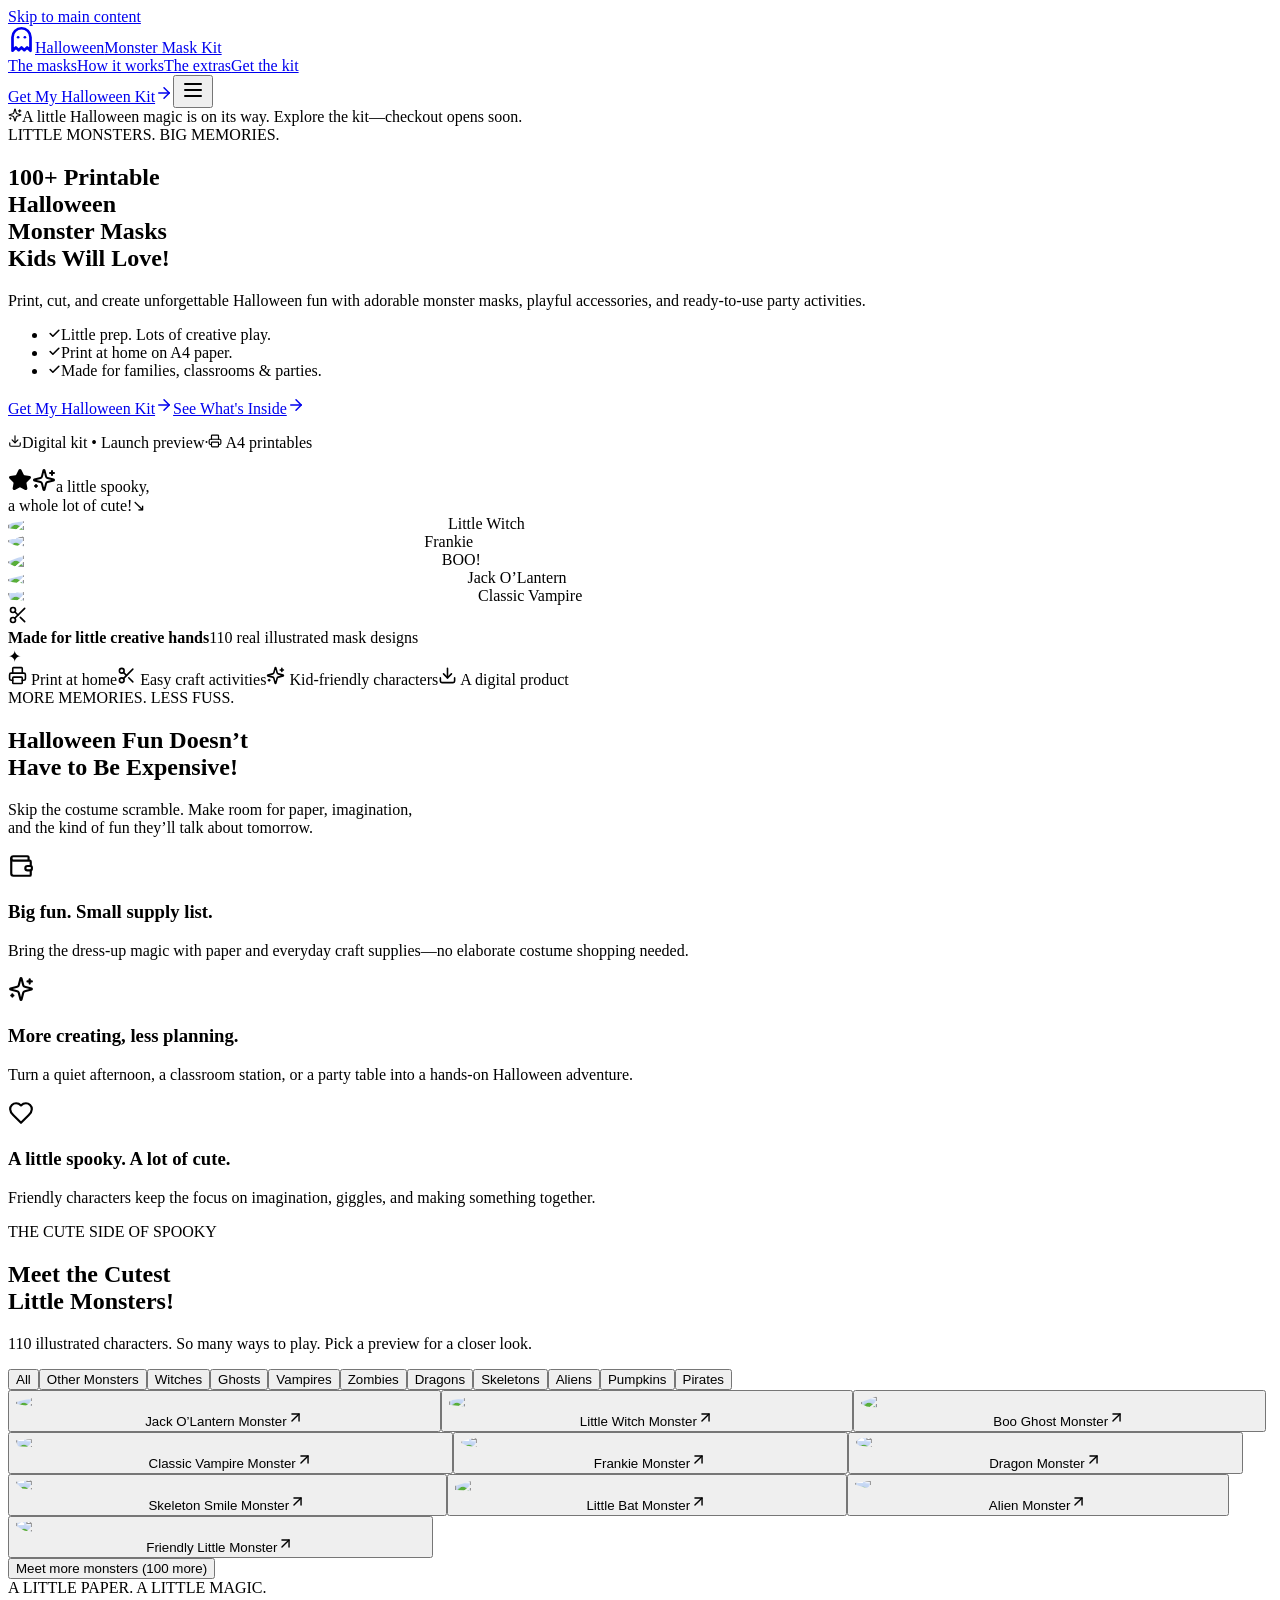
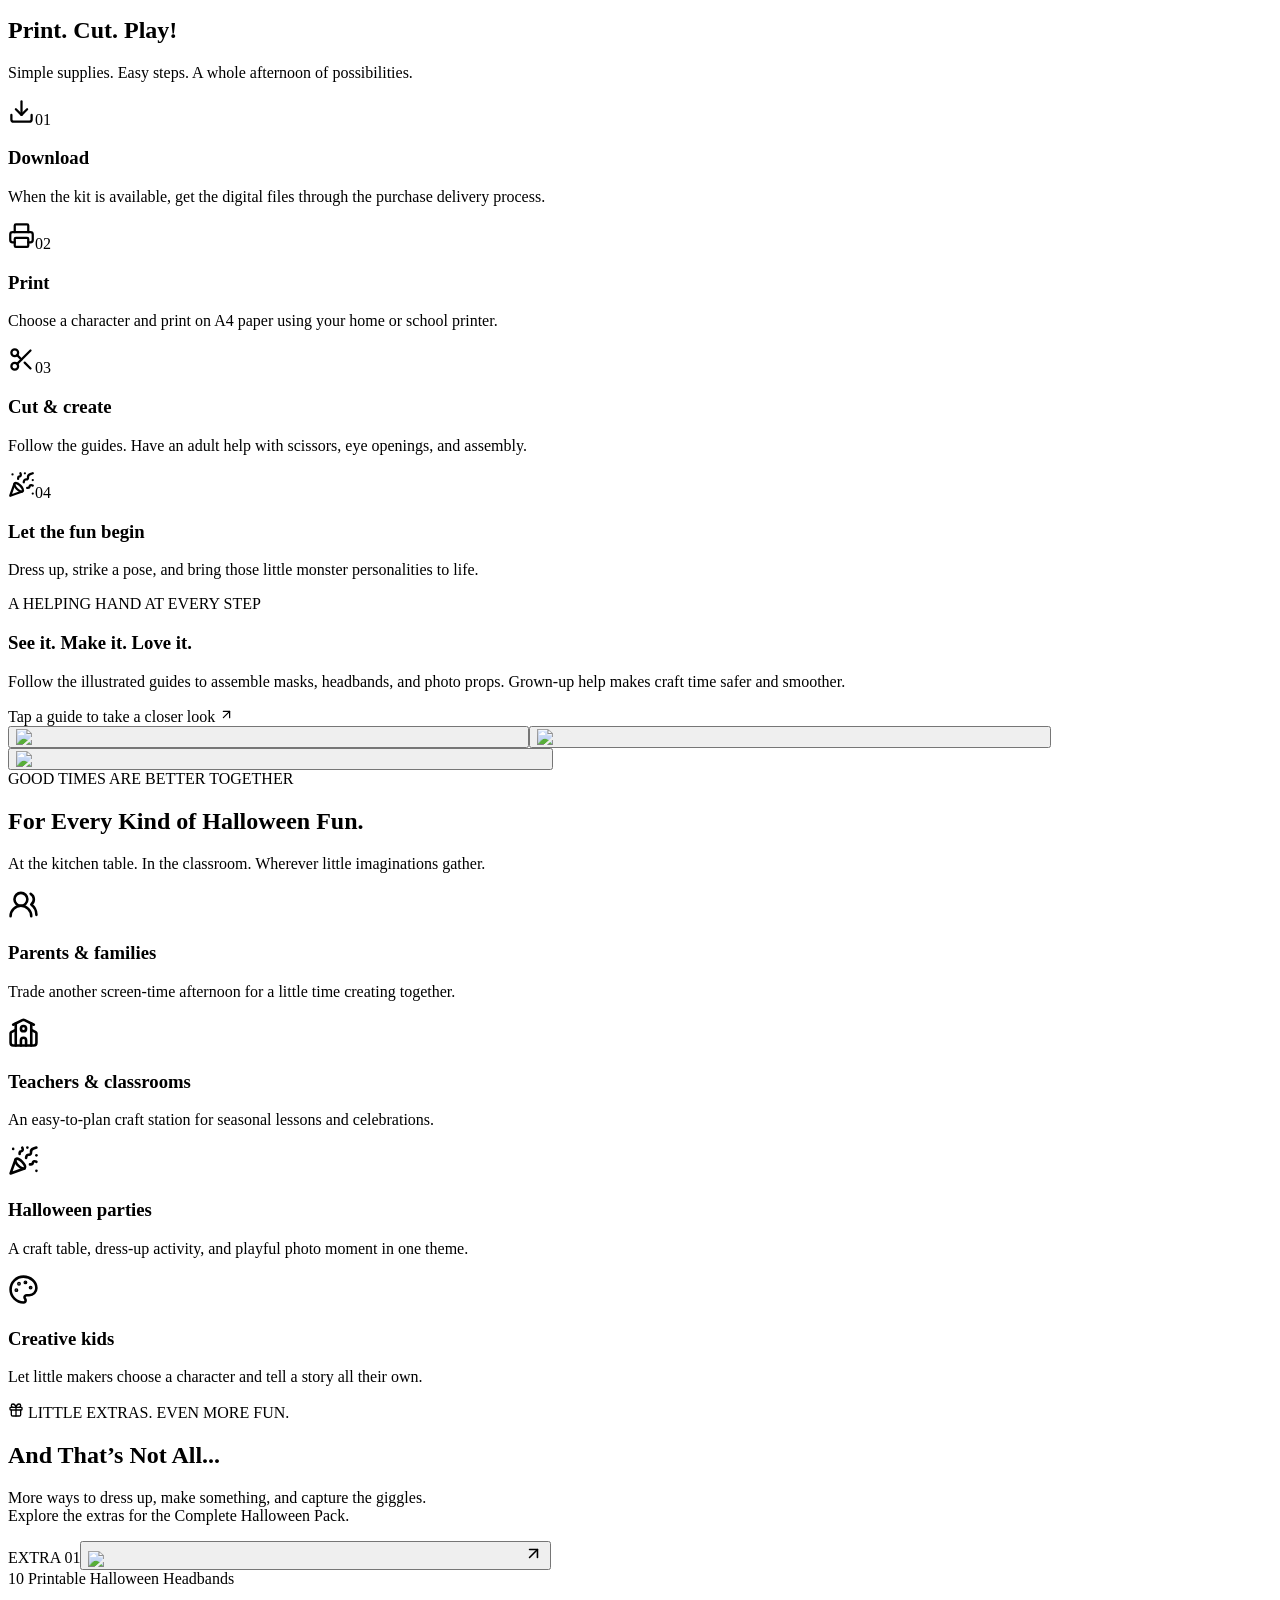
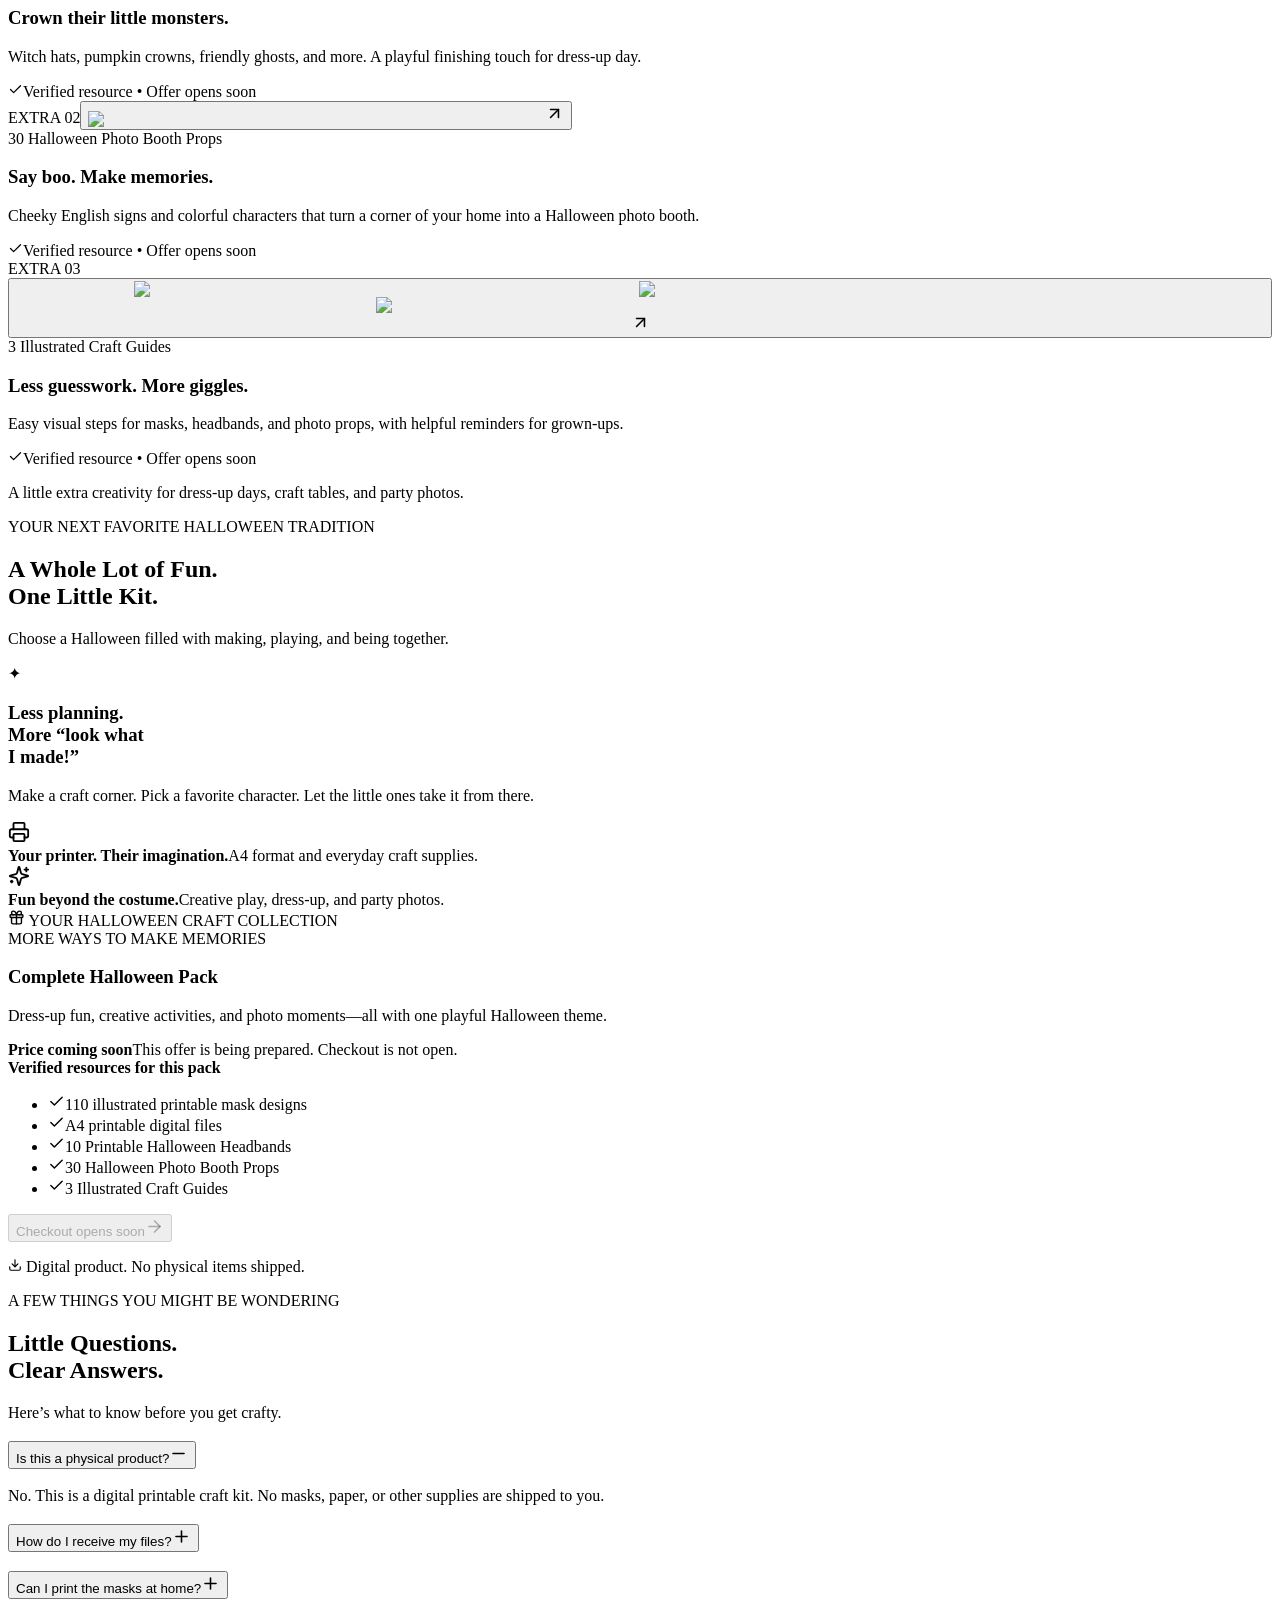
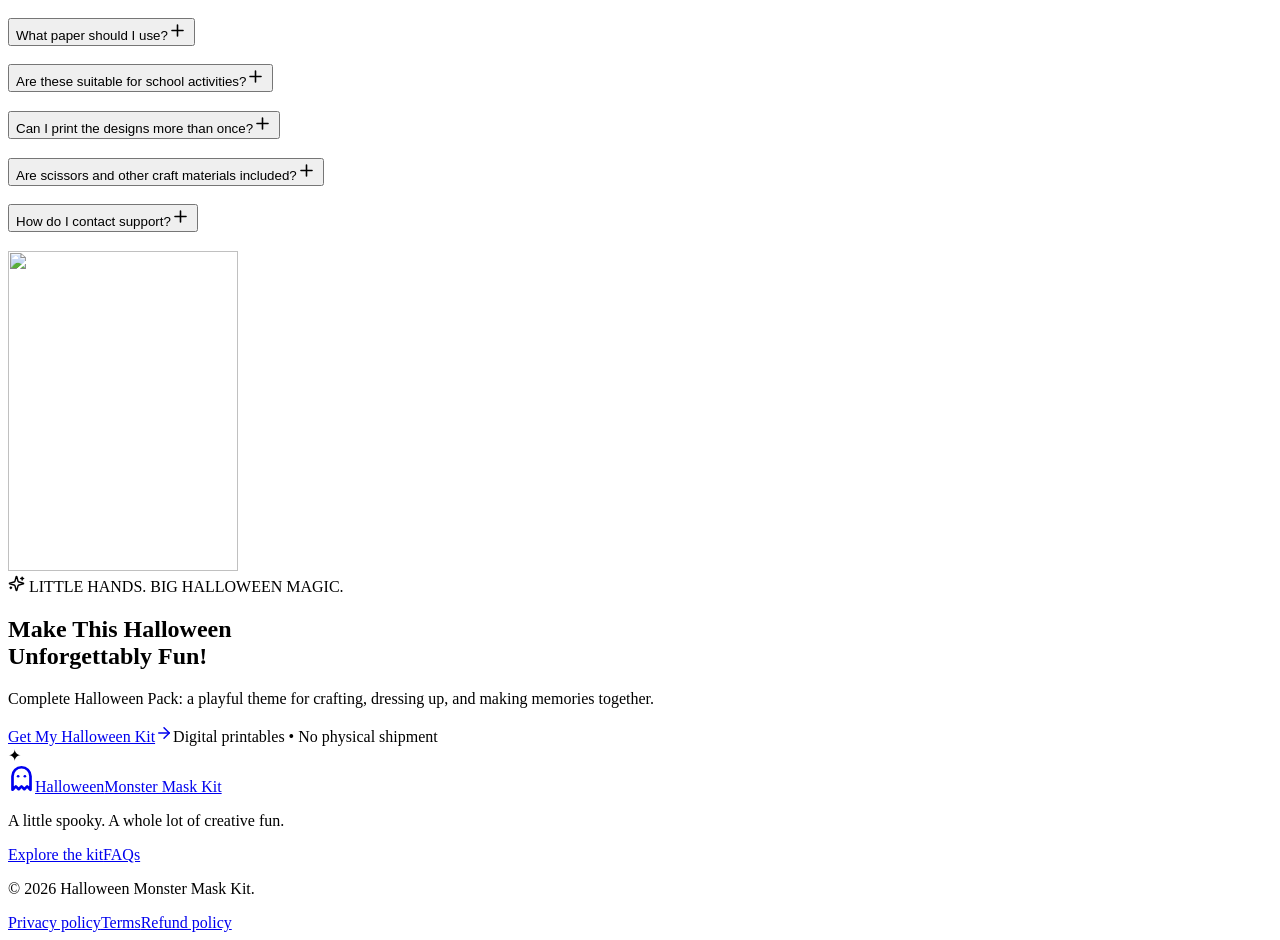
==== index.html @ 23552fee "Add files via upload" ====
<!doctype html>
<html lang="en">
  <head>
    <meta charset="utf-8" />
    <meta name="viewport" content="width=device-width, initial-scale=1" />
    <meta name="theme-color" content="#FFF9F1" />
    <title>Halloween Monster Mask Kit | Printable Halloween Fun</title>
    <meta
      name="description"
      content="Print, cut, and create unforgettable Halloween fun with adorable monster masks, playful accessories, and ready-to-use party activities."
    />
    <meta name="robots" content="noindex, nofollow">
    <meta property="og:title" content="Halloween Monster Mask Kit" />
    <meta
      property="og:description"
      content="Print, cut, and create unforgettable Halloween fun with adorable monster masks, playful accessories, and ready-to-use party activities."
    />
    <meta property="og:locale" content="en_US" />
    <meta property="og:image" content="./og-image.png" />
    <meta property="og:image:width" content="1200" />
    <meta property="og:image:height" content="630" />
    <meta
      property="og:image:alt"
      content="Halloween Monster Mask Kit with real printable pumpkin and ghost masks"
    />
    <meta property="og:type" content="website" />
    <meta name="twitter:card" content="summary_large_image" />
    <meta name="twitter:title" content="Halloween Monster Mask Kit" />
    <meta
      name="twitter:description"
      content="Print, cut, and create unforgettable Halloween fun with adorable monster masks, playful accessories, and ready-to-use party activities."
    />
    <meta name="twitter:image" content="./og-image.png" />
    <link rel="icon" href="./icon.svg" />
    <link rel="stylesheet" href="./assets/styles.css" />
    <link rel="stylesheet" href="./assets/motion.css" />
    <link
      rel="preload"
      as="image"
      href="./assets/halloween/masks/mask-014.webp"
    />
    <link
      rel="preload"
      as="image"
      href="./assets/halloween/masks/mask-041.webp"
    />
    <link
      rel="preload"
      as="image"
      href="./assets/halloween/masks/mask-017.webp"
    />
    <script src="./config.js" defer=""></script>
    <script src="./assets/manifest.js" defer=""></script>
    <script src="./assets/offers.js" defer=""></script>
    <script src="./assets/site.js" defer=""></script>
    <script src="./assets/motion.js" defer=""></script>
  </head>
  <body data-page="home">
    <a class="skip-link" href="#main">Skip to main content</a>
    <header class="navbar">
      <div class="container nav-inner">
        <a
          class="brand"
          aria-label="Halloween Monster Mask Kit home"
          href="./index.html"
          ><span class="brand-icon"
            ><svg
              xmlns="http://www.w3.org/2000/svg"
              width="27"
              height="27"
              viewBox="0 0 24 24"
              fill="none"
              stroke="currentColor"
              stroke-width="2.4"
              stroke-linecap="round"
              stroke-linejoin="round"
              class="lucide lucide-ghost"
            >
              <path d="M9 10h.01"></path>
              <path d="M15 10h.01"></path>
              <path
                d="M12 2a8 8 0 0 0-8 8v12l3-3 2.5 2.5L12 19l2.5 2.5L17 19l3 3V10a8 8 0 0 0-8-8z"
              ></path></svg></span
          ><span
            >Halloween<span class="brand-sub">Monster Mask Kit</span></span
          ></a
        >
        <nav class="desktop-nav" aria-label="Main navigation">
          <a href="./index.html#masks">The masks</a
          ><a href="./index.html#how-it-works">How it works</a
          ><a href="./index.html#bonuses">The extras</a
          ><a href="./index.html#pricing">Get the kit</a>
        </nav>
        <a
          class="button button-primary nav-cta"
          href="./index.html#pricing"
          data-cta="navbar"
          >Get My Halloween Kit<svg
            xmlns="http://www.w3.org/2000/svg"
            width="18"
            height="18"
            viewBox="0 0 24 24"
            fill="none"
            stroke="currentColor"
            stroke-width="2"
            stroke-linecap="round"
            stroke-linejoin="round"
            class="lucide lucide-arrow-right"
            aria-hidden="true"
          >
            <path d="M5 12h14"></path>
            <path d="m12 5 7 7-7 7"></path></svg></a
        ><button
          class="menu-toggle"
          aria-label="Open navigation"
          aria-expanded="false"
          aria-controls="mobile-nav"
        >
          <svg
            xmlns="http://www.w3.org/2000/svg"
            width="24"
            height="24"
            viewBox="0 0 24 24"
            fill="none"
            stroke="currentColor"
            stroke-width="2"
            stroke-linecap="round"
            stroke-linejoin="round"
            class="lucide lucide-menu"
          >
            <line x1="4" x2="20" y1="12" y2="12"></line>
            <line x1="4" x2="20" y1="6" y2="6"></line>
            <line x1="4" x2="20" y1="18" y2="18"></line>
          </svg>
        </button>
      </div>
    </header>
    <main id="main">
      <div class="preview-strip">
        <svg
          xmlns="http://www.w3.org/2000/svg"
          width="14"
          height="14"
          viewBox="0 0 24 24"
          fill="none"
          stroke="currentColor"
          stroke-width="2"
          stroke-linecap="round"
          stroke-linejoin="round"
          class="lucide lucide-sparkles"
          aria-hidden="true"
        >
          <path
            d="M9.937 15.5A2 2 0 0 0 8.5 14.063l-6.135-1.582a.5.5 0 0 1 0-.962L8.5 9.936A2 2 0 0 0 9.937 8.5l1.582-6.135a.5.5 0 0 1 .963 0L14.063 8.5A2 2 0 0 0 15.5 9.937l6.135 1.581a.5.5 0 0 1 0 .964L15.5 14.063a2 2 0 0 0-1.437 1.437l-1.582 6.135a.5.5 0 0 1-.963 0z"
          ></path>
          <path d="M20 3v4"></path>
          <path d="M22 5h-4"></path>
          <path d="M4 17v2"></path>
          <path d="M5 18H3"></path></svg
        ><span
          >A little Halloween magic is on its way. Explore the kit—checkout
          opens soon.</span
        >
      </div>
      <section class="hero" id="hero" aria-labelledby="hero-title">
        <div class="container hero-grid">
          <div class="hero-copy">
            <span class="eyebrow pill"
              ><span class="dot"></span> LITTLE MONSTERS. BIG MEMORIES.</span
            >
            <h1 id="hero-title">
              <span>100+ Printable</span><br /><span>Halloween</span><br /><span
                class="orange-text"
                >Monster Masks</span
              ><br /><span>Kids Will Love!</span>
            </h1>
            <p class="hero-description">
              Print, cut, and create unforgettable Halloween fun with adorable
              monster masks, playful accessories, and ready-to-use party
              activities.
            </p>
            <ul class="hero-benefits">
              <li>
                <span class="check-circle"
                  ><svg
                    xmlns="http://www.w3.org/2000/svg"
                    width="13"
                    height="13"
                    viewBox="0 0 24 24"
                    fill="none"
                    stroke="currentColor"
                    stroke-width="3"
                    stroke-linecap="round"
                    stroke-linejoin="round"
                    class="lucide lucide-check"
                  >
                    <path d="M20 6 9 17l-5-5"></path></svg></span
                >Little prep. Lots of creative play.
              </li>
              <li>
                <span class="check-circle"
                  ><svg
                    xmlns="http://www.w3.org/2000/svg"
                    width="13"
                    height="13"
                    viewBox="0 0 24 24"
                    fill="none"
                    stroke="currentColor"
                    stroke-width="3"
                    stroke-linecap="round"
                    stroke-linejoin="round"
                    class="lucide lucide-check"
                  >
                    <path d="M20 6 9 17l-5-5"></path></svg></span
                >Print at home on A4 paper.
              </li>
              <li>
                <span class="check-circle"
                  ><svg
                    xmlns="http://www.w3.org/2000/svg"
                    width="13"
                    height="13"
                    viewBox="0 0 24 24"
                    fill="none"
                    stroke="currentColor"
                    stroke-width="3"
                    stroke-linecap="round"
                    stroke-linejoin="round"
                    class="lucide lucide-check"
                  >
                    <path d="M20 6 9 17l-5-5"></path></svg></span
                >Made for families, classrooms &amp; parties.
              </li>
            </ul>
            <div class="hero-actions">
              <a
                class="button button-primary"
                href="./index.html#pricing"
                data-cta="hero"
                >Get My Halloween Kit<svg
                  xmlns="http://www.w3.org/2000/svg"
                  width="18"
                  height="18"
                  viewBox="0 0 24 24"
                  fill="none"
                  stroke="currentColor"
                  stroke-width="2"
                  stroke-linecap="round"
                  stroke-linejoin="round"
                  class="lucide lucide-arrow-right"
                  aria-hidden="true"
                >
                  <path d="M5 12h14"></path>
                  <path d="m12 5 7 7-7 7"></path></svg></a
              ><a class="button button-secondary" href="#masks" data-cta="hero"
                >See What's Inside<svg
                  xmlns="http://www.w3.org/2000/svg"
                  width="18"
                  height="18"
                  viewBox="0 0 24 24"
                  fill="none"
                  stroke="currentColor"
                  stroke-width="2"
                  stroke-linecap="round"
                  stroke-linejoin="round"
                  class="lucide lucide-arrow-right"
                  aria-hidden="true"
                >
                  <path d="M5 12h14"></path>
                  <path d="m12 5 7 7-7 7"></path></svg
              ></a>
            </div>
            <p class="hero-micro">
              <svg
                xmlns="http://www.w3.org/2000/svg"
                width="14"
                height="14"
                viewBox="0 0 24 24"
                fill="none"
                stroke="currentColor"
                stroke-width="2"
                stroke-linecap="round"
                stroke-linejoin="round"
                class="lucide lucide-download"
                aria-hidden="true"
              >
                <path d="M21 15v4a2 2 0 0 1-2 2H5a2 2 0 0 1-2-2v-4"></path>
                <polyline points="7 10 12 15 17 10"></polyline>
                <line x1="12" x2="12" y1="15" y2="3"></line></svg
              >Digital kit • Launch preview<span aria-hidden="true">·</span
              ><svg
                xmlns="http://www.w3.org/2000/svg"
                width="14"
                height="14"
                viewBox="0 0 24 24"
                fill="none"
                stroke="currentColor"
                stroke-width="2"
                stroke-linecap="round"
                stroke-linejoin="round"
                class="lucide lucide-printer"
                aria-hidden="true"
              >
                <path
                  d="M6 18H4a2 2 0 0 1-2-2v-5a2 2 0 0 1 2-2h16a2 2 0 0 1 2 2v5a2 2 0 0 1-2 2h-2"
                ></path>
                <path d="M6 9V3a1 1 0 0 1 1-1h10a1 1 0 0 1 1 1v6"></path>
                <rect x="6" y="14" width="12" height="8" rx="1"></rect>
              </svg>
              A4 printables
            </p>
          </div>
          <div class="hero-art mask-hero">
            <div class="art-disc"></div>
            <svg
              xmlns="http://www.w3.org/2000/svg"
              width="24"
              height="24"
              viewBox="0 0 24 24"
              fill="currentColor"
              stroke="currentColor"
              stroke-width="2"
              stroke-linecap="round"
              stroke-linejoin="round"
              class="lucide lucide-star art-star star-one"
              aria-hidden="true"
            >
              <path
                d="M11.525 2.295a.53.53 0 0 1 .95 0l2.31 4.679a2.123 2.123 0 0 0 1.595 1.16l5.166.756a.53.53 0 0 1 .294.904l-3.736 3.638a2.123 2.123 0 0 0-.611 1.878l.882 5.14a.53.53 0 0 1-.771.56l-4.618-2.428a2.122 2.122 0 0 0-1.973 0L6.396 21.01a.53.53 0 0 1-.77-.56l.881-5.139a2.122 2.122 0 0 0-.611-1.879L2.16 9.795a.53.53 0 0 1 .294-.906l5.165-.755a2.122 2.122 0 0 0 1.597-1.16z"
              ></path></svg
            ><svg
              xmlns="http://www.w3.org/2000/svg"
              width="24"
              height="24"
              viewBox="0 0 24 24"
              fill="none"
              stroke="currentColor"
              stroke-width="2"
              stroke-linecap="round"
              stroke-linejoin="round"
              class="lucide lucide-sparkles art-star star-two"
              aria-hidden="true"
            >
              <path
                d="M9.937 15.5A2 2 0 0 0 8.5 14.063l-6.135-1.582a.5.5 0 0 1 0-.962L8.5 9.936A2 2 0 0 0 9.937 8.5l1.582-6.135a.5.5 0 0 1 .963 0L14.063 8.5A2 2 0 0 0 15.5 9.937l6.135 1.581a.5.5 0 0 1 0 .964L15.5 14.063a2 2 0 0 0-1.437 1.437l-1.582 6.135a.5.5 0 0 1-.963 0z"
              ></path>
              <path d="M20 3v4"></path>
              <path d="M22 5h-4"></path>
              <path d="M4 17v2"></path>
              <path d="M5 18H3"></path></svg
            ><span class="hand-note"
              >a little spooky,<br />a whole lot of cute!<span
                aria-hidden="true"
                >↘</span
              ></span
            >
            <div class="prop-collage">
              <div class="prop-paper prop-paper-0">
                <img
                  alt="Actual printable little witch monster mask with eye-cutting guides"
                  width="250"
                  height="350"
                  decoding="async"
                  style="
                    color: transparent;
                    clip-path: polygon(
                      0% 56.38%,
                      1% 46.04%,
                      7.5% 19.93%,
                      8% 18.45%,
                      8.5% 17.47%,
                      9.5% 16.48%,
                      22.5% 4.17%,
                      24% 3.19%,
                      28% 1.22%,
                      29.5% 0.72%,
                      32% 0.23%,
                      43% 0.23%,
                      45.5% 0.72%,
                      47.5% 1.22%,
                      50.5% 2.2%,
                      56.5% 5.16%,
                      59.5% 7.13%,
                      81.5% 21.9%,
                      98% 40.62%,
                      99% 42.59%,
                      99.5% 55.39%,
                      99.5% 74.6%,
                      99% 76.08%,
                      95.5% 85.93%,
                      95% 86.92%,
                      93.5% 88.39%,
                      87% 93.81%,
                      85% 94.8%,
                      75% 99.23%,
                      24.5% 99.23%,
                      23% 98.74%,
                      14.5% 94.8%,
                      12.5% 93.81%,
                      5% 87.9%,
                      3.5% 84.95%,
                      0.5% 76.57%,
                      0% 75.1%,
                      0% 61.3%
                    );
                  "
                  src="./assets/halloween/masks/mask-014.webp"
                /><span>Little Witch</span>
              </div>
              <div class="prop-paper prop-paper-1">
                <img
                  alt="Actual printable frankie monster mask with eye-cutting guides"
                  width="250"
                  height="350"
                  decoding="async"
                  style="
                    color: transparent;
                    clip-path: polygon(
                      0% 41.45%,
                      1.5% 31.02%,
                      3.5% 21.06%,
                      4% 20.12%,
                      5% 18.69%,
                      7.5% 16.32%,
                      18.5% 7.32%,
                      34% 1.15%,
                      35.5% 0.68%,
                      38% 0.21%,
                      47.5% 0.21%,
                      65% 2.58%,
                      75% 5.42%,
                      89.5% 13.01%,
                      92.5% 15.85%,
                      93% 16.8%,
                      96% 24.38%,
                      97% 27.23%,
                      99.5% 40.97%,
                      99.5% 50.46%,
                      98% 66.57%,
                      97.5% 68.47%,
                      96.5% 71.31%,
                      95.5% 73.21%,
                      94.5% 74.63%,
                      84% 85.06%,
                      80% 88.86%,
                      78.5% 89.8%,
                      67.5% 95.49%,
                      62.5% 97.86%,
                      61% 98.34%,
                      59% 98.81%,
                      56.5% 99.28%,
                      42% 99.28%,
                      38% 98.34%,
                      36.5% 97.86%,
                      32.5% 95.97%,
                      20.5% 89.8%,
                      18.5% 88.38%,
                      15.5% 85.54%,
                      4% 74.16%,
                      2.5% 71.31%,
                      2% 69.89%,
                      1.5% 68%,
                      0% 50.93%
                    );
                  "
                  src="./assets/halloween/masks/mask-041.webp"
                /><span>Frankie</span>
              </div>
              <div class="prop-paper prop-paper-2">
                <img
                  alt="Actual printable boo ghost monster mask with eye-cutting guides"
                  width="250"
                  height="350"
                  decoding="async"
                  style="
                    color: transparent;
                    clip-path: polygon(
                      0% 59.18%,
                      4% 23.52%,
                      4.5% 22.04%,
                      5.5% 20.55%,
                      6% 20.05%,
                      7.5% 19.06%,
                      29.5% 6.68%,
                      32.5% 5.19%,
                      41.5% 1.73%,
                      44.5% 0.74%,
                      46.5% 0.24%,
                      56.5% 0.24%,
                      76% 3.21%,
                      78% 3.71%,
                      79.5% 4.2%,
                      81% 5.19%,
                      84.5% 8.66%,
                      85.5% 10.64%,
                      91.5% 23.52%,
                      92.5% 26.49%,
                      99.5% 59.18%,
                      99.5% 68.59%,
                      98% 86.92%,
                      97.5% 88.41%,
                      96.5% 89.89%,
                      95.5% 90.88%,
                      94.5% 91.38%,
                      62% 99.3%,
                      51.5% 99.3%,
                      26% 96.83%,
                      24% 96.33%,
                      5% 91.38%,
                      2.5% 88.9%,
                      2% 87.91%,
                      1.5% 85.93%,
                      0% 68.1%
                    );
                  "
                  src="./assets/halloween/masks/mask-017.webp"
                /><span>BOO!</span>
              </div>
              <div class="prop-paper prop-paper-3">
                <img
                  alt="Actual printable jack o’lantern monster mask with eye-cutting guides"
                  loading="lazy"
                  width="250"
                  height="350"
                  decoding="async"
                  style="
                    color: transparent;
                    clip-path: polygon(
                      0% 58.22%,
                      0.5% 54.22%,
                      4.5% 29.22%,
                      5% 27.22%,
                      6.5% 24.22%,
                      13.5% 12.22%,
                      14% 11.72%,
                      15.5% 11.22%,
                      50.5% 0.72%,
                      52.5% 0.22%,
                      59.5% 0.22%,
                      61.5% 0.72%,
                      65.5% 2.72%,
                      91.5% 18.72%,
                      93.5% 20.72%,
                      96% 28.22%,
                      99.5% 58.22%,
                      99.5% 68.22%,
                      99% 72.22%,
                      98% 76.22%,
                      97.5% 77.72%,
                      95.5% 81.72%,
                      94.5% 83.22%,
                      91% 86.72%,
                      86% 90.72%,
                      84% 92.22%,
                      79% 94.72%,
                      77.5% 95.22%,
                      55% 99.22%,
                      44% 99.22%,
                      24.5% 95.72%,
                      22% 95.22%,
                      20.5% 94.72%,
                      15.5% 92.22%,
                      13.5% 90.72%,
                      8.5% 86.72%,
                      4.5% 82.72%,
                      2% 77.72%,
                      1.5% 76.22%,
                      0.5% 72.22%,
                      0% 68.22%
                    );
                  "
                  src="./assets/halloween/masks/mask-020.webp"
                /><span>Jack O’Lantern</span>
              </div>
              <div class="prop-paper prop-paper-4">
                <img
                  alt="Actual printable classic vampire monster mask with eye-cutting guides"
                  loading="lazy"
                  width="250"
                  height="350"
                  decoding="async"
                  style="
                    color: transparent;
                    clip-path: polygon(
                      0% 33.75%,
                      14% 11.58%,
                      16% 9.52%,
                      26% 3.84%,
                      45.5% 0.23%,
                      57.5% 0.23%,
                      59.5% 0.75%,
                      79% 6.42%,
                      79.5% 6.94%,
                      89.5% 19.31%,
                      99.5% 33.75%,
                      99.5% 41.49%,
                      99% 72.42%,
                      84% 93.05%,
                      83.5% 93.57%,
                      53.5% 99.24%,
                      46% 99.24%,
                      16% 93.57%,
                      15% 92.53%,
                      0.5% 72.42%,
                      0% 41.49%
                    );
                  "
                  src="./assets/halloween/masks/mask-011.webp"
                /><span>Classic Vampire</span>
              </div>
            </div>
            <div class="art-label">
              <svg
                xmlns="http://www.w3.org/2000/svg"
                width="20"
                height="20"
                viewBox="0 0 24 24"
                fill="none"
                stroke="currentColor"
                stroke-width="2"
                stroke-linecap="round"
                stroke-linejoin="round"
                class="lucide lucide-scissors"
              >
                <circle cx="6" cy="6" r="3"></circle>
                <path d="M8.12 8.12 12 12"></path>
                <path d="M20 4 8.12 15.88"></path>
                <circle cx="6" cy="18" r="3"></circle>
                <path d="M14.8 14.8 20 20"></path>
              </svg>
              <div>
                <strong>Made for little creative hands</strong
                ><span>110 real illustrated mask designs</span>
              </div>
            </div>
            <span class="art-scribble" aria-hidden="true">✦</span>
          </div>
        </div>
      </section>
      <div class="feature-ribbon">
        <div class="container">
          <span
            ><svg
              xmlns="http://www.w3.org/2000/svg"
              width="19"
              height="19"
              viewBox="0 0 24 24"
              fill="none"
              stroke="currentColor"
              stroke-width="2"
              stroke-linecap="round"
              stroke-linejoin="round"
              class="lucide lucide-printer"
            >
              <path
                d="M6 18H4a2 2 0 0 1-2-2v-5a2 2 0 0 1 2-2h16a2 2 0 0 1 2 2v5a2 2 0 0 1-2 2h-2"
              ></path>
              <path d="M6 9V3a1 1 0 0 1 1-1h10a1 1 0 0 1 1 1v6"></path>
              <rect x="6" y="14" width="12" height="8" rx="1"></rect>
            </svg>
            Print at home</span
          ><span
            ><svg
              xmlns="http://www.w3.org/2000/svg"
              width="19"
              height="19"
              viewBox="0 0 24 24"
              fill="none"
              stroke="currentColor"
              stroke-width="2"
              stroke-linecap="round"
              stroke-linejoin="round"
              class="lucide lucide-scissors"
            >
              <circle cx="6" cy="6" r="3"></circle>
              <path d="M8.12 8.12 12 12"></path>
              <path d="M20 4 8.12 15.88"></path>
              <circle cx="6" cy="18" r="3"></circle>
              <path d="M14.8 14.8 20 20"></path>
            </svg>
            Easy craft activities</span
          ><span
            ><svg
              xmlns="http://www.w3.org/2000/svg"
              width="19"
              height="19"
              viewBox="0 0 24 24"
              fill="none"
              stroke="currentColor"
              stroke-width="2"
              stroke-linecap="round"
              stroke-linejoin="round"
              class="lucide lucide-sparkles"
            >
              <path
                d="M9.937 15.5A2 2 0 0 0 8.5 14.063l-6.135-1.582a.5.5 0 0 1 0-.962L8.5 9.936A2 2 0 0 0 9.937 8.5l1.582-6.135a.5.5 0 0 1 .963 0L14.063 8.5A2 2 0 0 0 15.5 9.937l6.135 1.581a.5.5 0 0 1 0 .964L15.5 14.063a2 2 0 0 0-1.437 1.437l-1.582 6.135a.5.5 0 0 1-.963 0z"
              ></path>
              <path d="M20 3v4"></path>
              <path d="M22 5h-4"></path>
              <path d="M4 17v2"></path>
              <path d="M5 18H3"></path>
            </svg>
            Kid-friendly characters</span
          ><span
            ><svg
              xmlns="http://www.w3.org/2000/svg"
              width="19"
              height="19"
              viewBox="0 0 24 24"
              fill="none"
              stroke="currentColor"
              stroke-width="2"
              stroke-linecap="round"
              stroke-linejoin="round"
              class="lucide lucide-download"
            >
              <path d="M21 15v4a2 2 0 0 1-2 2H5a2 2 0 0 1-2-2v-4"></path>
              <polyline points="7 10 12 15 17 10"></polyline>
              <line x1="12" x2="12" y1="15" y2="3"></line>
            </svg>
            A digital product</span
          >
        </div>
      </div>
      <section class="section" aria-labelledby="benefit-title">
        <div class="container">
          <div class="section-heading">
            <span class="eyebrow">MORE MEMORIES. LESS FUSS.</span>
            <h2 id="benefit-title">
              Halloween Fun Doesn’t<br class="desktop-break" />
              Have to Be Expensive!
            </h2>
            <p>
              Skip the costume scramble. Make room for paper, imagination,<br
                class="desktop-break"
              />
              and the kind of fun they’ll talk about tomorrow.
            </p>
          </div>
          <div class="benefit-grid">
            <article class="benefit-card tone-0">
              <span class="icon-tile"
                ><svg
                  xmlns="http://www.w3.org/2000/svg"
                  width="26"
                  height="26"
                  viewBox="0 0 24 24"
                  fill="none"
                  stroke="currentColor"
                  stroke-width="2"
                  stroke-linecap="round"
                  stroke-linejoin="round"
                  class="lucide lucide-wallet"
                >
                  <path
                    d="M19 7V4a1 1 0 0 0-1-1H5a2 2 0 0 0 0 4h15a1 1 0 0 1 1 1v4h-3a2 2 0 0 0 0 4h3a1 1 0 0 0 1-1v-2a1 1 0 0 0-1-1"
                  ></path>
                  <path
                    d="M3 5v14a2 2 0 0 0 2 2h15a1 1 0 0 0 1-1v-4"
                  ></path></svg
              ></span>
              <h3>Big fun. Small supply list.</h3>
              <p>
                Bring the dress-up magic with paper and everyday craft
                supplies—no elaborate costume shopping needed.
              </p>
            </article>
            <article class="benefit-card tone-1">
              <span class="icon-tile"
                ><svg
                  xmlns="http://www.w3.org/2000/svg"
                  width="26"
                  height="26"
                  viewBox="0 0 24 24"
                  fill="none"
                  stroke="currentColor"
                  stroke-width="2"
                  stroke-linecap="round"
                  stroke-linejoin="round"
                  class="lucide lucide-sparkles"
                >
                  <path
                    d="M9.937 15.5A2 2 0 0 0 8.5 14.063l-6.135-1.582a.5.5 0 0 1 0-.962L8.5 9.936A2 2 0 0 0 9.937 8.5l1.582-6.135a.5.5 0 0 1 .963 0L14.063 8.5A2 2 0 0 0 15.5 9.937l6.135 1.581a.5.5 0 0 1 0 .964L15.5 14.063a2 2 0 0 0-1.437 1.437l-1.582 6.135a.5.5 0 0 1-.963 0z"
                  ></path>
                  <path d="M20 3v4"></path>
                  <path d="M22 5h-4"></path>
                  <path d="M4 17v2"></path>
                  <path d="M5 18H3"></path></svg
              ></span>
              <h3>More creating, less planning.</h3>
              <p>
                Turn a quiet afternoon, a classroom station, or a party table
                into a hands-on Halloween adventure.
              </p>
            </article>
            <article class="benefit-card tone-2">
              <span class="icon-tile"
                ><svg
                  xmlns="http://www.w3.org/2000/svg"
                  width="26"
                  height="26"
                  viewBox="0 0 24 24"
                  fill="none"
                  stroke="currentColor"
                  stroke-width="2"
                  stroke-linecap="round"
                  stroke-linejoin="round"
                  class="lucide lucide-heart"
                >
                  <path
                    d="M19 14c1.49-1.46 3-3.21 3-5.5A5.5 5.5 0 0 0 16.5 3c-1.76 0-3 .5-4.5 2-1.5-1.5-2.74-2-4.5-2A5.5 5.5 0 0 0 2 8.5c0 2.3 1.5 4.05 3 5.5l7 7Z"
                  ></path></svg
              ></span>
              <h3>A little spooky. A lot of cute.</h3>
              <p>
                Friendly characters keep the focus on imagination, giggles, and
                making something together.
              </p>
            </article>
          </div>
        </div>
      </section>
      <section
        class="section gallery-section"
        id="masks"
        aria-labelledby="gallery-title"
      >
        <div class="container">
          <div class="gallery-heading">
            <div>
              <span class="eyebrow">THE CUTE SIDE OF SPOOKY</span>
              <h2 id="gallery-title">
                Meet the Cutest<br />
                Little Monsters!
              </h2>
            </div>
            <p>
              110 illustrated characters. So many ways to play. Pick a preview
              for a closer look.
            </p>
          </div>
          <div class="filters" aria-label="Filter masks">
            <button aria-pressed="true">All</button
            ><button aria-pressed="false">Other Monsters</button
            ><button aria-pressed="false">Witches</button
            ><button aria-pressed="false">Ghosts</button
            ><button aria-pressed="false">Vampires</button
            ><button aria-pressed="false">Zombies</button
            ><button aria-pressed="false">Dragons</button
            ><button aria-pressed="false">Skeletons</button
            ><button aria-pressed="false">Aliens</button
            ><button aria-pressed="false">Pumpkins</button
            ><button aria-pressed="false">Pirates</button>
          </div>
          <div class="gallery-grid">
            <button
              class="gallery-card gallery-tone-0"
              aria-label="Enlarge Jack O’Lantern Monster"
            >
              <div class="gallery-image">
                <img
                  alt="Actual printable jack o’lantern monster mask with eye-cutting guides"
                  loading="lazy"
                  width="320"
                  height="440"
                  decoding="async"
                  style="
                    color: transparent;
                    clip-path: polygon(
                      0% 58.22%,
                      0.5% 54.22%,
                      4.5% 29.22%,
                      5% 27.22%,
                      6.5% 24.22%,
                      13.5% 12.22%,
                      14% 11.72%,
                      15.5% 11.22%,
                      50.5% 0.72%,
                      52.5% 0.22%,
                      59.5% 0.22%,
                      61.5% 0.72%,
                      65.5% 2.72%,
                      91.5% 18.72%,
                      93.5% 20.72%,
                      96% 28.22%,
                      99.5% 58.22%,
                      99.5% 68.22%,
                      99% 72.22%,
                      98% 76.22%,
                      97.5% 77.72%,
                      95.5% 81.72%,
                      94.5% 83.22%,
                      91% 86.72%,
                      86% 90.72%,
                      84% 92.22%,
                      79% 94.72%,
                      77.5% 95.22%,
                      55% 99.22%,
                      44% 99.22%,
                      24.5% 95.72%,
                      22% 95.22%,
                      20.5% 94.72%,
                      15.5% 92.22%,
                      13.5% 90.72%,
                      8.5% 86.72%,
                      4.5% 82.72%,
                      2% 77.72%,
                      1.5% 76.22%,
                      0.5% 72.22%,
                      0% 68.22%
                    );
                  "
                  src="./assets/halloween/masks/mask-020.webp"
                />
              </div>
              <span class="gallery-card-label"
                >Jack O’Lantern Monster<svg
                  xmlns="http://www.w3.org/2000/svg"
                  width="17"
                  height="17"
                  viewBox="0 0 24 24"
                  fill="none"
                  stroke="currentColor"
                  stroke-width="2"
                  stroke-linecap="round"
                  stroke-linejoin="round"
                  class="lucide lucide-arrow-up-right"
                >
                  <path d="M7 7h10v10"></path>
                  <path d="M7 17 17 7"></path></svg
              ></span></button
            ><button
              class="gallery-card gallery-tone-1"
              aria-label="Enlarge Little Witch Monster"
            >
              <div class="gallery-image">
                <img
                  alt="Actual printable little witch monster mask with eye-cutting guides"
                  loading="lazy"
                  width="320"
                  height="440"
                  decoding="async"
                  style="
                    color: transparent;
                    clip-path: polygon(
                      0% 56.38%,
                      1% 46.04%,
                      7.5% 19.93%,
                      8% 18.45%,
                      8.5% 17.47%,
                      9.5% 16.48%,
                      22.5% 4.17%,
                      24% 3.19%,
                      28% 1.22%,
                      29.5% 0.72%,
                      32% 0.23%,
                      43% 0.23%,
                      45.5% 0.72%,
                      47.5% 1.22%,
                      50.5% 2.2%,
                      56.5% 5.16%,
                      59.5% 7.13%,
                      81.5% 21.9%,
                      98% 40.62%,
                      99% 42.59%,
                      99.5% 55.39%,
                      99.5% 74.6%,
                      99% 76.08%,
                      95.5% 85.93%,
                      95% 86.92%,
                      93.5% 88.39%,
                      87% 93.81%,
                      85% 94.8%,
                      75% 99.23%,
                      24.5% 99.23%,
                      23% 98.74%,
                      14.5% 94.8%,
                      12.5% 93.81%,
                      5% 87.9%,
                      3.5% 84.95%,
                      0.5% 76.57%,
                      0% 75.1%,
                      0% 61.3%
                    );
                  "
                  src="./assets/halloween/masks/mask-014.webp"
                />
              </div>
              <span class="gallery-card-label"
                >Little Witch Monster<svg
                  xmlns="http://www.w3.org/2000/svg"
                  width="17"
                  height="17"
                  viewBox="0 0 24 24"
                  fill="none"
                  stroke="currentColor"
                  stroke-width="2"
                  stroke-linecap="round"
                  stroke-linejoin="round"
                  class="lucide lucide-arrow-up-right"
                >
                  <path d="M7 7h10v10"></path>
                  <path d="M7 17 17 7"></path></svg
              ></span></button
            ><button
              class="gallery-card gallery-tone-2"
              aria-label="Enlarge Boo Ghost Monster"
            >
              <div class="gallery-image">
                <img
                  alt="Actual printable boo ghost monster mask with eye-cutting guides"
                  loading="lazy"
                  width="320"
                  height="440"
                  decoding="async"
                  style="
                    color: transparent;
                    clip-path: polygon(
                      0% 59.18%,
                      4% 23.52%,
                      4.5% 22.04%,
                      5.5% 20.55%,
                      6% 20.05%,
                      7.5% 19.06%,
                      29.5% 6.68%,
                      32.5% 5.19%,
                      41.5% 1.73%,
                      44.5% 0.74%,
                      46.5% 0.24%,
                      56.5% 0.24%,
                      76% 3.21%,
                      78% 3.71%,
                      79.5% 4.2%,
                      81% 5.19%,
                      84.5% 8.66%,
                      85.5% 10.64%,
                      91.5% 23.52%,
                      92.5% 26.49%,
                      99.5% 59.18%,
                      99.5% 68.59%,
                      98% 86.92%,
                      97.5% 88.41%,
                      96.5% 89.89%,
                      95.5% 90.88%,
                      94.5% 91.38%,
                      62% 99.3%,
                      51.5% 99.3%,
                      26% 96.83%,
                      24% 96.33%,
                      5% 91.38%,
                      2.5% 88.9%,
                      2% 87.91%,
                      1.5% 85.93%,
                      0% 68.1%
                    );
                  "
                  src="./assets/halloween/masks/mask-017.webp"
                />
              </div>
              <span class="gallery-card-label"
                >Boo Ghost Monster<svg
                  xmlns="http://www.w3.org/2000/svg"
                  width="17"
                  height="17"
                  viewBox="0 0 24 24"
                  fill="none"
                  stroke="currentColor"
                  stroke-width="2"
                  stroke-linecap="round"
                  stroke-linejoin="round"
                  class="lucide lucide-arrow-up-right"
                >
                  <path d="M7 7h10v10"></path>
                  <path d="M7 17 17 7"></path></svg
              ></span></button
            ><button
              class="gallery-card gallery-tone-3"
              aria-label="Enlarge Classic Vampire Monster"
            >
              <div class="gallery-image">
                <img
                  alt="Actual printable classic vampire monster mask with eye-cutting guides"
                  loading="lazy"
                  width="320"
                  height="440"
                  decoding="async"
                  style="
                    color: transparent;
                    clip-path: polygon(
                      0% 33.75%,
                      14% 11.58%,
                      16% 9.52%,
                      26% 3.84%,
                      45.5% 0.23%,
                      57.5% 0.23%,
                      59.5% 0.75%,
                      79% 6.42%,
                      79.5% 6.94%,
                      89.5% 19.31%,
                      99.5% 33.75%,
                      99.5% 41.49%,
                      99% 72.42%,
                      84% 93.05%,
                      83.5% 93.57%,
                      53.5% 99.24%,
                      46% 99.24%,
                      16% 93.57%,
                      15% 92.53%,
                      0.5% 72.42%,
                      0% 41.49%
                    );
                  "
                  src="./assets/halloween/masks/mask-011.webp"
                />
              </div>
              <span class="gallery-card-label"
                >Classic Vampire Monster<svg
                  xmlns="http://www.w3.org/2000/svg"
                  width="17"
                  height="17"
                  viewBox="0 0 24 24"
                  fill="none"
                  stroke="currentColor"
                  stroke-width="2"
                  stroke-linecap="round"
                  stroke-linejoin="round"
                  class="lucide lucide-arrow-up-right"
                >
                  <path d="M7 7h10v10"></path>
                  <path d="M7 17 17 7"></path></svg
              ></span></button
            ><button
              class="gallery-card gallery-tone-4"
              aria-label="Enlarge Frankie Monster"
            >
              <div class="gallery-image">
                <img
                  alt="Actual printable frankie monster mask with eye-cutting guides"
                  loading="lazy"
                  width="320"
                  height="440"
                  decoding="async"
                  style="
                    color: transparent;
                    clip-path: polygon(
                      0% 41.45%,
                      1.5% 31.02%,
                      3.5% 21.06%,
                      4% 20.12%,
                      5% 18.69%,
                      7.5% 16.32%,
                      18.5% 7.32%,
                      34% 1.15%,
                      35.5% 0.68%,
                      38% 0.21%,
                      47.5% 0.21%,
                      65% 2.58%,
                      75% 5.42%,
                      89.5% 13.01%,
                      92.5% 15.85%,
                      93% 16.8%,
                      96% 24.38%,
                      97% 27.23%,
                      99.5% 40.97%,
                      99.5% 50.46%,
                      98% 66.57%,
                      97.5% 68.47%,
                      96.5% 71.31%,
                      95.5% 73.21%,
                      94.5% 74.63%,
                      84% 85.06%,
                      80% 88.86%,
                      78.5% 89.8%,
                      67.5% 95.49%,
                      62.5% 97.86%,
                      61% 98.34%,
                      59% 98.81%,
                      56.5% 99.28%,
                      42% 99.28%,
                      38% 98.34%,
                      36.5% 97.86%,
                      32.5% 95.97%,
                      20.5% 89.8%,
                      18.5% 88.38%,
                      15.5% 85.54%,
                      4% 74.16%,
                      2.5% 71.31%,
                      2% 69.89%,
                      1.5% 68%,
                      0% 50.93%
                    );
                  "
                  src="./assets/halloween/masks/mask-041.webp"
                />
              </div>
              <span class="gallery-card-label"
                >Frankie Monster<svg
                  xmlns="http://www.w3.org/2000/svg"
                  width="17"
                  height="17"
                  viewBox="0 0 24 24"
                  fill="none"
                  stroke="currentColor"
                  stroke-width="2"
                  stroke-linecap="round"
                  stroke-linejoin="round"
                  class="lucide lucide-arrow-up-right"
                >
                  <path d="M7 7h10v10"></path>
                  <path d="M7 17 17 7"></path></svg
              ></span></button
            ><button
              class="gallery-card gallery-tone-0"
              aria-label="Enlarge Dragon Monster"
            >
              <div class="gallery-image">
                <img
                  alt="Actual printable dragon monster mask with eye-cutting guides"
                  loading="lazy"
                  width="320"
                  height="440"
                  decoding="async"
                  style="
                    color: transparent;
                    clip-path: polygon(
                      0% 43.46%,
                      1% 22.86%,
                      19% 4.78%,
                      21% 3.27%,
                      22.5% 2.27%,
                      25.5% 0.76%,
                      27.5% 0.26%,
                      72% 0.26%,
                      74% 0.76%,
                      77% 2.27%,
                      78.5% 3.27%,
                      80.5% 4.78%,
                      83.5% 7.29%,
                      84% 7.79%,
                      98.5% 22.86%,
                      100% 43.46%,
                      100% 50.49%,
                      98.5% 68.58%,
                      92.5% 79.63%,
                      91.5% 80.64%,
                      82% 88.67%,
                      80.5% 89.68%,
                      76.5% 91.69%,
                      63% 97.21%,
                      60% 98.22%,
                      58% 98.72%,
                      55% 99.22%,
                      44.5% 99.22%,
                      41.5% 98.72%,
                      39.5% 98.22%,
                      38% 97.72%,
                      23% 91.69%,
                      19% 89.68%,
                      17.5% 88.67%,
                      8% 80.64%,
                      7% 79.63%,
                      1% 68.58%,
                      0% 49.99%
                    );
                  "
                  src="./assets/halloween/masks/mask-050.webp"
                />
              </div>
              <span class="gallery-card-label"
                >Dragon Monster<svg
                  xmlns="http://www.w3.org/2000/svg"
                  width="17"
                  height="17"
                  viewBox="0 0 24 24"
                  fill="none"
                  stroke="currentColor"
                  stroke-width="2"
                  stroke-linecap="round"
                  stroke-linejoin="round"
                  class="lucide lucide-arrow-up-right"
                >
                  <path d="M7 7h10v10"></path>
                  <path d="M7 17 17 7"></path></svg
              ></span></button
            ><button
              class="gallery-card gallery-tone-1"
              aria-label="Enlarge Skeleton Smile Monster"
            >
              <div class="gallery-image">
                <img
                  alt="Actual printable skeleton smile monster mask with eye-cutting guides"
                  loading="lazy"
                  width="320"
                  height="440"
                  decoding="async"
                  style="
                    color: transparent;
                    clip-path: polygon(
                      0% 30.56%,
                      4% 21.47%,
                      11% 14.39%,
                      28% 3.78%,
                      30% 2.77%,
                      46% 0.25%,
                      56.5% 0.25%,
                      76.5% 9.34%,
                      77.5% 9.85%,
                      94% 19.95%,
                      95.5% 21.47%,
                      99.5% 29.55%,
                      100% 31.07%,
                      100% 39.15%,
                      98% 73.01%,
                      97.5% 74.52%,
                      95% 80.58%,
                      93.5% 82.1%,
                      82.5% 89.68%,
                      79.5% 91.19%,
                      65% 96.25%,
                      63.5% 96.75%,
                      54.5% 99.28%,
                      45% 99.28%,
                      36.5% 96.75%,
                      33.5% 95.74%,
                      19% 90.69%,
                      17% 89.68%,
                      6.5% 82.61%,
                      4.5% 80.58%,
                      4% 79.57%,
                      1.5% 73.51%,
                      0% 39.66%
                    );
                  "
                  src="./assets/halloween/masks/mask-018.webp"
                />
              </div>
              <span class="gallery-card-label"
                >Skeleton Smile Monster<svg
                  xmlns="http://www.w3.org/2000/svg"
                  width="17"
                  height="17"
                  viewBox="0 0 24 24"
                  fill="none"
                  stroke="currentColor"
                  stroke-width="2"
                  stroke-linecap="round"
                  stroke-linejoin="round"
                  class="lucide lucide-arrow-up-right"
                >
                  <path d="M7 7h10v10"></path>
                  <path d="M7 17 17 7"></path></svg
              ></span></button
            ><button
              class="gallery-card gallery-tone-2"
              aria-label="Enlarge Little Bat Monster"
            >
              <div class="gallery-image">
                <img
                  alt="Actual printable little bat monster mask with eye-cutting guides"
                  loading="lazy"
                  width="320"
                  height="440"
                  decoding="async"
                  style="
                    color: transparent;
                    clip-path: polygon(
                      0% 58.08%,
                      6% 16.39%,
                      6.5% 13.79%,
                      8% 7.53%,
                      9% 4.41%,
                      9.5% 3.36%,
                      10.5% 1.8%,
                      11% 1.28%,
                      13% 0.24%,
                      21% 0.24%,
                      89% 0.76%,
                      90.5% 1.8%,
                      91.5% 3.36%,
                      92% 4.93%,
                      92.5% 7.01%,
                      93% 9.62%,
                      100% 57.04%,
                      100% 63.82%,
                      99% 83.1%,
                      87.5% 92.48%,
                      62% 99.25%,
                      37.5% 99.25%,
                      12% 92.48%,
                      0.5% 83.1%,
                      0% 82.58%,
                      0% 63.29%
                    );
                  "
                  src="./assets/halloween/masks/mask-035.webp"
                />
              </div>
              <span class="gallery-card-label"
                >Little Bat Monster<svg
                  xmlns="http://www.w3.org/2000/svg"
                  width="17"
                  height="17"
                  viewBox="0 0 24 24"
                  fill="none"
                  stroke="currentColor"
                  stroke-width="2"
                  stroke-linecap="round"
                  stroke-linejoin="round"
                  class="lucide lucide-arrow-up-right"
                >
                  <path d="M7 7h10v10"></path>
                  <path d="M7 17 17 7"></path></svg
              ></span></button
            ><button
              class="gallery-card gallery-tone-3"
              aria-label="Enlarge Alien Monster"
            >
              <div class="gallery-image">
                <img
                  alt="Actual printable alien monster mask with eye-cutting guides"
                  loading="lazy"
                  width="320"
                  height="440"
                  decoding="async"
                  style="
                    color: transparent;
                    clip-path: polygon(
                      0% 39%,
                      11% 7.09%,
                      12% 5%,
                      14.5% 2.38%,
                      16% 1.33%,
                      19% 0.29%,
                      28% 0.29%,
                      81% 1.33%,
                      82.5% 1.86%,
                      83.5% 2.38%,
                      85% 3.43%,
                      87% 5.52%,
                      88% 7.61%,
                      99.5% 39.53%,
                      99.5% 48.42%,
                      97% 65.16%,
                      96.5% 67.26%,
                      96% 68.83%,
                      95% 70.92%,
                      94% 72.49%,
                      85.5% 85.04%,
                      81.5% 89.23%,
                      80% 90.28%,
                      77.5% 91.85%,
                      74% 93.42%,
                      72.5% 93.94%,
                      55% 99.17%,
                      45% 99.17%,
                      43% 98.65%,
                      26% 93.42%,
                      23.5% 92.37%,
                      19.5% 90.28%,
                      18% 89.23%,
                      13.5% 84.52%,
                      5.5% 72.49%,
                      4.5% 70.92%,
                      3.5% 68.83%,
                      2.5% 65.69%,
                      0% 47.9%
                    );
                  "
                  src="./assets/halloween/masks/mask-026.webp"
                />
              </div>
              <span class="gallery-card-label"
                >Alien Monster<svg
                  xmlns="http://www.w3.org/2000/svg"
                  width="17"
                  height="17"
                  viewBox="0 0 24 24"
                  fill="none"
                  stroke="currentColor"
                  stroke-width="2"
                  stroke-linecap="round"
                  stroke-linejoin="round"
                  class="lucide lucide-arrow-up-right"
                >
                  <path d="M7 7h10v10"></path>
                  <path d="M7 17 17 7"></path></svg
              ></span></button
            ><button
              class="gallery-card gallery-tone-4"
              aria-label="Enlarge Friendly Little Monster"
            >
              <div class="gallery-image">
                <img
                  alt="Actual printable friendly little monster mask with eye-cutting guides"
                  loading="lazy"
                  width="320"
                  height="440"
                  decoding="async"
                  style="
                    color: transparent;
                    clip-path: polygon(
                      0% 37.71%,
                      0% 25.95%,
                      1% 22.75%,
                      2% 21.14%,
                      2.5% 20.61%,
                      18.5% 5.11%,
                      20.5% 3.51%,
                      22% 2.44%,
                      24% 1.37%,
                      50% 0.3%,
                      58% 0.3%,
                      75.5% 1.37%,
                      77% 1.9%,
                      80% 4.04%,
                      83.5% 7.78%,
                      99% 25.42%,
                      100% 39.85%,
                      100% 47.33%,
                      97.5% 74.05%,
                      97% 77.26%,
                      96.5% 78.86%,
                      91.5% 86.34%,
                      90.5% 87.41%,
                      84% 92.76%,
                      82.5% 93.83%,
                      80.5% 94.9%,
                      79% 95.43%,
                      54% 99.17%,
                      48.5% 99.17%,
                      43.5% 98.64%,
                      20.5% 95.43%,
                      16.5% 93.29%,
                      15% 92.22%,
                      9.5% 87.95%,
                      7.5% 85.81%,
                      3% 78.86%,
                      2.5% 77.26%,
                      2% 73.52%,
                      0% 44.12%
                    );
                  "
                  src="./assets/halloween/masks/mask-001.webp"
                />
              </div>
              <span class="gallery-card-label"
                >Friendly Little Monster<svg
                  xmlns="http://www.w3.org/2000/svg"
                  width="17"
                  height="17"
                  viewBox="0 0 24 24"
                  fill="none"
                  stroke="currentColor"
                  stroke-width="2"
                  stroke-linecap="round"
                  stroke-linejoin="round"
                  class="lucide lucide-arrow-up-right"
                >
                  <path d="M7 7h10v10"></path>
                  <path d="M7 17 17 7"></path></svg
              ></span>
            </button>
          </div>
          <div class="gallery-more">
            <button class="button button-secondary">
              Meet more monsters (100 more)
            </button>
          </div>
        </div>
      </section>
      <section class="section" id="how-it-works" aria-labelledby="how-title">
        <div class="container">
          <div class="section-heading">
            <span class="eyebrow">A LITTLE PAPER. A LITTLE MAGIC.</span>
            <h2 id="how-title">
              Print. Cut. <span class="orange-text">Play!</span>
            </h2>
            <p>
              Simple supplies. Easy steps. A whole afternoon of possibilities.
            </p>
          </div>
          <div class="steps-grid">
            <article class="step">
              <div class="step-icon">
                <svg
                  xmlns="http://www.w3.org/2000/svg"
                  width="27"
                  height="27"
                  viewBox="0 0 24 24"
                  fill="none"
                  stroke="currentColor"
                  stroke-width="2"
                  stroke-linecap="round"
                  stroke-linejoin="round"
                  class="lucide lucide-download"
                >
                  <path d="M21 15v4a2 2 0 0 1-2 2H5a2 2 0 0 1-2-2v-4"></path>
                  <polyline points="7 10 12 15 17 10"></polyline>
                  <line x1="12" x2="12" y1="15" y2="3"></line></svg
                ><span>01</span>
              </div>
              <h3>Download</h3>
              <p>
                When the kit is available, get the digital files through the
                purchase delivery process.
              </p>
            </article>
            <article class="step">
              <div class="step-icon">
                <svg
                  xmlns="http://www.w3.org/2000/svg"
                  width="27"
                  height="27"
                  viewBox="0 0 24 24"
                  fill="none"
                  stroke="currentColor"
                  stroke-width="2"
                  stroke-linecap="round"
                  stroke-linejoin="round"
                  class="lucide lucide-printer"
                >
                  <path
                    d="M6 18H4a2 2 0 0 1-2-2v-5a2 2 0 0 1 2-2h16a2 2 0 0 1 2 2v5a2 2 0 0 1-2 2h-2"
                  ></path>
                  <path d="M6 9V3a1 1 0 0 1 1-1h10a1 1 0 0 1 1 1v6"></path>
                  <rect x="6" y="14" width="12" height="8" rx="1"></rect></svg
                ><span>02</span>
              </div>
              <h3>Print</h3>
              <p>
                Choose a character and print on A4 paper using your home or
                school printer.
              </p>
            </article>
            <article class="step">
              <div class="step-icon">
                <svg
                  xmlns="http://www.w3.org/2000/svg"
                  width="27"
                  height="27"
                  viewBox="0 0 24 24"
                  fill="none"
                  stroke="currentColor"
                  stroke-width="2"
                  stroke-linecap="round"
                  stroke-linejoin="round"
                  class="lucide lucide-scissors"
                >
                  <circle cx="6" cy="6" r="3"></circle>
                  <path d="M8.12 8.12 12 12"></path>
                  <path d="M20 4 8.12 15.88"></path>
                  <circle cx="6" cy="18" r="3"></circle>
                  <path d="M14.8 14.8 20 20"></path></svg
                ><span>03</span>
              </div>
              <h3>Cut &amp; create</h3>
              <p>
                Follow the guides. Have an adult help with scissors, eye
                openings, and assembly.
              </p>
            </article>
            <article class="step">
              <div class="step-icon">
                <svg
                  xmlns="http://www.w3.org/2000/svg"
                  width="27"
                  height="27"
                  viewBox="0 0 24 24"
                  fill="none"
                  stroke="currentColor"
                  stroke-width="2"
                  stroke-linecap="round"
                  stroke-linejoin="round"
                  class="lucide lucide-party-popper"
                >
                  <path d="M5.8 11.3 2 22l10.7-3.79"></path>
                  <path d="M4 3h.01"></path>
                  <path d="M22 8h.01"></path>
                  <path d="M15 2h.01"></path>
                  <path d="M22 20h.01"></path>
                  <path
                    d="m22 2-2.24.75a2.9 2.9 0 0 0-1.96 3.12c.1.86-.57 1.63-1.45 1.63h-.38c-.86 0-1.6.6-1.76 1.44L14 10"
                  ></path>
                  <path
                    d="m22 13-.82-.33c-.86-.34-1.82.2-1.98 1.11c-.11.7-.72 1.22-1.43 1.22H17"
                  ></path>
                  <path
                    d="m11 2 .33.82c.34.86-.2 1.82-1.11 1.98C9.52 4.9 9 5.52 9 6.23V7"
                  ></path>
                  <path
                    d="M11 13c1.93 1.93 2.83 4.17 2 5-.83.83-3.07-.07-5-2-1.93-1.93-2.83-4.17-2-5 .83-.83 3.07.07 5 2Z"
                  ></path></svg
                ><span>04</span>
              </div>
              <h3>Let the fun begin</h3>
              <p>
                Dress up, strike a pose, and bring those little monster
                personalities to life.
              </p>
            </article>
          </div>
          <div class="guide-banner">
            <div>
              <span class="eyebrow">A HELPING HAND AT EVERY STEP</span>
              <h3>See it. Make it. Love it.</h3>
              <p>
                Follow the illustrated guides to assemble masks, headbands, and
                photo props. Grown-up help makes craft time safer and smoother.
              </p>
              <span class="small-note"
                >Tap a guide to take a closer look
                <svg
                  xmlns="http://www.w3.org/2000/svg"
                  width="15"
                  height="15"
                  viewBox="0 0 24 24"
                  fill="none"
                  stroke="currentColor"
                  stroke-width="2"
                  stroke-linecap="round"
                  stroke-linejoin="round"
                  class="lucide lucide-arrow-up-right"
                >
                  <path d="M7 7h10v10"></path>
                  <path d="M7 17 17 7"></path></svg
              ></span>
            </div>
            <div class="guide-previews">
              <button aria-label="Open Mask guide">
                <img
                  alt="Illustrated English instructions for printing, cutting, and assembling a monster mask"
                  loading="lazy"
                  width="240"
                  height="240"
                  decoding="async"
                  style="color: transparent"
                  src="./assets/halloween/guides/masks.webp"
                /></button
              ><button aria-label="Open Headband guide">
                <img
                  alt="Illustrated English instructions for printing, cutting, and fitting Halloween headbands"
                  loading="lazy"
                  width="240"
                  height="240"
                  decoding="async"
                  style="color: transparent"
                  src="./assets/halloween/guides/headbands.webp"
                /></button
              ><button aria-label="Open Photo-prop guide">
                <img
                  alt="Illustrated English instructions for cutting and assembling Halloween photo booth props"
                  loading="lazy"
                  width="240"
                  height="240"
                  decoding="async"
                  style="color: transparent"
                  src="./assets/halloween/guides/photo-props.webp"
                />
              </button>
            </div>
          </div>
        </div>
      </section>
      <section
        class="section audience-section"
        aria-labelledby="audience-title"
      >
        <div class="container">
          <div class="section-heading">
            <span class="eyebrow">GOOD TIMES ARE BETTER TOGETHER</span>
            <h2 id="audience-title">For Every Kind of Halloween Fun.</h2>
            <p>
              At the kitchen table. In the classroom. Wherever little
              imaginations gather.
            </p>
          </div>
          <div class="audience-grid">
            <article class="audience-card">
              <svg
                xmlns="http://www.w3.org/2000/svg"
                width="31"
                height="31"
                viewBox="0 0 24 24"
                fill="none"
                stroke="currentColor"
                stroke-width="2"
                stroke-linecap="round"
                stroke-linejoin="round"
                class="lucide lucide-users-round"
              >
                <path d="M18 21a8 8 0 0 0-16 0"></path>
                <circle cx="10" cy="8" r="5"></circle>
                <path d="M22 20c0-3.37-2-6.5-4-8a5 5 0 0 0-.45-8.3"></path>
              </svg>
              <h3>Parents &amp; families</h3>
              <p>
                Trade another screen-time afternoon for a little time creating
                together.
              </p>
            </article>
            <article class="audience-card">
              <svg
                xmlns="http://www.w3.org/2000/svg"
                width="31"
                height="31"
                viewBox="0 0 24 24"
                fill="none"
                stroke="currentColor"
                stroke-width="2"
                stroke-linecap="round"
                stroke-linejoin="round"
                class="lucide lucide-school"
              >
                <path d="M14 22v-4a2 2 0 1 0-4 0v4"></path>
                <path
                  d="m18 10 3.447 1.724a1 1 0 0 1 .553.894V20a2 2 0 0 1-2 2H4a2 2 0 0 1-2-2v-7.382a1 1 0 0 1 .553-.894L6 10"
                ></path>
                <path d="M18 5v17"></path>
                <path d="m4 6 7.106-3.553a2 2 0 0 1 1.788 0L20 6"></path>
                <path d="M6 5v17"></path>
                <circle cx="12" cy="9" r="2"></circle>
              </svg>
              <h3>Teachers &amp; classrooms</h3>
              <p>
                An easy-to-plan craft station for seasonal lessons and
                celebrations.
              </p>
            </article>
            <article class="audience-card">
              <svg
                xmlns="http://www.w3.org/2000/svg"
                width="31"
                height="31"
                viewBox="0 0 24 24"
                fill="none"
                stroke="currentColor"
                stroke-width="2"
                stroke-linecap="round"
                stroke-linejoin="round"
                class="lucide lucide-party-popper"
              >
                <path d="M5.8 11.3 2 22l10.7-3.79"></path>
                <path d="M4 3h.01"></path>
                <path d="M22 8h.01"></path>
                <path d="M15 2h.01"></path>
                <path d="M22 20h.01"></path>
                <path
                  d="m22 2-2.24.75a2.9 2.9 0 0 0-1.96 3.12c.1.86-.57 1.63-1.45 1.63h-.38c-.86 0-1.6.6-1.76 1.44L14 10"
                ></path>
                <path
                  d="m22 13-.82-.33c-.86-.34-1.82.2-1.98 1.11c-.11.7-.72 1.22-1.43 1.22H17"
                ></path>
                <path
                  d="m11 2 .33.82c.34.86-.2 1.82-1.11 1.98C9.52 4.9 9 5.52 9 6.23V7"
                ></path>
                <path
                  d="M11 13c1.93 1.93 2.83 4.17 2 5-.83.83-3.07-.07-5-2-1.93-1.93-2.83-4.17-2-5 .83-.83 3.07.07 5 2Z"
                ></path>
              </svg>
              <h3>Halloween parties</h3>
              <p>
                A craft table, dress-up activity, and playful photo moment in
                one theme.
              </p>
            </article>
            <article class="audience-card">
              <svg
                xmlns="http://www.w3.org/2000/svg"
                width="31"
                height="31"
                viewBox="0 0 24 24"
                fill="none"
                stroke="currentColor"
                stroke-width="2"
                stroke-linecap="round"
                stroke-linejoin="round"
                class="lucide lucide-palette"
              >
                <circle cx="13.5" cy="6.5" r=".5" fill="currentColor"></circle>
                <circle cx="17.5" cy="10.5" r=".5" fill="currentColor"></circle>
                <circle cx="8.5" cy="7.5" r=".5" fill="currentColor"></circle>
                <circle cx="6.5" cy="12.5" r=".5" fill="currentColor"></circle>
                <path
                  d="M12 2C6.5 2 2 6.5 2 12s4.5 10 10 10c.926 0 1.648-.746 1.648-1.688 0-.437-.18-.835-.437-1.125-.29-.289-.438-.652-.438-1.125a1.64 1.64 0 0 1 1.668-1.668h1.996c3.051 0 5.555-2.503 5.555-5.554C21.965 6.012 17.461 2 12 2z"
                ></path>
              </svg>
              <h3>Creative kids</h3>
              <p>
                Let little makers choose a character and tell a story all their
                own.
              </p>
            </article>
          </div>
        </div>
      </section>
      <section
        class="section bonuses-section"
        id="bonuses"
        aria-labelledby="bonus-title"
      >
        <div class="container">
          <div class="section-heading">
            <span class="eyebrow"
              ><svg
                xmlns="http://www.w3.org/2000/svg"
                width="16"
                height="16"
                viewBox="0 0 24 24"
                fill="none"
                stroke="currentColor"
                stroke-width="2"
                stroke-linecap="round"
                stroke-linejoin="round"
                class="lucide lucide-gift"
              >
                <rect x="3" y="8" width="18" height="4" rx="1"></rect>
                <path d="M12 8v13"></path>
                <path d="M19 12v7a2 2 0 0 1-2 2H7a2 2 0 0 1-2-2v-7"></path>
                <path
                  d="M7.5 8a2.5 2.5 0 0 1 0-5A4.8 8 0 0 1 12 8a4.8 8 0 0 1 4.5-5 2.5 2.5 0 0 1 0 5"
                ></path>
              </svg>
              LITTLE EXTRAS. EVEN MORE FUN.</span
            >
            <h2 id="bonus-title">
              And That’s <span class="orange-text">Not All...</span>
            </h2>
            <p>
              More ways to dress up, make something, and capture the giggles.<br
                class="desktop-break"
              />
              Explore the extras for the Complete Halloween Pack.
            </p>
          </div>
          <div class="bonus-grid">
            <article class="bonus-card bonus-headbands">
              <div class="bonus-art">
                <span class="bonus-number">EXTRA 01</span
                ><button
                  class="bonus-preview-button"
                  aria-label="Preview 10 Printable Halloween Headbands"
                >
                  <img
                    alt="Actual first page of the supplied A4 Halloween headband printable PDF"
                    loading="lazy"
                    width="500"
                    height="400"
                    decoding="async"
                    style="color: transparent"
                    src="./assets/halloween/headbands/headband-preview.webp"
                  /><span class="preview-expand"
                    ><svg
                      xmlns="http://www.w3.org/2000/svg"
                      width="19"
                      height="19"
                      viewBox="0 0 24 24"
                      fill="none"
                      stroke="currentColor"
                      stroke-width="2"
                      stroke-linecap="round"
                      stroke-linejoin="round"
                      class="lucide lucide-arrow-up-right"
                    >
                      <path d="M7 7h10v10"></path>
                      <path d="M7 17 17 7"></path></svg
                  ></span>
                </button>
              </div>
              <div class="bonus-copy">
                <span class="bonus-type">10 Printable Halloween Headbands</span>
                <h3>Crown their little monsters.</h3>
                <p>
                  Witch hats, pumpkin crowns, friendly ghosts, and more. A
                  playful finishing touch for dress-up day.
                </p>
                <span class="included-badge"
                  ><svg
                    xmlns="http://www.w3.org/2000/svg"
                    width="15"
                    height="15"
                    viewBox="0 0 24 24"
                    fill="none"
                    stroke="currentColor"
                    stroke-width="2"
                    stroke-linecap="round"
                    stroke-linejoin="round"
                    class="lucide lucide-check"
                  >
                    <path d="M20 6 9 17l-5-5"></path></svg
                  >Verified resource • Offer opens soon</span
                >
              </div>
            </article>
            <article class="bonus-card bonus-photo-props">
              <div class="bonus-art">
                <span class="bonus-number">EXTRA 02</span
                ><button
                  class="bonus-preview-button"
                  aria-label="Preview 30 Halloween Photo Booth Props"
                >
                  <img
                    alt="Ten actual colorful Halloween photo booth props from the supplied preview"
                    loading="lazy"
                    width="500"
                    height="400"
                    decoding="async"
                    style="color: transparent"
                    src="./assets/halloween/photo-props/collection.webp"
                  /><span class="preview-expand"
                    ><svg
                      xmlns="http://www.w3.org/2000/svg"
                      width="19"
                      height="19"
                      viewBox="0 0 24 24"
                      fill="none"
                      stroke="currentColor"
                      stroke-width="2"
                      stroke-linecap="round"
                      stroke-linejoin="round"
                      class="lucide lucide-arrow-up-right"
                    >
                      <path d="M7 7h10v10"></path>
                      <path d="M7 17 17 7"></path></svg
                  ></span>
                </button>
              </div>
              <div class="bonus-copy">
                <span class="bonus-type">30 Halloween Photo Booth Props</span>
                <h3>Say boo. Make memories.</h3>
                <p>
                  Cheeky English signs and colorful characters that turn a
                  corner of your home into a Halloween photo booth.
                </p>
                <span class="included-badge"
                  ><svg
                    xmlns="http://www.w3.org/2000/svg"
                    width="15"
                    height="15"
                    viewBox="0 0 24 24"
                    fill="none"
                    stroke="currentColor"
                    stroke-width="2"
                    stroke-linecap="round"
                    stroke-linejoin="round"
                    class="lucide lucide-check"
                  >
                    <path d="M20 6 9 17l-5-5"></path></svg
                  >Verified resource • Offer opens soon</span
                >
              </div>
            </article>
            <article class="bonus-card bonus-guides">
              <div class="bonus-art">
                <span class="bonus-number">EXTRA 03</span
                ><button
                  class="bonus-preview-button"
                  aria-label="Preview 3 Illustrated Craft Guides"
                >
                  <div class="bonus-guide-stack">
                    <img
                      alt="Illustrated English instructions for printing, cutting, and assembling a monster mask"
                      loading="lazy"
                      width="230"
                      height="230"
                      decoding="async"
                      style="color: transparent"
                      src="./assets/halloween/guides/masks.webp"
                    /><img
                      alt="Illustrated English instructions for printing, cutting, and fitting Halloween headbands"
                      loading="lazy"
                      width="230"
                      height="230"
                      decoding="async"
                      style="color: transparent"
                      src="./assets/halloween/guides/headbands.webp"
                    /><img
                      alt="Illustrated English instructions for cutting and assembling Halloween photo booth props"
                      loading="lazy"
                      width="230"
                      height="230"
                      decoding="async"
                      style="color: transparent"
                      src="./assets/halloween/guides/photo-props.webp"
                    />
                  </div>
                  <span class="preview-expand"
                    ><svg
                      xmlns="http://www.w3.org/2000/svg"
                      width="19"
                      height="19"
                      viewBox="0 0 24 24"
                      fill="none"
                      stroke="currentColor"
                      stroke-width="2"
                      stroke-linecap="round"
                      stroke-linejoin="round"
                      class="lucide lucide-arrow-up-right"
                    >
                      <path d="M7 7h10v10"></path>
                      <path d="M7 17 17 7"></path></svg
                  ></span>
                </button>
              </div>
              <div class="bonus-copy">
                <span class="bonus-type">3 Illustrated Craft Guides</span>
                <h3>Less guesswork. More giggles.</h3>
                <p>
                  Easy visual steps for masks, headbands, and photo props, with
                  helpful reminders for grown-ups.
                </p>
                <span class="included-badge"
                  ><svg
                    xmlns="http://www.w3.org/2000/svg"
                    width="15"
                    height="15"
                    viewBox="0 0 24 24"
                    fill="none"
                    stroke="currentColor"
                    stroke-width="2"
                    stroke-linecap="round"
                    stroke-linejoin="round"
                    class="lucide lucide-check"
                  >
                    <path d="M20 6 9 17l-5-5"></path></svg
                  >Verified resource • Offer opens soon</span
                >
              </div>
            </article>
          </div>
          <p class="bonuses-footnote">
            A little extra creativity for dress-up days, craft tables, and party
            photos.
          </p>
        </div>
      </section>
      <section
        class="section pricing-section"
        id="pricing"
        aria-labelledby="pricing-title"
      >
        <div class="container">
          <div class="section-heading">
            <span class="eyebrow">YOUR NEXT FAVORITE HALLOWEEN TRADITION</span>
            <h2 id="pricing-title">A Whole Lot of Fun.<br />One Little Kit.</h2>
            <p>
              Choose a Halloween filled with making, playing, and being
              together.
            </p>
          </div>
          <div class="pricing-layout">
            <div class="pricing-story">
              <span class="pricing-star" aria-hidden="true">✦</span>
              <h3>
                Less planning.<br />More <span>“look what<br />I made!”</span>
              </h3>
              <p>
                Make a craft corner. Pick a favorite character. Let the little
                ones take it from there.
              </p>
              <div class="pricing-detail">
                <svg
                  xmlns="http://www.w3.org/2000/svg"
                  width="22"
                  height="22"
                  viewBox="0 0 24 24"
                  fill="none"
                  stroke="currentColor"
                  stroke-width="2"
                  stroke-linecap="round"
                  stroke-linejoin="round"
                  class="lucide lucide-printer"
                >
                  <path
                    d="M6 18H4a2 2 0 0 1-2-2v-5a2 2 0 0 1 2-2h16a2 2 0 0 1 2 2v5a2 2 0 0 1-2 2h-2"
                  ></path>
                  <path d="M6 9V3a1 1 0 0 1 1-1h10a1 1 0 0 1 1 1v6"></path>
                  <rect x="6" y="14" width="12" height="8" rx="1"></rect>
                </svg>
                <div>
                  <strong>Your printer. Their imagination.</strong
                  ><span>A4 format and everyday craft supplies.</span>
                </div>
              </div>
              <div class="pricing-detail">
                <svg
                  xmlns="http://www.w3.org/2000/svg"
                  width="22"
                  height="22"
                  viewBox="0 0 24 24"
                  fill="none"
                  stroke="currentColor"
                  stroke-width="2"
                  stroke-linecap="round"
                  stroke-linejoin="round"
                  class="lucide lucide-sparkles"
                >
                  <path
                    d="M9.937 15.5A2 2 0 0 0 8.5 14.063l-6.135-1.582a.5.5 0 0 1 0-.962L8.5 9.936A2 2 0 0 0 9.937 8.5l1.582-6.135a.5.5 0 0 1 .963 0L14.063 8.5A2 2 0 0 0 15.5 9.937l6.135 1.581a.5.5 0 0 1 0 .964L15.5 14.063a2 2 0 0 0-1.437 1.437l-1.582 6.135a.5.5 0 0 1-.963 0z"
                  ></path>
                  <path d="M20 3v4"></path>
                  <path d="M22 5h-4"></path>
                  <path d="M4 17v2"></path>
                  <path d="M5 18H3"></path>
                </svg>
                <div>
                  <strong>Fun beyond the costume.</strong
                  ><span>Creative play, dress-up, and party photos.</span>
                </div>
              </div>
            </div>
            <article class="price-card price-card-complete">
              <div class="price-card-top">
                <svg
                  xmlns="http://www.w3.org/2000/svg"
                  width="17"
                  height="17"
                  viewBox="0 0 24 24"
                  fill="none"
                  stroke="currentColor"
                  stroke-width="2"
                  stroke-linecap="round"
                  stroke-linejoin="round"
                  class="lucide lucide-gift"
                >
                  <rect x="3" y="8" width="18" height="4" rx="1"></rect>
                  <path d="M12 8v13"></path>
                  <path d="M19 12v7a2 2 0 0 1-2 2H7a2 2 0 0 1-2-2v-7"></path>
                  <path
                    d="M7.5 8a2.5 2.5 0 0 1 0-5A4.8 8 0 0 1 12 8a4.8 8 0 0 1 4.5-5 2.5 2.5 0 0 1 0 5"
                  ></path>
                </svg>
                YOUR HALLOWEEN CRAFT COLLECTION
              </div>
              <div class="price-card-body">
                <span class="eyebrow">MORE WAYS TO MAKE MEMORIES</span>
                <h3>Complete Halloween Pack</h3>
                <p class="price-description">
                  Dress-up fun, creative activities, and photo moments—all with
                  one playful Halloween theme.
                </p>
                <div class="price price-pending">
                  <strong>Price coming soon</strong
                  ><span
                    >This offer is being prepared. Checkout is not open.</span
                  >
                </div>
                <div class="price-inclusions">
                  <strong>Verified resources for this pack</strong>
                  <ul>
                    <li>
                      <svg
                        xmlns="http://www.w3.org/2000/svg"
                        width="17"
                        height="17"
                        viewBox="0 0 24 24"
                        fill="none"
                        stroke="currentColor"
                        stroke-width="2"
                        stroke-linecap="round"
                        stroke-linejoin="round"
                        class="lucide lucide-check"
                      >
                        <path d="M20 6 9 17l-5-5"></path></svg
                      >110 illustrated printable mask designs
                    </li>
                    <li>
                      <svg
                        xmlns="http://www.w3.org/2000/svg"
                        width="17"
                        height="17"
                        viewBox="0 0 24 24"
                        fill="none"
                        stroke="currentColor"
                        stroke-width="2"
                        stroke-linecap="round"
                        stroke-linejoin="round"
                        class="lucide lucide-check"
                      >
                        <path d="M20 6 9 17l-5-5"></path></svg
                      >A4 printable digital files
                    </li>
                    <li>
                      <svg
                        xmlns="http://www.w3.org/2000/svg"
                        width="17"
                        height="17"
                        viewBox="0 0 24 24"
                        fill="none"
                        stroke="currentColor"
                        stroke-width="2"
                        stroke-linecap="round"
                        stroke-linejoin="round"
                        class="lucide lucide-check"
                      >
                        <path d="M20 6 9 17l-5-5"></path></svg
                      >10 Printable Halloween Headbands
                    </li>
                    <li>
                      <svg
                        xmlns="http://www.w3.org/2000/svg"
                        width="17"
                        height="17"
                        viewBox="0 0 24 24"
                        fill="none"
                        stroke="currentColor"
                        stroke-width="2"
                        stroke-linecap="round"
                        stroke-linejoin="round"
                        class="lucide lucide-check"
                      >
                        <path d="M20 6 9 17l-5-5"></path></svg
                      >30 Halloween Photo Booth Props
                    </li>
                    <li>
                      <svg
                        xmlns="http://www.w3.org/2000/svg"
                        width="17"
                        height="17"
                        viewBox="0 0 24 24"
                        fill="none"
                        stroke="currentColor"
                        stroke-width="2"
                        stroke-linecap="round"
                        stroke-linejoin="round"
                        class="lucide lucide-check"
                      >
                        <path d="M20 6 9 17l-5-5"></path></svg
                      >3 Illustrated Craft Guides
                    </li>
                  </ul>
                </div>
                <button
                  class="button button-unavailable purchase-button"
                  disabled=""
                >
                  Checkout opens soon<svg
                    xmlns="http://www.w3.org/2000/svg"
                    width="19"
                    height="19"
                    viewBox="0 0 24 24"
                    fill="none"
                    stroke="currentColor"
                    stroke-width="2"
                    stroke-linecap="round"
                    stroke-linejoin="round"
                    class="lucide lucide-arrow-right"
                  >
                    <path d="M5 12h14"></path>
                    <path d="m12 5 7 7-7 7"></path>
                  </svg>
                </button>
                <p class="price-micro">
                  <svg
                    xmlns="http://www.w3.org/2000/svg"
                    width="14"
                    height="14"
                    viewBox="0 0 24 24"
                    fill="none"
                    stroke="currentColor"
                    stroke-width="2"
                    stroke-linecap="round"
                    stroke-linejoin="round"
                    class="lucide lucide-download"
                  >
                    <path d="M21 15v4a2 2 0 0 1-2 2H5a2 2 0 0 1-2-2v-4"></path>
                    <polyline points="7 10 12 15 17 10"></polyline>
                    <line x1="12" x2="12" y1="15" y2="3"></line>
                  </svg>
                  Digital product. No physical items shipped.
                </p>
              </div>
            </article>
          </div>
        </div>
      </section>
      <section class="section faq-section" id="faq" aria-labelledby="faq-title">
        <div class="container faq-layout">
          <div>
            <span class="eyebrow">A FEW THINGS YOU MIGHT BE WONDERING</span>
            <h2 id="faq-title">Little Questions.<br />Clear Answers.</h2>
            <p>Here’s what to know before you get crafty.</p>
          </div>
          <div class="faq-list">
            <div class="faq-item is-open">
              <h3>
                <button
                  aria-expanded="true"
                  aria-controls="faq-answer-0"
                  id="faq-button-0"
                >
                  Is this a physical product?<svg
                    xmlns="http://www.w3.org/2000/svg"
                    width="19"
                    height="19"
                    viewBox="0 0 24 24"
                    fill="none"
                    stroke="currentColor"
                    stroke-width="2"
                    stroke-linecap="round"
                    stroke-linejoin="round"
                    class="lucide lucide-minus"
                  >
                    <path d="M5 12h14"></path>
                  </svg>
                </button>
              </h3>
              <div
                id="faq-answer-0"
                role="region"
                aria-labelledby="faq-button-0"
              >
                <p>
                  No. This is a digital printable craft kit. No masks, paper, or
                  other supplies are shipped to you.
                </p>
              </div>
            </div>
            <div class="faq-item">
              <h3>
                <button
                  aria-expanded="false"
                  aria-controls="faq-answer-1"
                  id="faq-button-1"
                >
                  How do I receive my files?<svg
                    xmlns="http://www.w3.org/2000/svg"
                    width="19"
                    height="19"
                    viewBox="0 0 24 24"
                    fill="none"
                    stroke="currentColor"
                    stroke-width="2"
                    stroke-linecap="round"
                    stroke-linejoin="round"
                    class="lucide lucide-plus"
                  >
                    <path d="M5 12h14"></path>
                    <path d="M12 5v14"></path>
                  </svg>
                </button>
              </h3>
              <div
                id="faq-answer-1"
                role="region"
                aria-labelledby="faq-button-1"
                hidden=""
              >
                <p>
                  Checkout is not open yet. Once the offer and delivery process
                  are verified, the purchase page will explain exactly how to
                  access your digital files. There is nothing to purchase on
                  this preview page.
                </p>
              </div>
            </div>
            <div class="faq-item">
              <h3>
                <button
                  aria-expanded="false"
                  aria-controls="faq-answer-2"
                  id="faq-button-2"
                >
                  Can I print the masks at home?<svg
                    xmlns="http://www.w3.org/2000/svg"
                    width="19"
                    height="19"
                    viewBox="0 0 24 24"
                    fill="none"
                    stroke="currentColor"
                    stroke-width="2"
                    stroke-linecap="round"
                    stroke-linejoin="round"
                    class="lucide lucide-plus"
                  >
                    <path d="M5 12h14"></path>
                    <path d="M12 5v14"></path>
                  </svg>
                </button>
              </h3>
              <div
                id="faq-answer-2"
                role="region"
                aria-labelledby="faq-button-2"
                hidden=""
              >
                <p>
                  Yes! The supplied masks are formatted in an A4 PDF for home or
                  school printing. Use color ink for the colorful designs and
                  print at actual size. Check your printer’s printable margins.
                </p>
              </div>
            </div>
            <div class="faq-item">
              <h3>
                <button
                  aria-expanded="false"
                  aria-controls="faq-answer-3"
                  id="faq-button-3"
                >
                  What paper should I use?<svg
                    xmlns="http://www.w3.org/2000/svg"
                    width="19"
                    height="19"
                    viewBox="0 0 24 24"
                    fill="none"
                    stroke="currentColor"
                    stroke-width="2"
                    stroke-linecap="round"
                    stroke-linejoin="round"
                    class="lucide lucide-plus"
                  >
                    <path d="M5 12h14"></path>
                    <path d="M12 5v14"></path>
                  </svg>
                </button>
              </h3>
              <div
                id="faq-answer-3"
                role="region"
                aria-labelledby="faq-button-3"
                hidden=""
              >
                <p>
                  A4 paper is the intended format. For sturdier crafts, consider
                  a heavier paper or cardstock that your printer supports. Check
                  your printer’s specifications before using thick paper.
                </p>
              </div>
            </div>
            <div class="faq-item">
              <h3>
                <button
                  aria-expanded="false"
                  aria-controls="faq-answer-4"
                  id="faq-button-4"
                >
                  Are these suitable for school activities?<svg
                    xmlns="http://www.w3.org/2000/svg"
                    width="19"
                    height="19"
                    viewBox="0 0 24 24"
                    fill="none"
                    stroke="currentColor"
                    stroke-width="2"
                    stroke-linecap="round"
                    stroke-linejoin="round"
                    class="lucide lucide-plus"
                  >
                    <path d="M5 12h14"></path>
                    <path d="M12 5v14"></path>
                  </svg>
                </button>
              </h3>
              <div
                id="faq-answer-4"
                role="region"
                aria-labelledby="faq-button-4"
                hidden=""
              >
                <p>
                  The craft activities are designed with classrooms in mind.
                  Adults should supervise cutting and assembly. Classroom
                  printing permissions will be confirmed in the license before
                  sales open.
                </p>
              </div>
            </div>
            <div class="faq-item">
              <h3>
                <button
                  aria-expanded="false"
                  aria-controls="faq-answer-5"
                  id="faq-button-5"
                >
                  Can I print the designs more than once?<svg
                    xmlns="http://www.w3.org/2000/svg"
                    width="19"
                    height="19"
                    viewBox="0 0 24 24"
                    fill="none"
                    stroke="currentColor"
                    stroke-width="2"
                    stroke-linecap="round"
                    stroke-linejoin="round"
                    class="lucide lucide-plus"
                  >
                    <path d="M5 12h14"></path>
                    <path d="M12 5v14"></path>
                  </svg>
                </button>
              </h3>
              <div
                id="faq-answer-5"
                role="region"
                aria-labelledby="faq-button-5"
                hidden=""
              >
                <p>
                  Printing permissions depend on the final product license. The
                  approved terms will be available before checkout opens;
                  unlimited printing or redistribution is not currently
                  promised.
                </p>
              </div>
            </div>
            <div class="faq-item">
              <h3>
                <button
                  aria-expanded="false"
                  aria-controls="faq-answer-6"
                  id="faq-button-6"
                >
                  Are scissors and other craft materials included?<svg
                    xmlns="http://www.w3.org/2000/svg"
                    width="19"
                    height="19"
                    viewBox="0 0 24 24"
                    fill="none"
                    stroke="currentColor"
                    stroke-width="2"
                    stroke-linecap="round"
                    stroke-linejoin="round"
                    class="lucide lucide-plus"
                  >
                    <path d="M5 12h14"></path>
                    <path d="M12 5v14"></path>
                  </svg>
                </button>
              </h3>
              <div
                id="faq-answer-6"
                role="region"
                aria-labelledby="faq-button-6"
                hidden=""
              >
                <p>
                  No. You provide paper, a printer, scissors, and any elastic,
                  glue, tape, or sticks needed for assembly. An adult should
                  help children with cutting and fitting.
                </p>
              </div>
            </div>
            <div class="faq-item">
              <h3>
                <button
                  aria-expanded="false"
                  aria-controls="faq-answer-7"
                  id="faq-button-7"
                >
                  How do I contact support?<svg
                    xmlns="http://www.w3.org/2000/svg"
                    width="19"
                    height="19"
                    viewBox="0 0 24 24"
                    fill="none"
                    stroke="currentColor"
                    stroke-width="2"
                    stroke-linecap="round"
                    stroke-linejoin="round"
                    class="lucide lucide-plus"
                  >
                    <path d="M5 12h14"></path>
                    <path d="M12 5v14"></path>
                  </svg>
                </button>
              </h3>
              <div
                id="faq-answer-7"
                role="region"
                aria-labelledby="faq-button-7"
                hidden=""
              >
                <p>
                  A support contact will be added before checkout opens. If you
                  are viewing this early preview, sales and customer support are
                  not yet active.
                </p>
              </div>
            </div>
          </div>
        </div>
      </section>
      <section class="final-section" aria-labelledby="final-title">
        <div class="container final-panel">
          <div class="final-prop" aria-hidden="true">
            <img
              alt=""
              loading="lazy"
              width="230"
              height="320"
              decoding="async"
              style="color: transparent"
              src="./assets/halloween/photo-props/ghost.webp"
            />
          </div>
          <div class="final-copy">
            <span class="eyebrow"
              ><svg
                xmlns="http://www.w3.org/2000/svg"
                width="17"
                height="17"
                viewBox="0 0 24 24"
                fill="none"
                stroke="currentColor"
                stroke-width="2"
                stroke-linecap="round"
                stroke-linejoin="round"
                class="lucide lucide-sparkles"
              >
                <path
                  d="M9.937 15.5A2 2 0 0 0 8.5 14.063l-6.135-1.582a.5.5 0 0 1 0-.962L8.5 9.936A2 2 0 0 0 9.937 8.5l1.582-6.135a.5.5 0 0 1 .963 0L14.063 8.5A2 2 0 0 0 15.5 9.937l6.135 1.581a.5.5 0 0 1 0 .964L15.5 14.063a2 2 0 0 0-1.437 1.437l-1.582 6.135a.5.5 0 0 1-.963 0z"
                ></path>
                <path d="M20 3v4"></path>
                <path d="M22 5h-4"></path>
                <path d="M4 17v2"></path>
                <path d="M5 18H3"></path>
              </svg>
              LITTLE HANDS. BIG HALLOWEEN MAGIC.</span
            >
            <h2 id="final-title">
              Make This Halloween<br />Unforgettably Fun!
            </h2>
            <p>
              Complete Halloween Pack: a playful theme for crafting, dressing
              up, and making memories together.
            </p>
            <a
              class="button button-primary"
              href="./index.html#pricing"
              data-cta="final"
              >Get My Halloween Kit<svg
                xmlns="http://www.w3.org/2000/svg"
                width="18"
                height="18"
                viewBox="0 0 24 24"
                fill="none"
                stroke="currentColor"
                stroke-width="2"
                stroke-linecap="round"
                stroke-linejoin="round"
                class="lucide lucide-arrow-right"
                aria-hidden="true"
              >
                <path d="M5 12h14"></path>
                <path d="m12 5 7 7-7 7"></path></svg></a
            ><span class="final-note"
              >Digital printables • No physical shipment</span
            >
          </div>
          <span class="final-star" aria-hidden="true">✦</span>
        </div>
      </section>
    </main>
    <footer class="footer">
      <div class="container">
        <div class="footer-top">
          <div>
            <a
              class="brand"
              aria-label="Halloween Monster Mask Kit home"
              href="./index.html"
              ><span class="brand-icon"
                ><svg
                  xmlns="http://www.w3.org/2000/svg"
                  width="27"
                  height="27"
                  viewBox="0 0 24 24"
                  fill="none"
                  stroke="currentColor"
                  stroke-width="2.4"
                  stroke-linecap="round"
                  stroke-linejoin="round"
                  class="lucide lucide-ghost"
                >
                  <path d="M9 10h.01"></path>
                  <path d="M15 10h.01"></path>
                  <path
                    d="M12 2a8 8 0 0 0-8 8v12l3-3 2.5 2.5L12 19l2.5 2.5L17 19l3 3V10a8 8 0 0 0-8-8z"
                  ></path></svg></span
              ><span
                >Halloween<span class="brand-sub">Monster Mask Kit</span></span
              ></a
            >
            <p>A little spooky. A whole lot of creative fun.</p>
          </div>
          <nav aria-label="Footer navigation">
            <a href="./index.html#masks">Explore the kit</a
            ><a href="./index.html#faq">FAQs</a>
          </nav>
        </div>
        <div class="footer-bottom">
          <p>© 2026 Halloween Monster Mask Kit.</p>
          <nav aria-label="Policies">
            <a href="./privacy.html">Privacy policy</a
            ><a href="./terms.html">Terms</a
            ><a href="./refund-policy.html">Refund policy</a>
          </nav>
        </div>
      </div>
    </footer>
  </body>
</html>
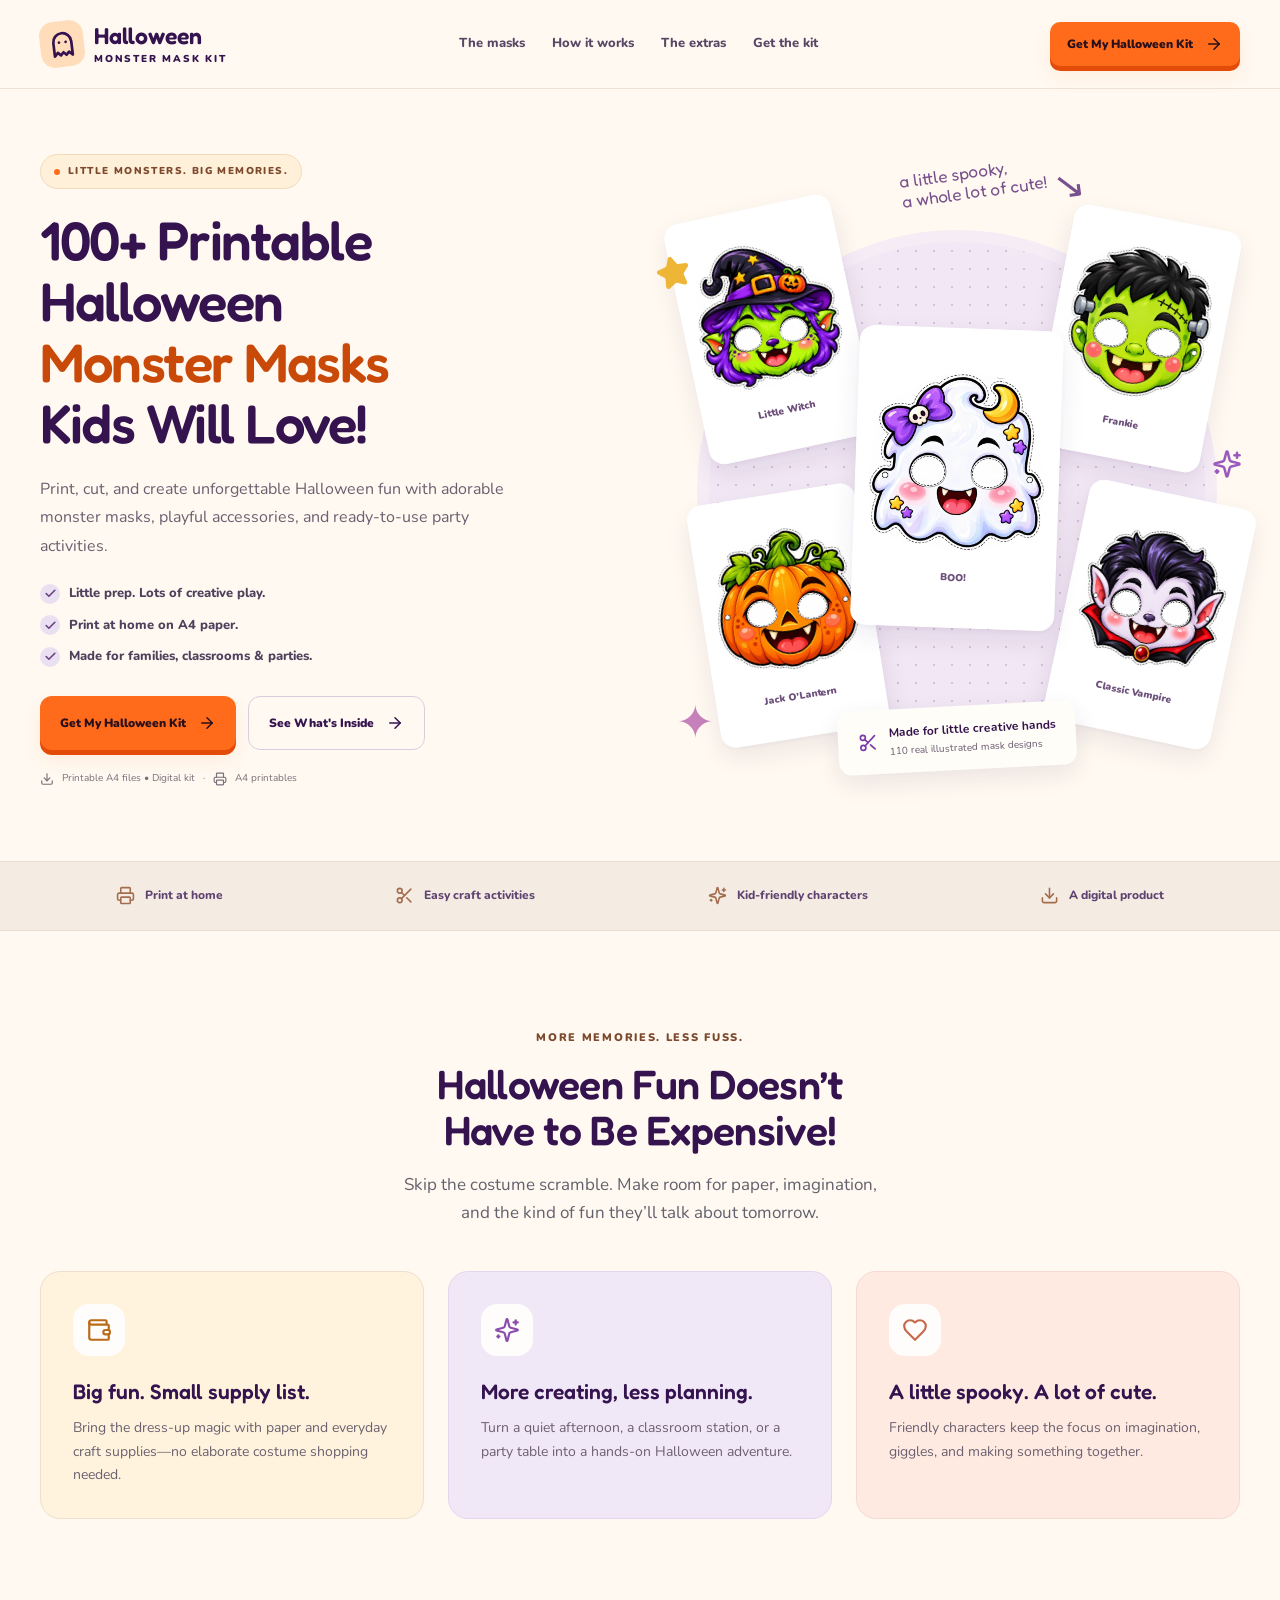
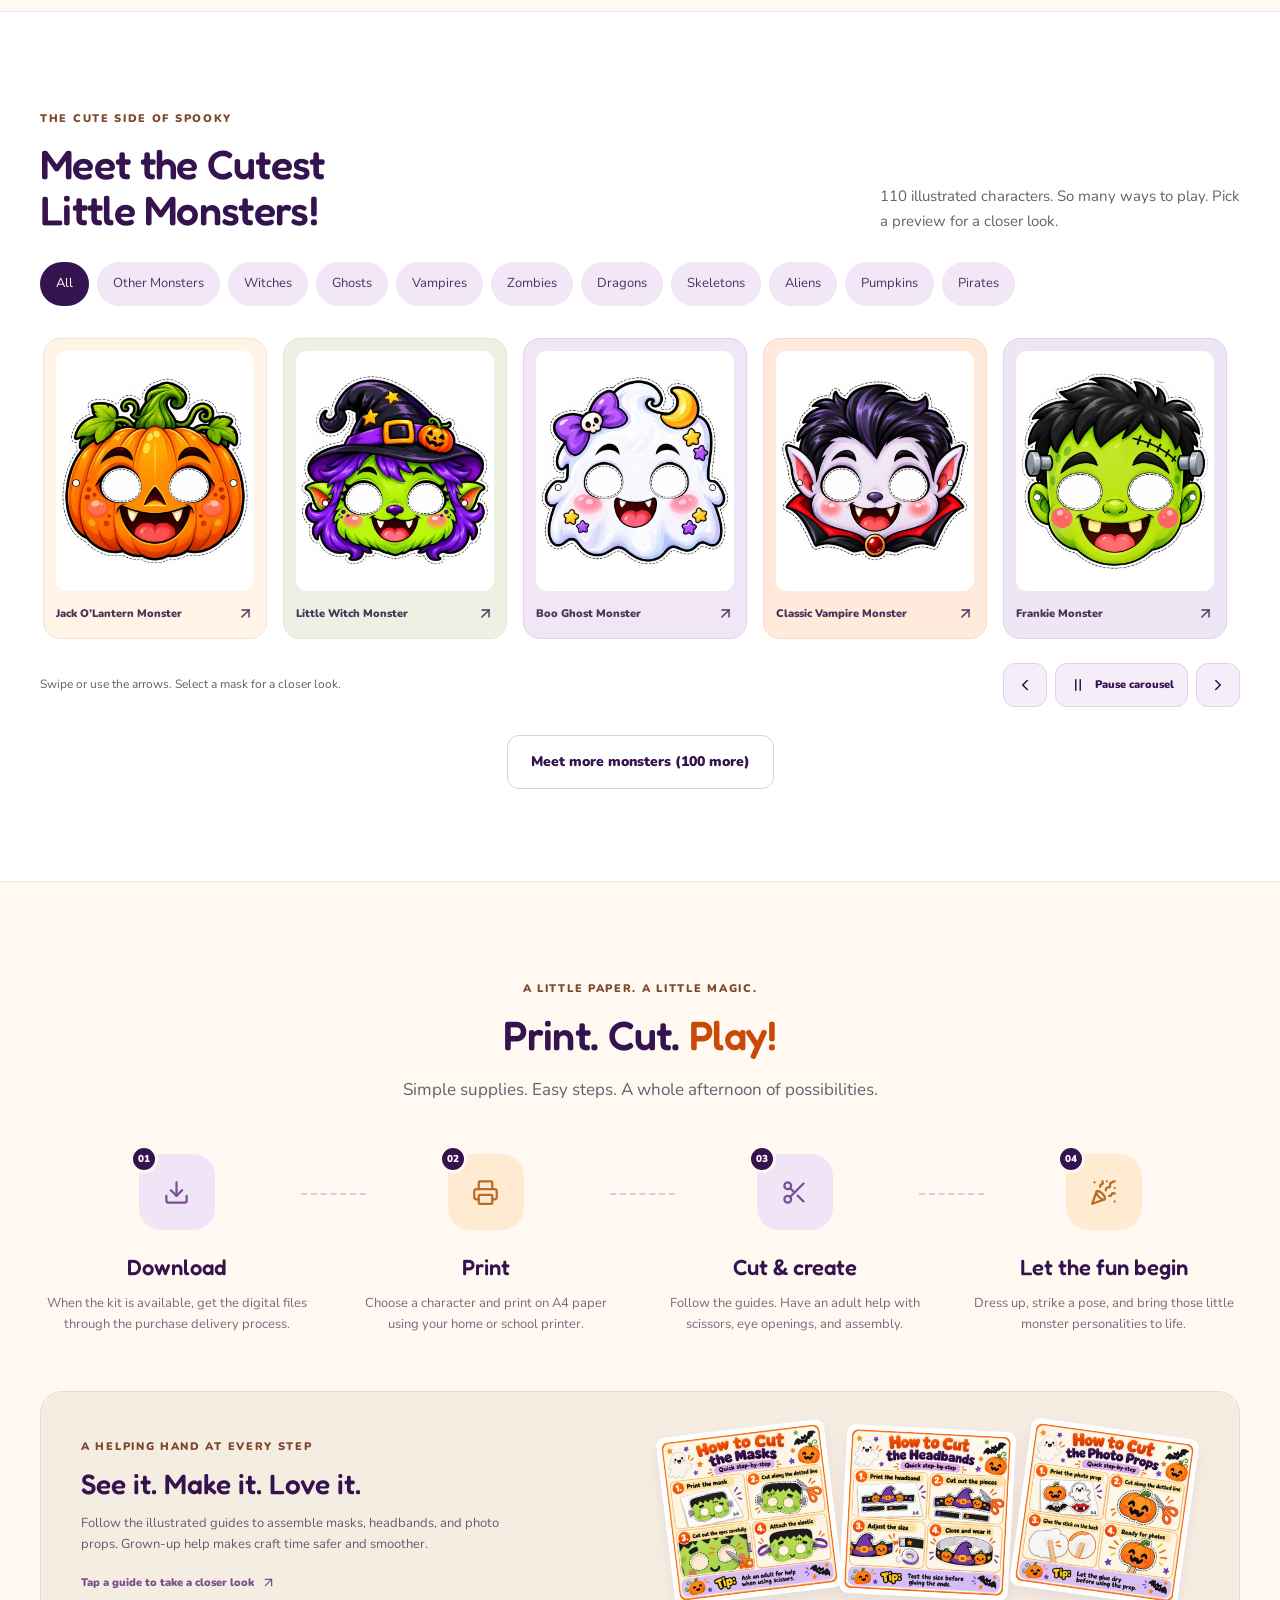
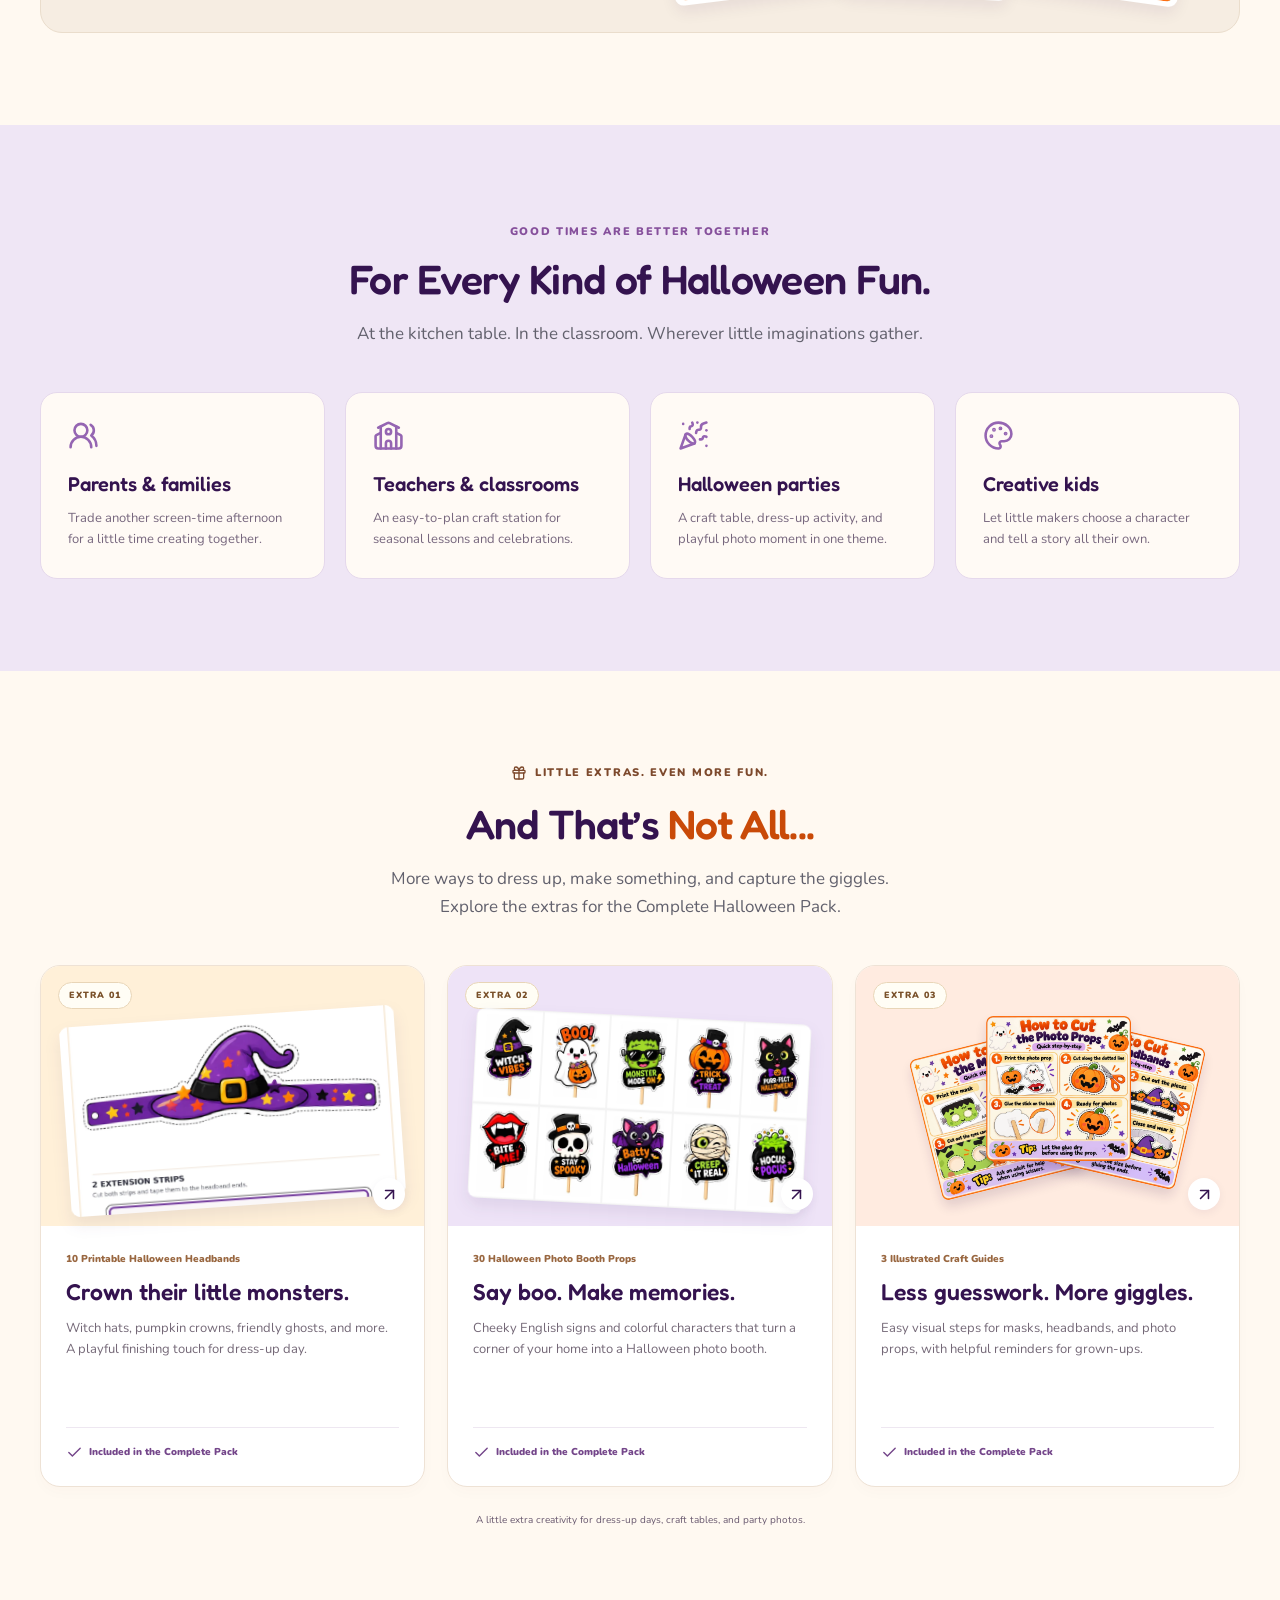
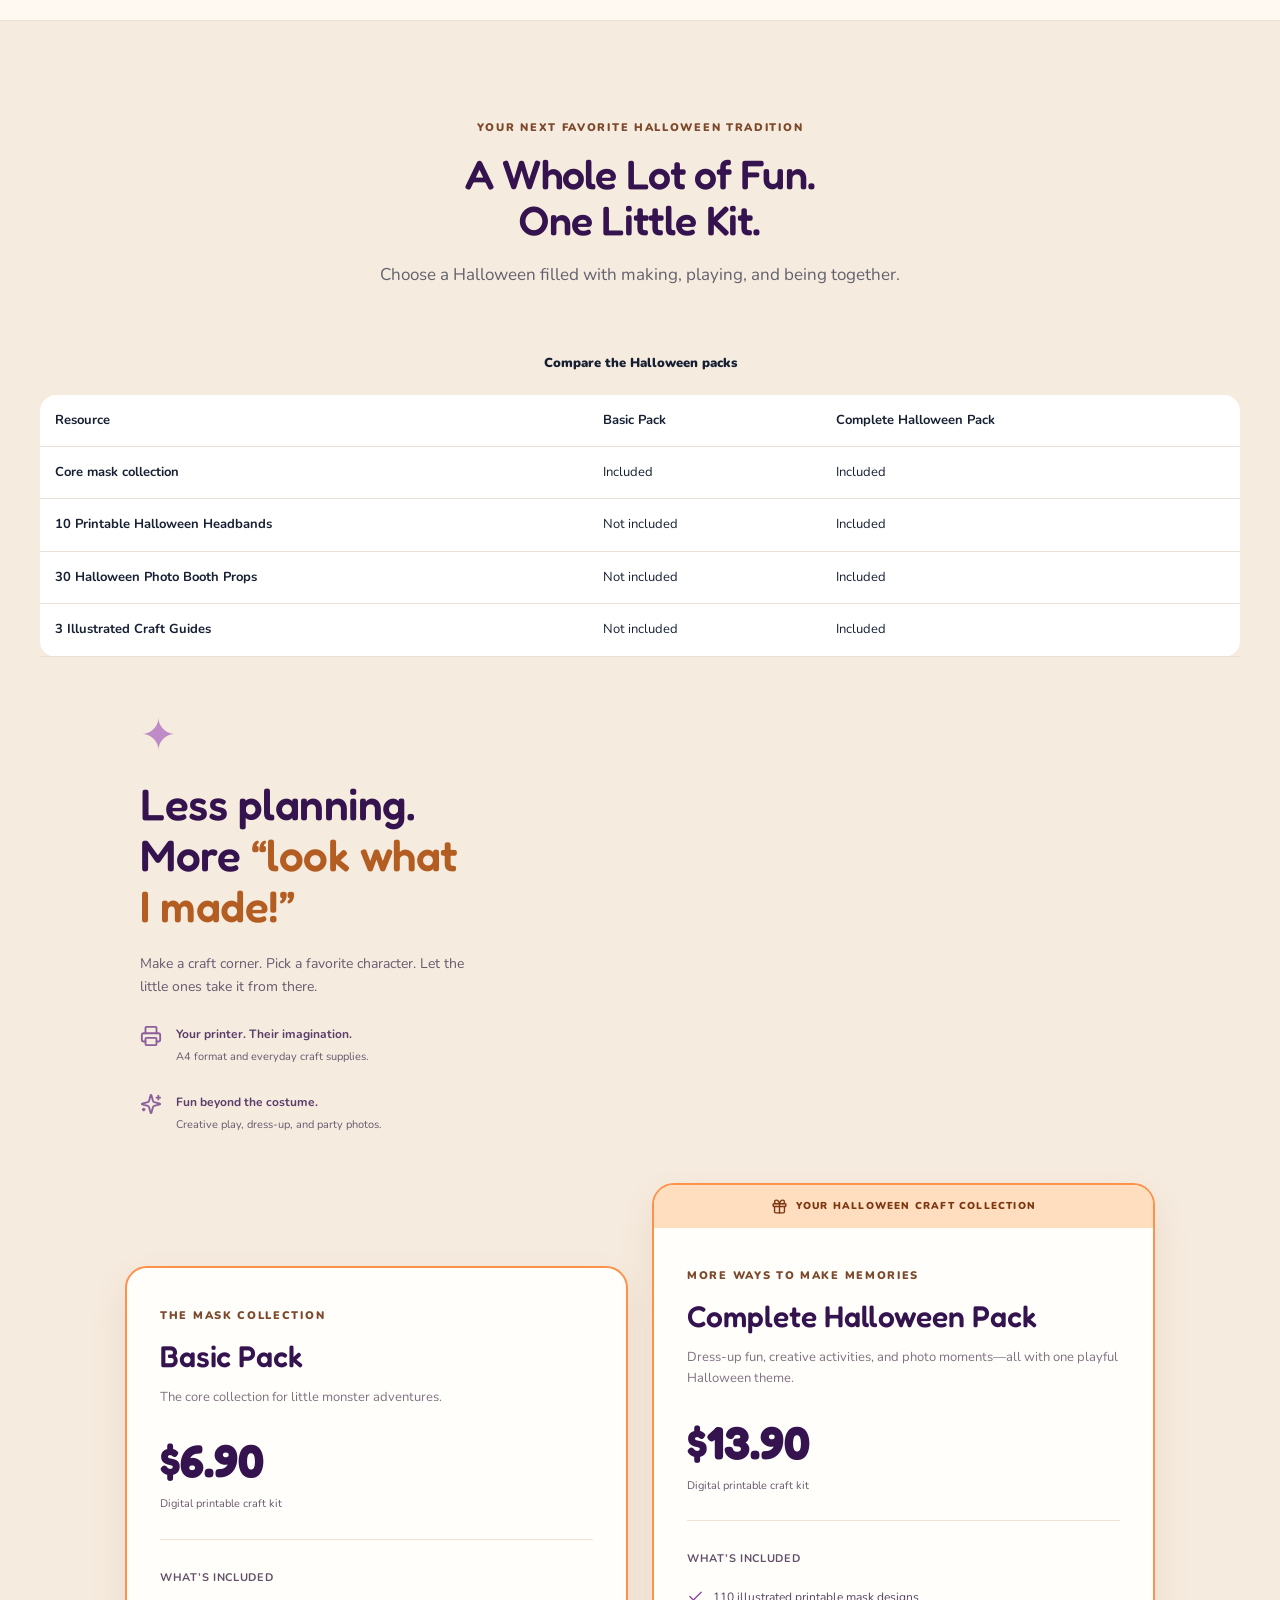
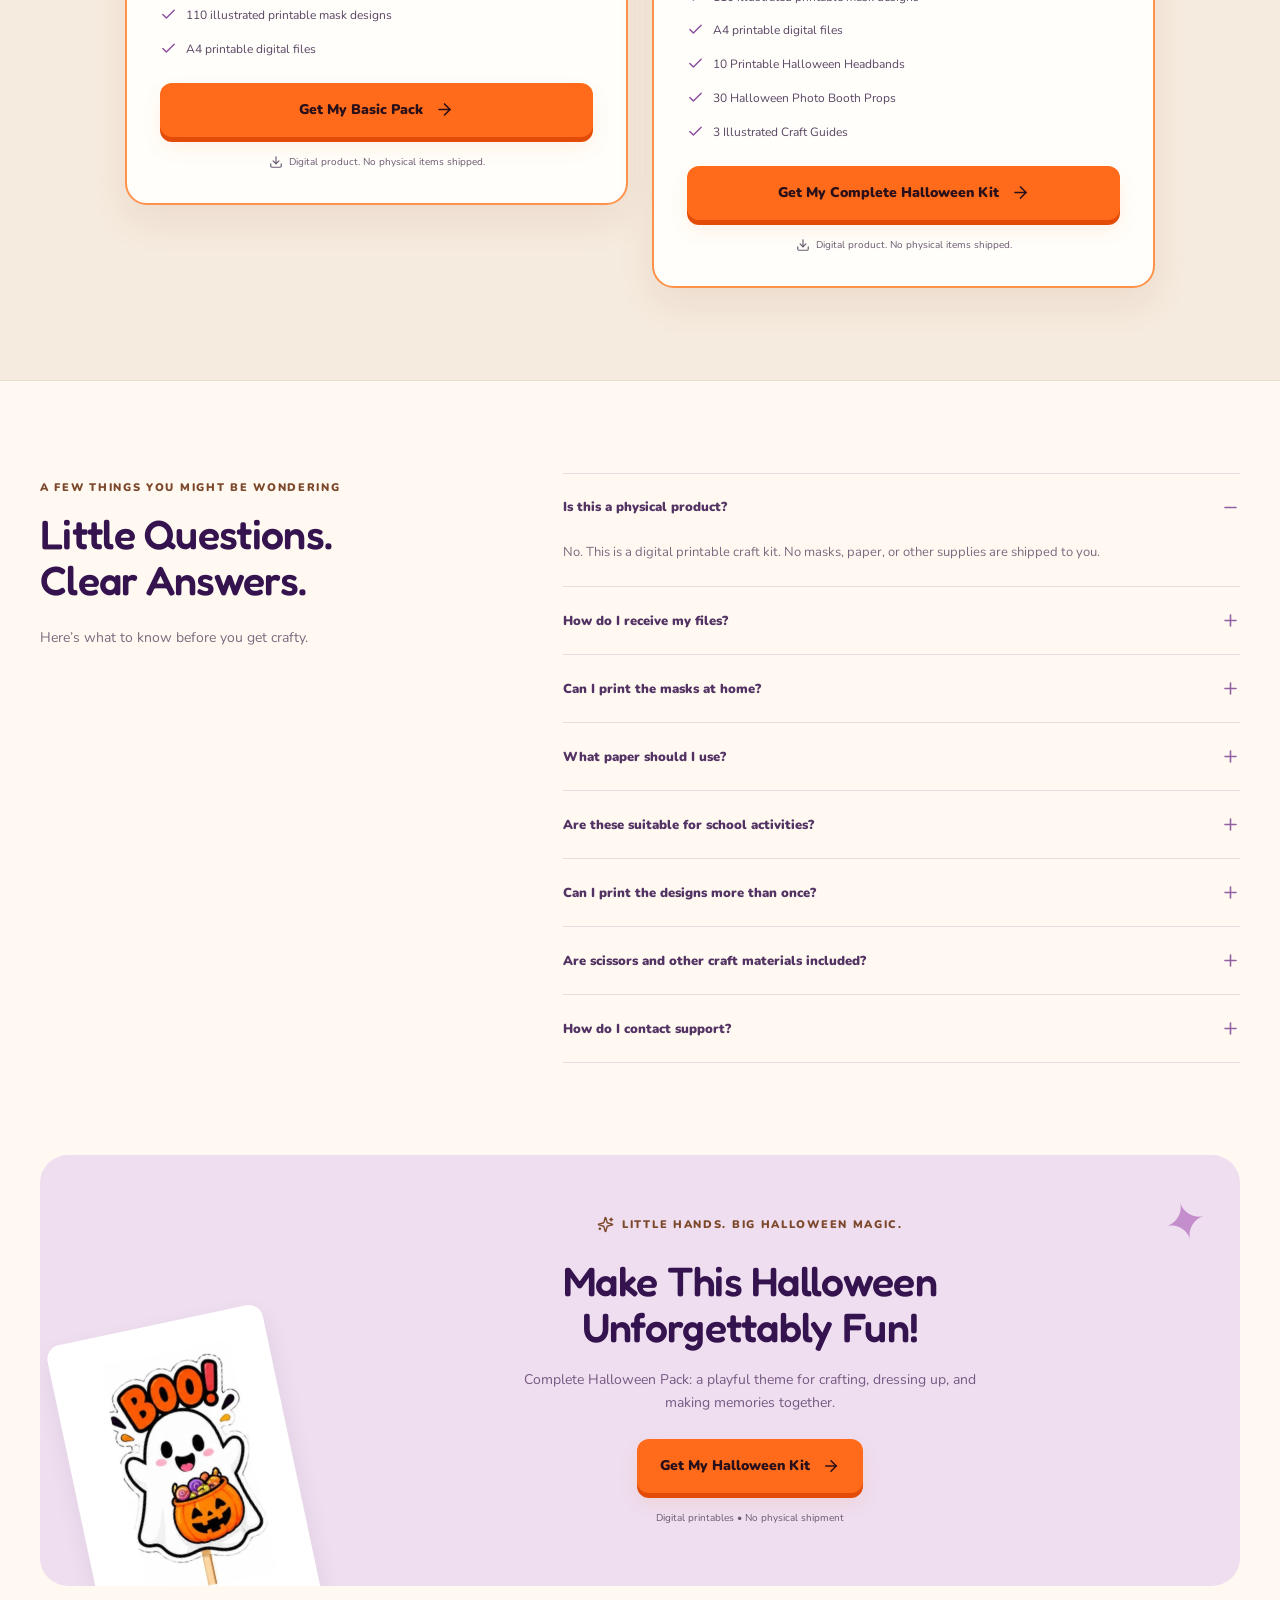
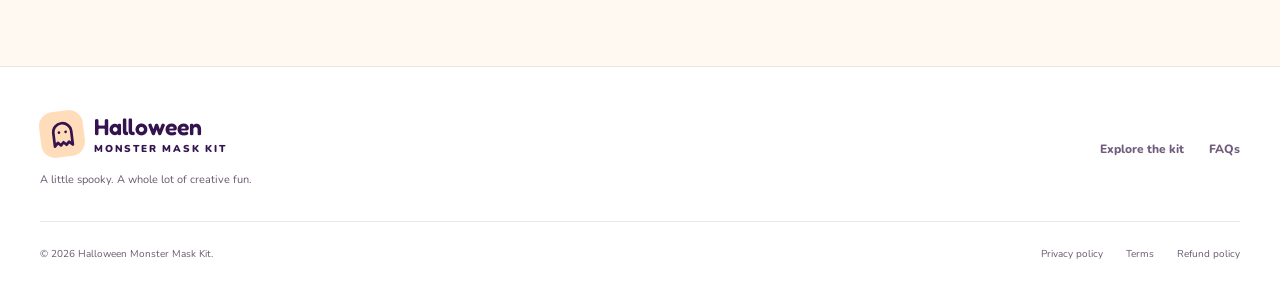
==== commit c0265d4f: "Connect Halloween Hotmart Basic and Complete checkout links" ====
--- a/index.html
+++ b/index.html
@@ -158,8 +158,7 @@
           <path d="M4 17v2"></path>
           <path d="M5 18H3"></path></svg
         ><span
-          >A little Halloween magic is on its way. Explore the kit—checkout
-          opens soon.</span
+          >A little Halloween magic is on its way. Choose your kit below.</span
         >
       </div>
       <section class="hero" id="hero" aria-labelledby="hero-title">
--- a/assets/styles.css
+++ b/assets/styles.css
@@ -0,0 +1,2969 @@
+@font-face {
+  font-family: Fredoka Variable;
+  font-style: normal;
+  font-display: swap;
+  font-weight: 300 700;
+  src: url(./fonts/fredoka-hebrew-wght-normal.3s27ur73twbyi.woff2)
+    format("woff2-variations");
+  unicode-range: U+307-308, U+590-5FF, U+200C-2010, U+20AA, U+25CC, U+FB1D-FB4F;
+}
+@font-face {
+  font-family: Fredoka Variable;
+  font-style: normal;
+  font-display: swap;
+  font-weight: 300 700;
+  src: url(./fonts/fredoka-latin-ext-wght-normal.3o5zxxthojjrv.woff2)
+    format("woff2-variations");
+  unicode-range:
+    U+100-2BA, U+2BD-2C5, U+2C7-2CC, U+2CE-2D7, U+2DD-2FF, U+304, U+308, U+329,
+    U+1D00-1DBF, U+1E00-1E9F, U+1EF2-1EFF, U+2020, U+20A0-20AB, U+20AD-20C0,
+    U+2113, U+2C60-2C7F, U+A720-A7FF;
+}
+@font-face {
+  font-family: Fredoka Variable;
+  font-style: normal;
+  font-display: swap;
+  font-weight: 300 700;
+  src: url(./fonts/fredoka-latin-wght-normal.2_8zey5e0wa7e.woff2)
+    format("woff2-variations");
+  unicode-range:
+    U+??, U+131, U+152-153, U+2BB-2BC, U+2C6, U+2DA, U+2DC, U+304, U+308, U+329,
+    U+2000-206F, U+20AC, U+2122, U+2191, U+2193, U+2212, U+2215, U+FEFF, U+FFFD;
+}
+@font-face {
+  font-family: Nunito Variable;
+  font-style: normal;
+  font-display: swap;
+  font-weight: 200 1000;
+  src: url(./fonts/nunito-cyrillic-ext-wght-normal.0-betx8k8_u3r.woff2)
+    format("woff2-variations");
+  unicode-range:
+    U+460-52F, U+1C80-1C8A, U+20B4, U+2DE0-2DFF, U+A640-A69F, U+FE2E-FE2F;
+}
+@font-face {
+  font-family: Nunito Variable;
+  font-style: normal;
+  font-display: swap;
+  font-weight: 200 1000;
+  src: url(./fonts/nunito-cyrillic-wght-normal.3fope3hsfcjah.woff2)
+    format("woff2-variations");
+  unicode-range: U+301, U+400-45F, U+490-491, U+4B0-4B1, U+2116;
+}
+@font-face {
+  font-family: Nunito Variable;
+  font-style: normal;
+  font-display: swap;
+  font-weight: 200 1000;
+  src: url(./fonts/nunito-vietnamese-wght-normal.2n-t_bbv7ec7m.woff2)
+    format("woff2-variations");
+  unicode-range:
+    U+102-103, U+110-111, U+128-129, U+168-169, U+1A0-1A1, U+1AF-1B0, U+300-301,
+    U+303-304, U+308-309, U+323, U+329, U+1EA0-1EF9, U+20AB;
+}
+@font-face {
+  font-family: Nunito Variable;
+  font-style: normal;
+  font-display: swap;
+  font-weight: 200 1000;
+  src: url(./fonts/nunito-latin-ext-wght-normal.0hsc8w3pfbl3r.woff2)
+    format("woff2-variations");
+  unicode-range:
+    U+100-2BA, U+2BD-2C5, U+2C7-2CC, U+2CE-2D7, U+2DD-2FF, U+304, U+308, U+329,
+    U+1D00-1DBF, U+1E00-1E9F, U+1EF2-1EFF, U+2020, U+20A0-20AB, U+20AD-20C0,
+    U+2113, U+2C60-2C7F, U+A720-A7FF;
+}
+@font-face {
+  font-family: Nunito Variable;
+  font-style: normal;
+  font-display: swap;
+  font-weight: 200 1000;
+  src: url(./fonts/nunito-latin-wght-normal.1wzrasd95pxo_.woff2)
+    format("woff2-variations");
+  unicode-range:
+    U+??, U+131, U+152-153, U+2BB-2BC, U+2C6, U+2DA, U+2DC, U+304, U+308, U+329,
+    U+2000-206F, U+20AC, U+2122, U+2191, U+2193, U+2212, U+2215, U+FEFF, U+FFFD;
+}
+@layer properties {
+  @supports (((-webkit-hyphens: none)) and (not (margin-trim: inline))) or
+    ((-moz-orient: inline) and (not (color: rgb(from red r g b)))) {
+    *,
+    :before,
+    :after,
+    ::backdrop {
+      --tw-blur: initial;
+      --tw-brightness: initial;
+      --tw-contrast: initial;
+      --tw-grayscale: initial;
+      --tw-hue-rotate: initial;
+      --tw-invert: initial;
+      --tw-opacity: initial;
+      --tw-saturate: initial;
+      --tw-sepia: initial;
+      --tw-drop-shadow: initial;
+      --tw-drop-shadow-color: initial;
+      --tw-drop-shadow-alpha: 100%;
+      --tw-drop-shadow-size: initial;
+    }
+  }
+}
+@layer theme {
+  :root,
+  :host {
+    --font-sans:
+      -apple-system, BlinkMacSystemFont, "Segoe UI", Roboto, "Helvetica Neue",
+      "Noto Sans", Arial, sans-serif, "Apple Color Emoji", "Segoe UI Emoji",
+      "Segoe UI Symbol", "Noto Color Emoji";
+    --font-mono:
+      ui-monospace, SFMono-Regular, Menlo, Monaco, Consolas, "Liberation Mono",
+      "Courier New", monospace;
+    --default-font-family: var(--font-sans);
+    --default-mono-font-family: var(--font-mono);
+  }
+}
+@layer base {
+  *,
+  :after,
+  :before,
+  ::backdrop {
+    box-sizing: border-box;
+    border: 0 solid;
+    margin: 0;
+    padding: 0;
+  }
+  ::file-selector-button {
+    box-sizing: border-box;
+    border: 0 solid;
+    margin: 0;
+    padding: 0;
+  }
+  html,
+  :host {
+    -webkit-text-size-adjust: 100%;
+    tab-size: 4;
+    line-height: 1.5;
+    font-family: var(
+      --default-font-family,
+      -apple-system,
+      BlinkMacSystemFont,
+      "Segoe UI",
+      Roboto,
+      "Helvetica Neue",
+      "Noto Sans",
+      Arial,
+      sans-serif,
+      "Apple Color Emoji",
+      "Segoe UI Emoji",
+      "Segoe UI Symbol",
+      "Noto Color Emoji"
+    );
+    font-feature-settings: var(--default-font-feature-settings, normal);
+    font-variation-settings: var(--default-font-variation-settings, normal);
+    -webkit-tap-highlight-color: transparent;
+  }
+  hr {
+    height: 0;
+    color: inherit;
+    border-top-width: 1px;
+  }
+  abbr:where([title]) {
+    -webkit-text-decoration: underline dotted;
+    text-decoration: underline dotted;
+  }
+  h1,
+  h2,
+  h3,
+  h4,
+  h5,
+  h6 {
+    font-size: inherit;
+    font-weight: inherit;
+  }
+  a {
+    color: inherit;
+    -webkit-text-decoration: inherit;
+    -webkit-text-decoration: inherit;
+    -webkit-text-decoration: inherit;
+    -webkit-text-decoration: inherit;
+    text-decoration: inherit;
+  }
+  b,
+  strong {
+    font-weight: bolder;
+  }
+  code,
+  kbd,
+  samp,
+  pre {
+    font-family: var(
+      --default-mono-font-family,
+      ui-monospace,
+      SFMono-Regular,
+      Menlo,
+      Monaco,
+      Consolas,
+      "Liberation Mono",
+      "Courier New",
+      monospace
+    );
+    font-feature-settings: var(--default-mono-font-feature-settings, normal);
+    font-variation-settings: var(
+      --default-mono-font-variation-settings,
+      normal
+    );
+    font-size: 1em;
+  }
+  small {
+    font-size: 80%;
+  }
+  sub,
+  sup {
+    vertical-align: baseline;
+    font-size: 75%;
+    line-height: 0;
+    position: relative;
+  }
+  sub {
+    bottom: -0.25em;
+  }
+  sup {
+    top: -0.5em;
+  }
+  table {
+    text-indent: 0;
+    border-color: inherit;
+    border-collapse: collapse;
+  }
+  :-moz-focusring:where(:not(iframe)) {
+    outline: auto;
+  }
+  progress {
+    vertical-align: baseline;
+  }
+  summary {
+    display: list-item;
+  }
+  ol,
+  ul,
+  menu {
+    list-style: none;
+  }
+  img,
+  svg,
+  video,
+  canvas,
+  audio,
+  iframe,
+  embed,
+  object {
+    vertical-align: middle;
+    display: block;
+  }
+  img,
+  video {
+    max-width: 100%;
+    height: auto;
+  }
+  button,
+  input,
+  select,
+  optgroup,
+  textarea {
+    font: inherit;
+    font-feature-settings: inherit;
+    font-variation-settings: inherit;
+    letter-spacing: inherit;
+    color: inherit;
+    opacity: 1;
+    background-color: #0000;
+    border-radius: 0;
+  }
+  ::file-selector-button {
+    font: inherit;
+    font-feature-settings: inherit;
+    font-variation-settings: inherit;
+    letter-spacing: inherit;
+    color: inherit;
+    opacity: 1;
+    background-color: #0000;
+    border-radius: 0;
+  }
+  :where(select:is([multiple], [size])) optgroup {
+    font-weight: bolder;
+  }
+  :where(select:is([multiple], [size])) optgroup option {
+    padding-inline-start: 20px;
+  }
+  ::file-selector-button {
+    margin-inline-end: 4px;
+  }
+  ::placeholder {
+    opacity: 1;
+  }
+  @supports (not ((-webkit-appearance: -apple-pay-button))) or
+    (contain-intrinsic-size: 1px) {
+    ::placeholder {
+      color: currentColor;
+    }
+    @supports (color: color-mix(in lab, red, red)) {
+      ::placeholder {
+        color: color-mix(in oklab, currentcolor 50%, transparent);
+      }
+    }
+  }
+  textarea {
+    resize: vertical;
+  }
+  ::-webkit-search-decoration {
+    -webkit-appearance: none;
+  }
+  ::-webkit-date-and-time-value {
+    min-height: 1lh;
+    text-align: inherit;
+  }
+  ::-webkit-datetime-edit {
+    display: inline-flex;
+  }
+  ::-webkit-datetime-edit-fields-wrapper {
+    padding: 0;
+  }
+  ::-webkit-datetime-edit {
+    padding-block: 0;
+  }
+  ::-webkit-datetime-edit-year-field {
+    padding-block: 0;
+  }
+  ::-webkit-datetime-edit-month-field {
+    padding-block: 0;
+  }
+  ::-webkit-datetime-edit-day-field {
+    padding-block: 0;
+  }
+  ::-webkit-datetime-edit-hour-field {
+    padding-block: 0;
+  }
+  ::-webkit-datetime-edit-minute-field {
+    padding-block: 0;
+  }
+  ::-webkit-datetime-edit-second-field {
+    padding-block: 0;
+  }
+  ::-webkit-datetime-edit-millisecond-field {
+    padding-block: 0;
+  }
+  ::-webkit-datetime-edit-meridiem-field {
+    padding-block: 0;
+  }
+  ::-webkit-calendar-picker-indicator {
+    line-height: 1;
+  }
+  :-moz-ui-invalid {
+    box-shadow: none;
+  }
+  button,
+  input:where([type="button"], [type="reset"], [type="submit"]) {
+    appearance: button;
+  }
+  ::file-selector-button {
+    appearance: button;
+  }
+  ::-webkit-inner-spin-button {
+    height: auto;
+  }
+  ::-webkit-outer-spin-button {
+    height: auto;
+  }
+  [hidden]:where(:not([hidden="until-found"])) {
+    display: none !important;
+  }
+}
+@layer components;
+@layer utilities {
+  .visible {
+    visibility: visible;
+  }
+  .sticky {
+    position: sticky;
+  }
+  .container {
+    width: 100%;
+  }
+  @media (min-width: 40rem) {
+    .container {
+      max-width: 40rem;
+    }
+  }
+  @media (min-width: 48rem) {
+    .container {
+      max-width: 48rem;
+    }
+  }
+  @media (min-width: 64rem) {
+    .container {
+      max-width: 64rem;
+    }
+  }
+  @media (min-width: 80rem) {
+    .container {
+      max-width: 80rem;
+    }
+  }
+  @media (min-width: 96rem) {
+    .container {
+      max-width: 96rem;
+    }
+  }
+  .contents {
+    display: contents;
+  }
+  .hidden {
+    display: none;
+  }
+  .table {
+    display: table;
+  }
+  .filter {
+    filter: var(--tw-blur,) var(--tw-brightness,) var(--tw-contrast,)
+      var(--tw-grayscale,) var(--tw-hue-rotate,) var(--tw-invert,)
+      var(--tw-saturate,) var(--tw-sepia,) var(--tw-drop-shadow,);
+  }
+}
+:root {
+  --cream: #fff9f1;
+  --orange: #ff6b1a;
+  --purple: #34134f;
+  --lavender: #a66cd5;
+  --ink: #172033;
+  --muted: #62616d;
+  --line: #e9e0d7;
+}
+* {
+  box-sizing: border-box;
+}
+html {
+  scroll-behavior: smooth;
+  scroll-padding-top: 105px;
+}
+body {
+  background: var(--cream);
+  color: var(--ink);
+  -webkit-font-smoothing: antialiased;
+  margin: 0;
+  font-family:
+    Nunito Variable,
+    sans-serif;
+  font-size: 16px;
+  line-height: 1.65;
+}
+button,
+a {
+  -webkit-tap-highlight-color: transparent;
+}
+button,
+input {
+  font: inherit;
+}
+button {
+  cursor: pointer;
+}
+a {
+  color: inherit;
+  text-decoration: none;
+}
+img {
+  max-width: 100%;
+  height: auto;
+}
+h1,
+h2,
+h3,
+h4,
+p {
+  margin: 0;
+}
+h1,
+h2,
+h3,
+h4 {
+  color: var(--purple);
+  font-family:
+    Fredoka Variable,
+    sans-serif;
+  font-weight: 550;
+  line-height: 1.12;
+}
+h1 {
+  letter-spacing: -1.5px;
+  font-size: clamp(40px, 4.25vw, 62px);
+}
+h2 {
+  letter-spacing: -0.7px;
+  font-size: clamp(32px, 3.2vw, 46px);
+}
+h3 {
+  font-size: 24px;
+}
+ul {
+  margin: 0;
+  padding: 0;
+  list-style: none;
+}
+button {
+  border: 0;
+}
+::selection {
+  color: var(--purple);
+  background: #ffcd97;
+}
+:focus-visible {
+  outline-offset: 5px;
+  outline: 3px solid #7a3cad;
+}
+[id] {
+  scroll-margin-top: 100px;
+}
+.container {
+  width: min(1200px, 100% - 80px);
+  margin-inline: auto;
+}
+.section {
+  padding: 92px 0;
+}
+.eyebrow {
+  letter-spacing: 1.7px;
+  color: #7d492c;
+  align-items: center;
+  gap: 8px;
+  font-size: 11px;
+  font-weight: 900;
+  line-height: 1.5;
+  display: inline-flex;
+}
+.orange-text {
+  color: #c94a08;
+}
+.section-heading {
+  text-align: center;
+  max-width: 760px;
+  margin: 0 auto 44px;
+}
+.section-heading h2 {
+  margin: 13px 0 17px;
+}
+.section-heading p {
+  color: var(--muted);
+  font-size: 17px;
+}
+.button {
+  border-radius: 12px;
+  justify-content: center;
+  align-items: center;
+  gap: 12px;
+  min-height: 54px;
+  padding: 14px 23px;
+  font-size: 14px;
+  font-weight: 900;
+  line-height: 1.4;
+  transition:
+    transform 0.2s,
+    box-shadow 0.2s,
+    background 0.2s;
+  display: inline-flex;
+}
+.button-primary {
+  background: var(--orange);
+  color: #29101a;
+  box-shadow:
+    0 5px #e34b09,
+    0 10px 20px #ff6b1a18;
+}
+.button-primary:hover {
+  background: #ff8c24;
+  transform: translateY(-2px);
+  box-shadow:
+    0 7px #e34b09,
+    0 13px 22px #ff6b1a24;
+}
+.button-secondary {
+  color: var(--purple);
+  background: 0 0;
+  border: 1.5px solid #d9cddf;
+}
+.button-secondary:hover {
+  background: #f3e9f8;
+}
+.button-unavailable {
+  color: #5d486a;
+  cursor: not-allowed;
+  background: #ece5f0;
+}
+.skip-link {
+  background: var(--purple);
+  color: #fff;
+  z-index: 100;
+  border-radius: 8px;
+  padding: 12px;
+  position: fixed;
+  top: 8px;
+  left: 16px;
+  transform: translateY(-160%);
+}
+.skip-link:focus {
+  transform: translateY(0);
+}
+.navbar {
+  z-index: 30;
+  -webkit-backdrop-filter: blur(14px);
+  backdrop-filter: blur(14px);
+  background: #fff9f1f2;
+  border-bottom: 1px solid #eee3d6;
+  position: sticky;
+  top: 0;
+}
+.nav-inner {
+  justify-content: space-between;
+  align-items: center;
+  gap: 24px;
+  height: 88px;
+  display: flex;
+}
+.brand {
+  color: var(--purple);
+  align-items: center;
+  gap: 10px;
+  font-family:
+    Fredoka Variable,
+    sans-serif;
+  font-size: 23px;
+  font-weight: 600;
+  line-height: 1.1;
+  display: inline-flex;
+}
+.brand-icon {
+  width: 44px;
+  height: 46px;
+  color: var(--purple);
+  background: #fdb;
+  border-radius: 14px;
+  place-items: center;
+  display: grid;
+  transform: rotate(-7deg);
+}
+.brand-sub {
+  letter-spacing: 1.8px;
+  text-transform: uppercase;
+  margin-top: 5px;
+  font-family:
+    Nunito Variable,
+    sans-serif;
+  font-size: 10px;
+  font-weight: 900;
+  display: block;
+}
+.desktop-nav {
+  color: #594765;
+  gap: 27px;
+  font-size: 13px;
+  font-weight: 800;
+  display: flex;
+}
+.desktop-nav a {
+  padding: 12px 0;
+}
+.desktop-nav a:hover {
+  color: #b74309;
+}
+.nav-cta {
+  border-radius: 10px;
+  min-height: 44px;
+  padding: 12px 17px;
+  font-size: 12px;
+}
+.menu-toggle,
+.mobile-nav {
+  display: none;
+}
+.preview-strip {
+  color: #614174;
+  text-align: center;
+  background: #f1e7f9;
+  justify-content: center;
+  align-items: center;
+  gap: 9px;
+  padding: 9px 20px;
+  font-size: 11px;
+  font-weight: 800;
+  display: flex;
+}
+.hero {
+  padding: 65px 0 74px;
+  position: relative;
+  overflow: hidden;
+}
+.hero-grid {
+  grid-template-columns: 1.05fr 1fr;
+  align-items: center;
+  gap: 38px;
+  display: grid;
+}
+.hero-copy {
+  z-index: 2;
+  position: relative;
+}
+.pill {
+  letter-spacing: 1.4px;
+  background: #fff0da;
+  border: 1px solid #f4d9b9;
+  border-radius: 30px;
+  padding: 9px 13px;
+  font-size: 10px;
+}
+.dot {
+  background: var(--orange);
+  border-radius: 50%;
+  width: 6px;
+  height: 6px;
+}
+.hero h1 {
+  margin: 21px 0;
+}
+.hero-description {
+  color: #686170;
+  max-width: 490px;
+  font-size: 16px;
+  line-height: 1.8;
+}
+.hero-benefits {
+  color: #50405d;
+  flex-direction: column;
+  gap: 10px;
+  margin: 22px 0 29px;
+  font-size: 13px;
+  font-weight: 800;
+  display: flex;
+}
+.hero-benefits li {
+  align-items: center;
+  gap: 9px;
+  display: flex;
+}
+.check-circle {
+  color: #694180;
+  background: #e9e0f2;
+  border-radius: 50%;
+  flex-shrink: 0;
+  place-items: center;
+  width: 20px;
+  height: 20px;
+  display: grid;
+}
+.hero-actions {
+  gap: 12px;
+  display: flex;
+}
+.hero-actions .button {
+  padding-inline: 20px;
+  font-size: 12px;
+}
+.hero-micro {
+  color: #767079;
+  flex-wrap: wrap;
+  align-items: center;
+  gap: 8px;
+  margin-top: 20px;
+  font-size: 10px;
+  display: flex;
+}
+.hero-art {
+  min-width: 0;
+  height: 610px;
+  position: relative;
+}
+.art-disc {
+  background: #f2e7f4 radial-gradient(#d7bfdd 1px, #0000 1px) 0 0/18px 18px;
+  border: 12px solid #f5ecf6;
+  border-radius: 50%;
+  width: 520px;
+  height: 520px;
+  position: absolute;
+  top: 65px;
+  left: 50%;
+  transform: translate(-50%);
+}
+.prop-collage {
+  width: 100%;
+  height: 100%;
+  position: relative;
+}
+.prop-paper {
+  background: #fff;
+  border: 1px solid #fff;
+  border-radius: 15px;
+  width: 170px;
+  padding: 12px 12px 10px;
+  transition: transform 0.35s;
+  position: absolute;
+  box-shadow:
+    0 10px 26px #34134f16,
+    0 2px 4px #34134f09;
+}
+.prop-paper img {
+  object-fit: contain;
+  width: 100%;
+  height: 220px;
+}
+.prop-paper > span {
+  text-align: center;
+  color: #6d507c;
+  margin-top: 4px;
+  font-size: 10px;
+  font-weight: 900;
+  display: block;
+}
+.prop-paper-0 {
+  top: 42px;
+  left: 12px;
+  transform: rotate(-12deg);
+}
+.prop-paper-1 {
+  top: 51px;
+  right: 18px;
+  transform: rotate(11deg);
+}
+.prop-paper-2 {
+  z-index: 3;
+  width: 204px;
+  top: 163px;
+  left: 50%;
+  transform: translate(-50%) rotate(2deg);
+}
+.prop-paper-2 img {
+  height: 265px;
+}
+.prop-paper-3 {
+  z-index: 2;
+  bottom: 37px;
+  left: 30px;
+  transform: rotate(-9deg);
+}
+.prop-paper-4 {
+  z-index: 2;
+  bottom: 38px;
+  right: 5px;
+  transform: rotate(12deg);
+}
+.hand-note {
+  z-index: 5;
+  color: #78508d;
+  font-family:
+    Fredoka Variable,
+    sans-serif;
+  font-size: 17px;
+  line-height: 1.2;
+  position: absolute;
+  top: -3px;
+  left: 40%;
+  transform: rotate(-8deg);
+}
+.hand-note > span {
+  font-size: 38px;
+  position: absolute;
+  top: 13px;
+  right: -38px;
+}
+.art-star {
+  z-index: 4;
+  position: absolute;
+}
+.star-one {
+  color: #efb536;
+  width: 35px;
+  height: 35px;
+  top: 90px;
+  left: -17px;
+  transform: rotate(-15deg);
+}
+.star-two {
+  color: #9959bd;
+  width: 30px;
+  height: 30px;
+  top: 284px;
+  right: -2px;
+}
+.art-scribble {
+  color: #c680ba;
+  font-size: 46px;
+  position: absolute;
+  bottom: 15px;
+  left: 3px;
+}
+.art-label {
+  z-index: 6;
+  white-space: nowrap;
+  color: #793aaa;
+  background: #fffdf7;
+  border-radius: 13px;
+  align-items: center;
+  gap: 11px;
+  padding: 14px 20px;
+  display: flex;
+  position: absolute;
+  bottom: 5px;
+  left: 50%;
+  transform: translate(-50%) rotate(-3deg);
+  box-shadow: 0 9px 25px #34134f18;
+}
+.art-label strong {
+  color: var(--purple);
+  font-size: 12px;
+  display: block;
+}
+.art-label span {
+  color: #807286;
+  font-size: 10px;
+  display: block;
+}
+.feature-ribbon {
+  background: #f4ece2;
+  border-block: 1px solid #eadfd3;
+  padding: 24px 0;
+}
+.feature-ribbon .container {
+  justify-content: space-around;
+  align-items: center;
+  gap: 20px;
+  display: flex;
+}
+.feature-ribbon span {
+  color: #604372;
+  align-items: center;
+  gap: 10px;
+  font-size: 12px;
+  font-weight: 800;
+  display: flex;
+}
+.feature-ribbon svg {
+  color: #a56d4f;
+}
+.benefit-grid {
+  grid-template-columns: repeat(3, 1fr);
+  gap: 24px;
+  display: grid;
+}
+.benefit-card {
+  background: #fff3dd;
+  border: 1px solid #eddfcb;
+  border-radius: 20px;
+  padding: 32px;
+}
+.benefit-card.tone-1 {
+  background: #f0e7f7;
+  border-color: #e4d6ee;
+}
+.benefit-card.tone-2 {
+  background: #ffeae2;
+  border-color: #f4dad0;
+}
+.icon-tile {
+  color: #b96b17;
+  background: #fffdfb;
+  border-radius: 16px;
+  place-items: center;
+  width: 52px;
+  height: 52px;
+  margin-bottom: 24px;
+  display: grid;
+}
+.tone-1 .icon-tile {
+  color: #8b4cac;
+}
+.tone-2 .icon-tile {
+  color: #c7694c;
+}
+.benefit-card h3 {
+  margin-bottom: 13px;
+  font-size: 21px;
+}
+.benefit-card p {
+  color: #6b6170;
+  font-size: 14px;
+}
+.gallery-section {
+  background: #fff;
+  border-block: 1px solid #f0e7dd;
+}
+.gallery-heading {
+  justify-content: space-between;
+  align-items: end;
+  gap: 35px;
+  margin-bottom: 28px;
+  display: flex;
+}
+.gallery-heading h2 {
+  margin-top: 12px;
+}
+.gallery-heading > p {
+  max-width: 360px;
+  color: var(--muted);
+  font-size: 15px;
+}
+.gallery-notice {
+  color: #705d7b;
+  background: #f8f3fb;
+  border: 1px solid #eadeef;
+  border-radius: 11px;
+  align-items: center;
+  gap: 10px;
+  margin-bottom: 26px;
+  padding: 13px 17px;
+  font-size: 11px;
+  display: flex;
+}
+.gallery-notice svg {
+  flex-shrink: 0;
+}
+.gallery-notice strong {
+  color: #503064;
+}
+.gallery-grid {
+  grid-template-columns: repeat(5, 1fr);
+  gap: 16px;
+  display: grid;
+}
+.gallery-card {
+  text-align: left;
+  background: #fff4e5;
+  border: 1px solid #f0e3d2;
+  border-radius: 17px;
+  padding: 12px 12px 15px;
+  transition:
+    transform 0.2s,
+    box-shadow 0.2s;
+  overflow: hidden;
+}
+.gallery-card:hover {
+  transform: translateY(-5px);
+  box-shadow: 0 10px 20px #34134f0b;
+}
+.gallery-tone-1 {
+  background: #edf1e3;
+  border-color: #e0e7d1;
+}
+.gallery-tone-2 {
+  background: #f0e6f6;
+  border-color: #e2d4eb;
+}
+.gallery-tone-3 {
+  background: #ffeadc;
+  border-color: #f5d9c9;
+}
+.gallery-tone-4 {
+  background: #eee6f4;
+  border-color: #dfd3e9;
+}
+.gallery-image {
+  background: #fff;
+  border-radius: 11px;
+  place-items: center;
+  height: 240px;
+  padding: 4px;
+  display: grid;
+  overflow: hidden;
+}
+.gallery-image img {
+  object-fit: contain;
+  width: 100%;
+  height: 100%;
+}
+.gallery-card-label {
+  color: #4c355a;
+  justify-content: space-between;
+  align-items: center;
+  gap: 6px;
+  margin-top: 14px;
+  font-size: 11px;
+  font-weight: 900;
+  display: flex;
+}
+.gallery-card-label svg {
+  flex-shrink: 0;
+}
+.gallery-bottom {
+  text-align: center;
+  color: #85798c;
+  align-items: start;
+  gap: 8px;
+  max-width: 760px;
+  margin: 26px auto 0;
+  font-size: 11px;
+  display: flex;
+}
+.gallery-bottom svg {
+  flex-shrink: 0;
+}
+.filters {
+  flex-wrap: wrap;
+  gap: 8px;
+  margin: 20px 0;
+  display: flex;
+}
+.filters button {
+  color: #503064;
+  background: #f1e7f6;
+  border-radius: 30px;
+  min-height: 44px;
+  padding: 10px 16px;
+  font-size: 13px;
+}
+.filters button[aria-pressed="true"] {
+  background: var(--purple);
+  color: #fff;
+}
+.steps-grid {
+  grid-template-columns: repeat(4, 1fr);
+  gap: 36px;
+  margin-top: 50px;
+  display: grid;
+}
+.step {
+  text-align: center;
+  position: relative;
+}
+.step:not(:last-child):after {
+  content: "";
+  border-top: 2px dashed #dccbe2;
+  width: 65px;
+  height: 1px;
+  position: absolute;
+  top: 39px;
+  right: -53px;
+}
+.step-icon {
+  color: #795095;
+  background: #f0e5f7;
+  border-radius: 22px;
+  place-items: center;
+  width: 76px;
+  height: 76px;
+  margin: 0 auto 25px;
+  display: grid;
+  position: relative;
+}
+.step:nth-child(2n) .step-icon {
+  color: #bb6a27;
+  background: #ffebd2;
+}
+.step-icon span {
+  background: var(--purple);
+  color: #fff;
+  border: 3px solid var(--cream);
+  border-radius: 50%;
+  place-items: center;
+  width: 28px;
+  height: 28px;
+  font-size: 10px;
+  font-weight: 900;
+  display: grid;
+  position: absolute;
+  top: -9px;
+  left: -9px;
+}
+.step h3 {
+  margin-bottom: 13px;
+  font-size: 22px;
+}
+.step p {
+  color: #766b7a;
+  font-size: 13px;
+}
+.guide-banner {
+  background: #f6ede2;
+  border: 1px solid #eaddcc;
+  border-radius: 22px;
+  grid-template-columns: 1fr 1fr;
+  align-items: center;
+  gap: 30px;
+  margin-top: 55px;
+  padding: 36px 40px;
+  display: grid;
+}
+.guide-banner h3 {
+  margin: 10px 0 13px;
+  font-size: 28px;
+}
+.guide-banner p {
+  color: #786b79;
+  max-width: 440px;
+  font-size: 13px;
+}
+.small-note {
+  color: #795089;
+  align-items: center;
+  gap: 7px;
+  margin-top: 18px;
+  font-size: 11px;
+  font-weight: 900;
+  display: flex;
+}
+.guide-previews {
+  justify-content: center;
+  gap: 9px;
+  display: flex;
+}
+.guide-previews button {
+  background: #fff;
+  border-radius: 9px;
+  width: 31%;
+  padding: 5px;
+  transition: transform 0.2s;
+  transform: rotate(-7deg);
+  box-shadow: 0 7px 15px #34134f13;
+}
+.guide-previews button:nth-child(2) {
+  transform: rotate(3deg);
+}
+.guide-previews button:nth-child(3) {
+  transform: rotate(8deg);
+}
+.guide-previews button:hover {
+  transform: rotate(0) translateY(-5px);
+}
+.guide-previews img {
+  border-radius: 5px;
+  display: block;
+}
+.audience-section {
+  background: #efe6f5;
+}
+.audience-section .eyebrow {
+  color: #86509c;
+}
+.audience-grid {
+  grid-template-columns: repeat(4, 1fr);
+  gap: 20px;
+  display: grid;
+}
+.audience-card {
+  background: #fffaf5;
+  border: 1px solid #e5d8ec;
+  border-radius: 17px;
+  padding: 27px;
+}
+.audience-card > svg {
+  color: #9565b2;
+  margin-bottom: 22px;
+}
+.audience-card h3 {
+  margin-bottom: 13px;
+  font-size: 20px;
+}
+.audience-card p {
+  color: #77677e;
+  font-size: 13px;
+}
+.bonus-grid {
+  grid-template-columns: repeat(3, 1fr);
+  gap: 22px;
+  display: grid;
+}
+.bonus-card {
+  background: #fff;
+  border: 1px solid #eee2d5;
+  border-radius: 20px;
+  overflow: hidden;
+  box-shadow: 0 6px 14px #5c3a4805;
+}
+.bonus-art {
+  background: #fff0d8;
+  height: 260px;
+  padding: 50px 24px 20px;
+  position: relative;
+}
+.bonus-photo-props .bonus-art {
+  background: #eee3f7;
+}
+.bonus-guides .bonus-art {
+  background: #ffebe0;
+}
+.bonus-number {
+  letter-spacing: 1px;
+  color: #795029;
+  background: #fffdf5;
+  border: 1px solid #e8d5b7;
+  border-radius: 25px;
+  padding: 5px 10px;
+  font-size: 9px;
+  font-weight: 900;
+  position: absolute;
+  top: 16px;
+  left: 17px;
+}
+.bonus-preview-button {
+  background: 0 0;
+  width: 100%;
+  height: 100%;
+  position: relative;
+}
+.bonus-preview-button > img {
+  object-fit: contain;
+  filter: drop-shadow(0 8px 8px #34134f15);
+  border-radius: 9px;
+  width: 100%;
+  height: 100%;
+  transform: rotate(-4deg);
+}
+.bonus-headbands .bonus-preview-button > img {
+  object-fit: cover;
+  object-position: center 32%;
+  background: #fff;
+  height: 190px;
+}
+.bonus-photo-props .bonus-preview-button > img {
+  transform: rotate(3deg);
+}
+.preview-expand {
+  color: var(--purple);
+  background: #fff;
+  border-radius: 50%;
+  place-items: center;
+  width: 32px;
+  height: 32px;
+  display: grid;
+  position: absolute;
+  bottom: -4px;
+  right: -5px;
+  box-shadow: 0 3px 10px #34134f0f;
+}
+.bonus-guide-stack {
+  height: 100%;
+  position: relative;
+}
+.bonus-guide-stack img {
+  border-radius: 7px;
+  width: 145px;
+  position: absolute;
+  top: 25px;
+  left: 50%;
+  transform: translate(-85%) rotate(-14deg);
+  box-shadow: 0 7px 12px #34134f24;
+}
+.bonus-guide-stack img:nth-child(2) {
+  top: 15px;
+  transform: translate(0%) rotate(13deg);
+}
+.bonus-guide-stack img:nth-child(3) {
+  top: 0;
+  transform: translate(-42%) rotate(0);
+}
+.bonus-copy {
+  padding: 25px;
+}
+.bonus-type {
+  color: #996740;
+  margin-bottom: 11px;
+  font-size: 10px;
+  font-weight: 900;
+  display: block;
+}
+.bonus-copy h3 {
+  margin-bottom: 13px;
+  font-size: 23px;
+}
+.bonus-copy p {
+  color: #746877;
+  min-height: 89px;
+  font-size: 13px;
+}
+.included-badge {
+  color: #74468a;
+  border-top: 1px solid #eee7f1;
+  align-items: center;
+  gap: 6px;
+  margin-top: 20px;
+  padding-top: 16px;
+  font-size: 10px;
+  font-weight: 900;
+  display: flex;
+}
+.bonuses-footnote {
+  color: #847889;
+  text-align: center;
+  margin-top: 25px;
+  font-size: 10px;
+}
+.pricing-section {
+  background: #f5ebde;
+  border-block: 1px solid #ecdfd0;
+}
+.pricing-layout {
+  grid-template-columns: 1fr 1fr;
+  align-items: center;
+  gap: 80px;
+  max-width: 1030px;
+  margin: auto;
+  display: grid;
+}
+.pricing-story {
+  padding: 25px 15px;
+}
+.pricing-star {
+  color: #be8ac8;
+  margin-bottom: 20px;
+  font-size: 44px;
+  line-height: 1;
+  display: block;
+}
+.pricing-story h3 {
+  letter-spacing: -0.5px;
+  font-size: 44px;
+  line-height: 1.16;
+}
+.pricing-story h3 > span {
+  color: #b45d22;
+}
+.pricing-story > p {
+  color: #7b6c73;
+  max-width: 330px;
+  margin-top: 21px;
+  font-size: 14px;
+}
+.pricing-detail {
+  color: #8b5f9c;
+  gap: 14px;
+  margin-top: 27px;
+  display: flex;
+}
+.pricing-detail strong {
+  color: #5a3d6b;
+  font-size: 12px;
+  display: block;
+}
+.pricing-detail span {
+  color: #7d6f80;
+  margin-top: 3px;
+  font-size: 11px;
+  display: block;
+}
+.price-card {
+  background: #fffefa;
+  border: 2px solid #ff924b;
+  border-radius: 22px;
+  overflow: hidden;
+  box-shadow: 0 16px 36px #ac68491c;
+}
+.price-card-top {
+  color: #7c3712;
+  letter-spacing: 1.2px;
+  background: #ffdec0;
+  justify-content: center;
+  align-items: center;
+  gap: 8px;
+  padding: 13px;
+  font-size: 10px;
+  font-weight: 900;
+  display: flex;
+}
+.price-card-body {
+  padding: 33px;
+}
+.price-card h3 {
+  margin: 13px 0;
+  font-size: 30px;
+}
+.price-description {
+  color: #817080;
+  font-size: 13px;
+}
+.price {
+  border-bottom: 1px solid #eee3d7;
+  padding: 25px 0;
+}
+.price strong {
+  color: var(--purple);
+  font-family:
+    Fredoka Variable,
+    sans-serif;
+  font-size: 46px;
+  line-height: 1.2;
+  display: block;
+}
+.price-pending strong {
+  font-size: 31px;
+}
+.price del {
+  color: #8a7f8d;
+  font-size: 15px;
+}
+.price > span {
+  color: #86718a;
+  margin-top: 7px;
+  font-size: 11px;
+  display: block;
+}
+.price-inclusions {
+  padding: 23px 0;
+}
+.price-inclusions > strong {
+  text-transform: uppercase;
+  letter-spacing: 0.7px;
+  color: #625068;
+  font-size: 11px;
+}
+.price-inclusions ul {
+  flex-direction: column;
+  gap: 14px;
+  margin-top: 17px;
+  display: flex;
+}
+.price-inclusions li {
+  color: #584563;
+  align-items: start;
+  gap: 9px;
+  font-size: 12px;
+  display: flex;
+}
+.price-inclusions svg {
+  color: #8a4d9d;
+  flex-shrink: 0;
+}
+.pending-content {
+  color: #8b748a;
+  border-top: 1px dashed #e6d7e9;
+  margin-top: 17px;
+  padding-top: 14px;
+  font-size: 11px;
+}
+.purchase-button {
+  width: 100%;
+}
+.price-micro {
+  color: #8c7c90;
+  justify-content: center;
+  align-items: center;
+  gap: 6px;
+  margin-top: 17px;
+  font-size: 10px;
+  display: flex;
+}
+.two-offers {
+  grid-template-columns: 1fr 1fr;
+  gap: 24px;
+}
+.two-offers .pricing-story {
+  grid-column: 1/-1;
+}
+.comparison-wrap {
+  margin-bottom: 32px;
+  overflow: auto;
+}
+.comparison-wrap table {
+  text-align: left;
+  border-collapse: collapse;
+  background: #fff;
+  border-radius: 16px;
+  width: 100%;
+  font-size: 13px;
+}
+.comparison-wrap th,
+.comparison-wrap td {
+  border-bottom: 1px solid var(--line);
+  padding: 15px;
+}
+.comparison-wrap caption {
+  padding: 20px;
+  font-weight: 900;
+}
+.faq-layout {
+  grid-template-columns: 0.85fr 1.3fr;
+  gap: 80px;
+  display: grid;
+}
+.faq-layout h2 {
+  margin-top: 13px;
+}
+.faq-layout > div > p {
+  color: #786c7e;
+  margin-top: 22px;
+  font-size: 14px;
+}
+.support-link {
+  color: #8c4f9d;
+  margin-top: 25px;
+  font-size: 12px;
+  font-weight: 900;
+  display: inline-block;
+}
+.faq-item {
+  border-bottom: 1px solid #e7dbdf;
+}
+.faq-item:first-child {
+  border-top: 1px solid #e7dbdf;
+}
+.faq-item h3 {
+  font-family:
+    Nunito Variable,
+    sans-serif;
+}
+.faq-item h3 button {
+  text-align: left;
+  color: #523363;
+  background: 0 0;
+  justify-content: space-between;
+  align-items: center;
+  gap: 15px;
+  width: 100%;
+  min-height: 67px;
+  padding: 18px 0;
+  font-size: 13px;
+  font-weight: 900;
+  display: flex;
+}
+.faq-item h3 svg {
+  color: #9160a5;
+  flex-shrink: 0;
+}
+.faq-item p {
+  color: #7a6a80;
+  padding: 0 27px 22px 0;
+  font-size: 13px;
+  line-height: 1.8;
+}
+.final-section {
+  padding: 0 0 80px;
+}
+.final-panel {
+  background: #eedeef;
+  border-radius: 28px;
+  min-height: 385px;
+  padding: 60px 60px 60px 280px;
+  position: relative;
+  overflow: hidden;
+}
+.final-copy {
+  text-align: center;
+  z-index: 2;
+  max-width: 680px;
+  margin: auto;
+  position: relative;
+}
+.final-copy h2 {
+  margin: 17px 0;
+}
+.final-copy p {
+  color: #765984;
+  max-width: 480px;
+  margin: 0 auto 25px;
+  font-size: 14px;
+}
+.final-note {
+  color: #846b8d;
+  margin-top: 17px;
+  font-size: 10px;
+  display: block;
+}
+.final-prop {
+  background: #fff;
+  border-radius: 14px;
+  width: 220px;
+  padding: 12px;
+  position: absolute;
+  bottom: -40px;
+  left: 34px;
+  transform: rotate(-12deg);
+  box-shadow: 0 10px 25px #34134f12;
+}
+.final-prop img {
+  display: block;
+}
+.final-star {
+  color: #c48dcb;
+  font-size: 52px;
+  position: absolute;
+  top: 25px;
+  right: 32px;
+  transform: rotate(-15deg);
+}
+.footer {
+  background: #fff;
+  border-top: 1px solid #eee5dc;
+  padding: 44px 0 25px;
+}
+.footer-top {
+  justify-content: space-between;
+  align-items: center;
+  gap: 25px;
+  padding-bottom: 32px;
+  display: flex;
+}
+.footer-top p {
+  color: #938496;
+  margin-top: 14px;
+  font-size: 11px;
+}
+.footer-top nav {
+  color: #715c7c;
+  gap: 25px;
+  font-size: 12px;
+  font-weight: 800;
+  display: flex;
+}
+.footer-bottom {
+  color: #94849b;
+  border-top: 1px solid #eee8ed;
+  justify-content: space-between;
+  align-items: center;
+  gap: 20px;
+  padding-top: 24px;
+  font-size: 10px;
+  display: flex;
+}
+.footer-bottom nav {
+  gap: 23px;
+  display: flex;
+}
+.footer a:hover {
+  color: #b6430b;
+}
+.mobile-cta-bar {
+  display: none;
+}
+.lightbox {
+  background: 0 0;
+  border: 0;
+  width: 900px;
+  max-width: min(900px, 95vw);
+  max-height: 95dvh;
+  padding: 24px;
+  overflow: auto;
+}
+.lightbox::backdrop {
+  -webkit-backdrop-filter: blur(7px);
+  backdrop-filter: blur(7px);
+  background: #241030cf;
+}
+.lightbox-content {
+  background: var(--cream);
+  border-radius: 18px;
+  padding: 45px 20px 12px;
+  position: relative;
+}
+.lightbox-image {
+  object-fit: contain;
+  border-radius: 8px;
+  width: 100%;
+  height: min(70dvh, 750px);
+  display: block;
+}
+.icon-button {
+  color: #694080;
+  background: #f0e7f3;
+  border-radius: 50%;
+  place-items: center;
+  min-width: 44px;
+  min-height: 44px;
+  display: grid;
+}
+.lightbox-close {
+  position: absolute;
+  top: 7px;
+  right: 9px;
+}
+.lightbox-caption {
+  color: var(--purple);
+  text-align: center;
+  justify-content: space-between;
+  align-items: center;
+  gap: 12px;
+  margin-top: 12px;
+  font-size: 13px;
+  font-weight: 800;
+  display: flex;
+}
+.lightbox-caption small {
+  margin-top: 4px;
+  font-size: 10px;
+  font-weight: 500;
+  display: block;
+}
+.consent-banner {
+  z-index: 50;
+  background: #fff;
+  border: 1px solid #decde7;
+  border-radius: 15px;
+  width: min(420px, 100% - 40px);
+  padding: 20px;
+  font-size: 12px;
+  position: fixed;
+  bottom: 20px;
+  left: 20px;
+  box-shadow: 0 8px 40px #34134f30;
+}
+.consent-banner a {
+  text-decoration: underline;
+}
+.consent-banner > div {
+  gap: 10px;
+  margin-top: 13px;
+  display: flex;
+}
+.consent-banner button {
+  color: #523363;
+  background: #eee4f6;
+  border-radius: 8px;
+  padding: 12px 14px;
+  font-size: 12px;
+  font-weight: 800;
+}
+.consent-banner button:last-child {
+  background: var(--orange);
+  color: #29101a;
+}
+.privacy-settings {
+  z-index: 40;
+  color: #694080;
+  background: #fff;
+  border: 1px solid #dfd2e5;
+  border-radius: 20px;
+  padding: 8px 12px;
+  font-size: 10px;
+  position: fixed;
+  bottom: 8px;
+  right: 8px;
+}
+.policy-page {
+  max-width: 820px;
+  padding-block: 60px 100px;
+}
+.back-link {
+  color: #8c539d;
+  margin-bottom: 36px;
+  font-size: 13px;
+  font-weight: 800;
+  display: block;
+}
+.policy-page h1 {
+  margin-top: 12px;
+  font-size: 46px;
+}
+.policy-description {
+  color: #786980;
+  margin-top: 20px;
+}
+.policy-status {
+  color: #755184;
+  background: #f1e7f8;
+  border: 1px solid #e1cee9;
+  border-radius: 12px;
+  margin-top: 30px;
+  padding: 15px 20px;
+  font-size: 13px;
+}
+.policy-page section {
+  margin-top: 38px;
+}
+.policy-page h2 {
+  margin-bottom: 15px;
+  font-size: 26px;
+}
+.policy-page section p {
+  color: #786980;
+  font-size: 15px;
+}
+.policy-page p a {
+  text-decoration: underline;
+}
+@media (min-width: 1440px) {
+  .hero-grid {
+    gap: 60px;
+  }
+  .hero-art {
+    height: 625px;
+  }
+  .prop-paper-0 {
+    left: 20px;
+  }
+  .prop-paper-1 {
+    right: 24px;
+  }
+  .prop-paper-3 {
+    left: 25px;
+  }
+  .prop-paper-4 {
+    right: 10px;
+  }
+}
+@media (max-width: 1100px) {
+  .container {
+    width: calc(100% - 56px);
+  }
+  .desktop-nav {
+    gap: 18px;
+  }
+  .desktop-nav a:last-child {
+    display: none;
+  }
+  .hero-grid {
+    gap: 25px;
+  }
+  .hero h1 {
+    font-size: 49px;
+  }
+  .hero-art {
+    height: 550px;
+  }
+  .prop-paper {
+    width: 140px;
+  }
+  .prop-paper img {
+    height: 180px;
+  }
+  .prop-paper-2 {
+    width: 180px;
+    top: 140px;
+  }
+  .prop-paper-2 img {
+    height: 240px;
+  }
+  .prop-paper-0 {
+    top: 45px;
+    left: 3px;
+  }
+  .prop-paper-1 {
+    top: 65px;
+    right: 2px;
+  }
+  .prop-paper-3 {
+    bottom: 48px;
+    left: 7px;
+  }
+  .prop-paper-4 {
+    bottom: 40px;
+    right: 1px;
+  }
+  .art-disc {
+    width: 420px;
+    height: 420px;
+  }
+  .art-label {
+    padding: 12px 16px;
+    bottom: 15px;
+  }
+  .hero-actions {
+    flex-wrap: wrap;
+  }
+  .benefit-card {
+    padding: 25px;
+  }
+  .gallery-image {
+    height: 210px;
+  }
+  .gallery-card {
+    padding: 10px;
+  }
+  .gallery-card-label {
+    font-size: 10px;
+  }
+  .audience-card {
+    padding: 24px 20px;
+  }
+  .bonus-copy {
+    padding: 23px;
+  }
+  .bonus-art {
+    height: 240px;
+  }
+  .pricing-layout,
+  .faq-layout {
+    gap: 45px;
+  }
+  .bonus-guide-stack img {
+    width: 120px;
+  }
+  .final-panel {
+    padding-left: 240px;
+  }
+}
+@media (max-width: 850px) {
+  .container {
+    width: calc(100% - 40px);
+  }
+  .section {
+    padding: 65px 0;
+  }
+  .desktop-nav {
+    display: none;
+  }
+  .nav-inner {
+    height: 76px;
+  }
+  .hero {
+    padding: 50px 0 55px;
+  }
+  .hero-grid {
+    gap: 25px;
+  }
+  .hero h1 {
+    font-size: 42px;
+  }
+  .hero-description {
+    font-size: 14px;
+  }
+  .hero-benefits {
+    font-size: 11px;
+  }
+  .hero-art {
+    height: 465px;
+  }
+  .prop-paper {
+    width: 115px;
+    padding: 8px;
+  }
+  .prop-paper img {
+    height: 158px;
+  }
+  .prop-paper-0 {
+    top: 40px;
+  }
+  .prop-paper-1 {
+    top: 53px;
+  }
+  .prop-paper-2 {
+    width: 148px;
+    top: 123px;
+  }
+  .prop-paper-2 img {
+    height: 200px;
+  }
+  .prop-paper > span {
+    font-size: 8px;
+  }
+  .prop-paper-3 {
+    bottom: 25px;
+  }
+  .prop-paper-4 {
+    bottom: 35px;
+  }
+  .art-disc {
+    width: 330px;
+    height: 330px;
+  }
+  .hand-note {
+    font-size: 14px;
+    top: 6px;
+    left: 37%;
+  }
+  .art-label {
+    padding: 10px 12px;
+    bottom: -10px;
+  }
+  .art-label strong {
+    font-size: 10px;
+  }
+  .art-label span {
+    font-size: 8px;
+  }
+  .art-label svg {
+    width: 18px;
+  }
+  .hero-actions .button {
+    font-size: 11px;
+  }
+  .hero-micro {
+    gap: 5px;
+    font-size: 9px;
+  }
+  .feature-ribbon .container {
+    justify-content: space-between;
+  }
+  .feature-ribbon span {
+    gap: 6px;
+    font-size: 10px;
+  }
+  .feature-ribbon svg {
+    width: 16px;
+  }
+  .benefit-grid {
+    gap: 16px;
+  }
+  .benefit-card {
+    padding: 23px;
+  }
+  .benefit-card h3 {
+    font-size: 20px;
+  }
+  .benefit-card p {
+    font-size: 12px;
+  }
+  .gallery-heading > p {
+    max-width: 260px;
+    font-size: 13px;
+  }
+  .gallery-grid {
+    grid-template-columns: repeat(3, 1fr);
+    gap: 14px;
+  }
+  .gallery-image {
+    height: 230px;
+  }
+  .gallery-card-label {
+    font-size: 12px;
+  }
+  .steps-grid {
+    gap: 25px;
+  }
+  .step:not(:last-child):after {
+    width: 35px;
+    right: -33px;
+  }
+  .step h3 {
+    font-size: 20px;
+  }
+  .step p {
+    font-size: 12px;
+  }
+  .guide-banner {
+    padding: 30px;
+  }
+  .audience-grid {
+    grid-template-columns: repeat(2, 1fr);
+    gap: 18px;
+  }
+  .audience-card {
+    padding: 28px;
+  }
+  .bonus-grid {
+    gap: 15px;
+  }
+  .bonus-copy {
+    padding: 18px;
+  }
+  .bonus-copy h3 {
+    font-size: 20px;
+  }
+  .bonus-type {
+    font-size: 9px;
+  }
+  .bonus-copy p {
+    min-height: 130px;
+    font-size: 12px;
+  }
+  .included-badge {
+    font-size: 9px;
+  }
+  .bonus-art {
+    height: 220px;
+    padding-inline: 16px;
+  }
+  .bonus-guide-stack img {
+    width: 105px;
+  }
+  .pricing-layout {
+    gap: 30px;
+  }
+  .price-card-body {
+    padding: 26px;
+  }
+  .price-card h3 {
+    font-size: 26px;
+  }
+  .pricing-story h3 {
+    font-size: 38px;
+  }
+  .price-pending strong {
+    font-size: 26px;
+  }
+  .faq-layout {
+    grid-template-columns: 0.9fr 1.1fr;
+    gap: 35px;
+  }
+  .faq-layout h2 {
+    font-size: 35px;
+  }
+  .final-panel {
+    padding: 45px 30px 45px 190px;
+  }
+  .final-prop {
+    width: 175px;
+    bottom: -20px;
+    left: 10px;
+  }
+  .final-panel h2 {
+    font-size: 34px;
+  }
+  .final-copy .eyebrow {
+    font-size: 9px;
+  }
+  .final-copy p {
+    font-size: 12px;
+  }
+  .footer-top nav {
+    gap: 18px;
+  }
+}
+@media (max-width: 600px) {
+  html {
+    scroll-padding-top: 85px;
+  }
+  .container {
+    width: calc(100% - 36px);
+  }
+  .section {
+    padding: 58px 0;
+  }
+  .section-heading {
+    margin-bottom: 30px;
+  }
+  .section-heading h2 {
+    margin: 12px 0 15px;
+  }
+  .section-heading p {
+    font-size: 14px;
+  }
+  .eyebrow {
+    letter-spacing: 1.35px;
+    font-size: 9px;
+  }
+  .desktop-break {
+    display: none;
+  }
+  .brand {
+    gap: 8px;
+    font-size: 20px;
+  }
+  .brand-icon {
+    border-radius: 12px;
+    width: 37px;
+    height: 40px;
+  }
+  .brand-icon svg {
+    width: 23px;
+  }
+  .brand-sub {
+    letter-spacing: 1.4px;
+    font-size: 8px;
+  }
+  .nav-inner {
+    gap: 12px;
+    height: 72px;
+  }
+  .nav-cta {
+    display: none;
+  }
+  .menu-toggle {
+    width: 44px;
+    height: 44px;
+    color: var(--purple);
+    background: #f1e7f4;
+    border-radius: 12px;
+    place-items: center;
+    display: grid;
+  }
+  .mobile-nav {
+    border-top: 1px solid #e8dce9;
+    flex-direction: column;
+    padding: 5px 18px 16px;
+    display: flex;
+  }
+  .mobile-nav a {
+    padding: 13px 10px;
+    font-size: 14px;
+    font-weight: 800;
+  }
+  .preview-strip {
+    gap: 6px;
+    padding: 9px 18px;
+    font-size: 9px;
+    line-height: 1.5;
+  }
+  .preview-strip svg {
+    flex-shrink: 0;
+  }
+  .hero {
+    padding: 34px 0 45px;
+  }
+  .hero-grid {
+    grid-template-columns: 1fr;
+    gap: 20px;
+  }
+  .hero-copy {
+    text-align: center;
+  }
+  .pill {
+    letter-spacing: 1px;
+    padding: 8px 11px;
+    font-size: 8px;
+  }
+  .hero h1 {
+    letter-spacing: -1px;
+    margin: 20px 0 18px;
+    font-size: clamp(37px, 10.4vw, 49px);
+    line-height: 1.06;
+  }
+  .hero-description {
+    max-width: 420px;
+    margin: auto;
+    font-size: 14px;
+    line-height: 1.7;
+  }
+  .hero-benefits {
+    text-align: left;
+    gap: 9px;
+    max-width: 295px;
+    margin: 20px auto 24px;
+    font-size: 11px;
+  }
+  .hero-actions {
+    flex-direction: column;
+    gap: 13px;
+    max-width: 360px;
+    margin: auto;
+  }
+  .hero-actions .button {
+    width: 100%;
+    min-height: 53px;
+    font-size: 13px;
+  }
+  .hero-actions .button-secondary {
+    min-height: 48px;
+  }
+  .hero-micro {
+    justify-content: center;
+    margin-top: 18px;
+    font-size: 9px;
+  }
+  .hero-art {
+    width: 100%;
+    max-width: 380px;
+    height: 440px;
+    margin: 7px auto 0;
+  }
+  .art-disc {
+    width: 335px;
+    height: 335px;
+    top: 50px;
+  }
+  .prop-paper {
+    width: 121px;
+    padding: 8px;
+  }
+  .prop-paper img {
+    height: 159px;
+  }
+  .prop-paper-0 {
+    top: 41px;
+    left: 3px;
+  }
+  .prop-paper-1 {
+    top: 49px;
+    right: 5px;
+  }
+  .prop-paper-2 {
+    width: 151px;
+    top: 115px;
+  }
+  .prop-paper-2 img {
+    height: 200px;
+  }
+  .prop-paper-3 {
+    bottom: 18px;
+    left: 7px;
+  }
+  .prop-paper-4 {
+    bottom: 23px;
+    right: 6px;
+  }
+  .prop-paper > span {
+    font-size: 8px;
+  }
+  .art-label {
+    padding: 12px 14px;
+    bottom: -4px;
+  }
+  .art-label strong {
+    font-size: 11px;
+  }
+  .art-label span {
+    font-size: 9px;
+  }
+  .art-scribble {
+    font-size: 30px;
+    bottom: 0;
+    left: -6px;
+  }
+  .star-one {
+    width: 23px;
+    top: 104px;
+    left: -4px;
+  }
+  .star-two {
+    width: 25px;
+    top: 232px;
+    right: -5px;
+  }
+  .hand-note {
+    font-size: 14px;
+    top: 0;
+    left: 38%;
+  }
+  .hand-note > span {
+    font-size: 29px;
+    right: -28px;
+  }
+  .feature-ribbon {
+    padding: 23px 0;
+  }
+  .feature-ribbon .container {
+    grid-template-columns: repeat(2, 1fr);
+    gap: 19px 16px;
+    display: grid;
+  }
+  .feature-ribbon span {
+    justify-content: center;
+    gap: 8px;
+    font-size: 10px;
+  }
+  .feature-ribbon svg {
+    width: 17px;
+  }
+  .benefit-grid {
+    grid-template-columns: 1fr;
+    gap: 14px;
+  }
+  .benefit-card {
+    grid-template-columns: 48px 1fr;
+    align-items: start;
+    column-gap: 16px;
+    padding: 25px;
+    display: grid;
+  }
+  .icon-tile {
+    border-radius: 13px;
+    grid-row: 1/3;
+    width: 46px;
+    height: 46px;
+    margin: 0;
+  }
+  .icon-tile svg {
+    width: 23px;
+  }
+  .benefit-card h3 {
+    margin-bottom: 9px;
+    font-size: 20px;
+  }
+  .benefit-card p {
+    font-size: 12px;
+  }
+  .gallery-heading {
+    flex-direction: column;
+    align-items: start;
+    gap: 18px;
+  }
+  .gallery-heading h2 {
+    font-size: 35px;
+  }
+  .gallery-heading > p {
+    max-width: 100%;
+    font-size: 14px;
+  }
+  .gallery-notice {
+    align-items: start;
+    padding: 12px;
+    font-size: 10px;
+    line-height: 1.6;
+  }
+  .gallery-grid {
+    grid-template-columns: repeat(2, 1fr);
+    gap: 12px;
+  }
+  .gallery-card {
+    border-radius: 14px;
+    padding: 10px;
+  }
+  .gallery-image {
+    border-radius: 8px;
+    height: 210px;
+  }
+  .gallery-card-label {
+    gap: 2px;
+    margin-top: 12px;
+    font-size: 10px;
+  }
+  .gallery-card:last-child:nth-child(odd) {
+    grid-column: 1/-1;
+    justify-self: center;
+    width: 100%;
+    max-width: calc(50% - 6px);
+  }
+  .gallery-bottom {
+    text-align: left;
+    margin-top: 22px;
+    font-size: 10px;
+    line-height: 1.8;
+  }
+  .steps-grid {
+    grid-template-columns: repeat(2, 1fr);
+    gap: 32px 23px;
+    margin-top: 38px;
+  }
+  .step:not(:last-child):after {
+    display: none;
+  }
+  .step-icon {
+    border-radius: 20px;
+    width: 67px;
+    height: 67px;
+    margin-bottom: 19px;
+  }
+  .step h3 {
+    margin-bottom: 11px;
+    font-size: 21px;
+  }
+  .step p {
+    font-size: 12px;
+  }
+  .guide-banner {
+    grid-template-columns: 1fr;
+    gap: 28px;
+    margin-top: 36px;
+    padding: 27px 23px;
+  }
+  .guide-banner h3 {
+    font-size: 27px;
+  }
+  .guide-banner p {
+    font-size: 12px;
+  }
+  .guide-previews {
+    padding: 5px 0 10px;
+  }
+  .audience-grid {
+    gap: 13px;
+  }
+  .audience-card {
+    padding: 23px 17px;
+  }
+  .audience-card > svg {
+    width: 26px;
+    margin-bottom: 17px;
+  }
+  .audience-card h3 {
+    margin-bottom: 10px;
+    font-size: 20px;
+  }
+  .audience-card p {
+    font-size: 12px;
+  }
+  .bonus-grid {
+    grid-template-columns: 1fr;
+    gap: 23px;
+  }
+  .bonus-art {
+    height: 270px;
+    padding: 50px 35px 24px;
+  }
+  .bonus-number {
+    font-size: 10px;
+    top: 17px;
+    left: 20px;
+  }
+  .bonus-headbands .bonus-preview-button > img {
+    height: 195px;
+  }
+  .bonus-copy {
+    padding: 25px;
+  }
+  .bonus-type {
+    font-size: 10px;
+  }
+  .bonus-copy h3 {
+    font-size: 27px;
+  }
+  .bonus-copy p {
+    min-height: 0;
+    font-size: 13px;
+  }
+  .included-badge {
+    margin-top: 20px;
+    font-size: 10px;
+  }
+  .bonus-guide-stack img {
+    width: 175px;
+  }
+  .bonus-guide-stack img:nth-child(2) {
+    transform: translate(-7%) rotate(13deg);
+  }
+  .bonuses-footnote {
+    margin-top: 20px;
+    font-size: 10px;
+  }
+  .pricing-layout {
+    grid-template-columns: 1fr;
+    gap: 34px;
+  }
+  .pricing-story {
+    text-align: center;
+    padding: 0 10px;
+  }
+  .pricing-star {
+    margin-bottom: 13px;
+    font-size: 33px;
+  }
+  .pricing-story h3 {
+    font-size: 34px;
+  }
+  .pricing-story h3 br {
+    display: none;
+  }
+  .pricing-story h3 span {
+    display: inline;
+  }
+  .pricing-story > p {
+    max-width: 285px;
+    margin: 17px auto 0;
+    font-size: 13px;
+  }
+  .pricing-detail {
+    display: none;
+  }
+  .price-card {
+    border-radius: 20px;
+  }
+  .price-card-body {
+    padding: 27px 24px;
+  }
+  .price-card h3 {
+    font-size: 30px;
+  }
+  .price-card-top {
+    padding: 14px 10px;
+    font-size: 9px;
+  }
+  .price-description {
+    font-size: 13px;
+  }
+  .price-pending strong {
+    font-size: 30px;
+  }
+  .price-inclusions li {
+    font-size: 12px;
+  }
+  .purchase-button {
+    min-height: 55px;
+  }
+  .faq-layout {
+    grid-template-columns: 1fr;
+    gap: 29px;
+  }
+  .faq-layout h2 {
+    font-size: 35px;
+  }
+  .faq-layout > div > p {
+    margin-top: 16px;
+    font-size: 13px;
+  }
+  .faq-item h3 button {
+    min-height: 65px;
+    font-size: 12px;
+  }
+  .faq-item p {
+    font-size: 12px;
+  }
+  .final-section {
+    padding-bottom: 50px;
+  }
+  .final-panel {
+    border-radius: 22px;
+    min-height: 0;
+    padding: 38px 25px 36px;
+  }
+  .final-prop {
+    display: none;
+  }
+  .final-copy {
+    width: 100%;
+  }
+  .final-copy h2 {
+    font-size: 33px;
+  }
+  .final-copy .eyebrow {
+    letter-spacing: 0.7px;
+    font-size: 8px;
+  }
+  .final-copy .eyebrow svg {
+    width: 14px;
+  }
+  .final-copy p {
+    font-size: 13px;
+  }
+  .final-copy .button {
+    width: 100%;
+    font-size: 12px;
+  }
+  .final-star {
+    opacity: 0.6;
+    font-size: 26px;
+    top: 55px;
+    right: 7px;
+  }
+  .footer {
+    padding: 35px 0 95px;
+  }
+  .footer-top {
+    flex-direction: column;
+    align-items: start;
+    gap: 24px;
+    padding-bottom: 28px;
+  }
+  .footer-top p {
+    margin-top: 13px;
+  }
+  .footer-top nav {
+    gap: 22px;
+    font-size: 11px;
+  }
+  .footer-bottom {
+    flex-direction: column-reverse;
+    align-items: start;
+    gap: 19px;
+    padding-top: 24px;
+    font-size: 9px;
+  }
+  .footer-bottom nav {
+    gap: 20px;
+    font-size: 10px;
+  }
+  .mobile-cta-bar {
+    padding: 10px 18px calc(13px + env(safe-area-inset-bottom));
+    -webkit-backdrop-filter: blur(12px);
+    backdrop-filter: blur(12px);
+    z-index: 25;
+    background: #fff9f1f5;
+    border-top: 1px solid #e6d6dd;
+    display: block;
+    position: fixed;
+    bottom: 0;
+    left: 0;
+    right: 0;
+    box-shadow: 0 -4px 18px #34134f0a;
+  }
+  .mobile-cta-bar .button {
+    width: 100%;
+    min-height: 46px;
+    padding: 12px;
+    font-size: 13px;
+  }
+  .lightbox {
+    max-width: 98vw;
+    padding: 8px;
+  }
+  .lightbox-content {
+    padding: 50px 12px 12px;
+  }
+  .lightbox-image {
+    height: 65dvh;
+  }
+  .consent-banner,
+  .privacy-settings {
+    bottom: 85px;
+  }
+  .policy-page {
+    padding-block: 40px 65px;
+  }
+  .policy-page h1 {
+    font-size: 37px;
+  }
+  .policy-page h2 {
+    font-size: 24px;
+  }
+  .policy-page section p,
+  .policy-description {
+    font-size: 14px;
+  }
+  .policy-status {
+    padding: 15px;
+    font-size: 11px;
+  }
+}
+@media (max-width: 375px) {
+  .container {
+    width: calc(100% - 30px);
+  }
+  .hero h1 {
+    font-size: 37px;
+  }
+  .hero-description {
+    font-size: 13px;
+  }
+  .hero-art {
+    height: 420px;
+  }
+  .art-disc {
+    width: 310px;
+    height: 310px;
+  }
+  .prop-paper {
+    width: 111px;
+  }
+  .prop-paper img {
+    height: 146px;
+  }
+  .prop-paper-2 {
+    width: 143px;
+    top: 107px;
+  }
+  .prop-paper-2 img {
+    height: 185px;
+  }
+  .prop-paper-3 {
+    bottom: 21px;
+  }
+  .prop-paper-4 {
+    bottom: 25px;
+  }
+  .gallery-image {
+    height: 190px;
+  }
+  .gallery-card-label {
+    font-size: 9px;
+  }
+  .bonus-guide-stack img {
+    width: 155px;
+  }
+  .audience-card {
+    padding: 20px 15px;
+  }
+  .audience-card h3 {
+    font-size: 18px;
+  }
+  .price-card-body {
+    padding: 25px 21px;
+  }
+  .price-card h3 {
+    font-size: 28px;
+  }
+}
+@media (prefers-reduced-motion: reduce) {
+  html {
+    scroll-behavior: auto;
+  }
+  *,
+  :before,
+  :after {
+    transition: none !important;
+    animation-duration: 0.01ms !important;
+  }
+}
+.gallery-more {
+  justify-content: center;
+  margin-top: 28px;
+  display: flex;
+}
+.gallery-image img {
+  width: auto;
+  max-width: 100%;
+  height: auto;
+  max-height: 100%;
+}
+.mask-hero .prop-paper {
+  flex-direction: column;
+  justify-content: center;
+  gap: 14px;
+  height: 245px;
+  display: flex;
+}
+.mask-hero .prop-paper img {
+  width: 100%;
+  height: auto;
+  max-height: none;
+}
+.mask-hero .prop-paper-2 {
+  height: 300px;
+}
+@media (max-width: 1100px) {
+  .mask-hero .prop-paper {
+    height: 215px;
+  }
+  .mask-hero .prop-paper-2 {
+    height: 285px;
+  }
+}
+@media (max-width: 850px) {
+  .mask-hero .prop-paper {
+    height: 190px;
+  }
+  .mask-hero .prop-paper-2 {
+    height: 235px;
+  }
+}
+@media (max-width: 375px) {
+  .mask-hero .prop-paper {
+    height: 179px;
+  }
+  .mask-hero .prop-paper-2 {
+    height: 225px;
+  }
+}
+.art-label span,
+.guide-banner p,
+.bonuses-footnote,
+.pricing-story > p,
+.pricing-detail span,
+.price > span,
+.price-micro,
+.final-note,
+.footer-top p,
+.footer-bottom {
+  color: #69596f;
+}
+@property --tw-blur {
+  syntax: "*";
+  inherits: false;
+}
+@property --tw-brightness {
+  syntax: "*";
+  inherits: false;
+}
+@property --tw-contrast {
+  syntax: "*";
+  inherits: false;
+}
+@property --tw-grayscale {
+  syntax: "*";
+  inherits: false;
+}
+@property --tw-hue-rotate {
+  syntax: "*";
+  inherits: false;
+}
+@property --tw-invert {
+  syntax: "*";
+  inherits: false;
+}
+@property --tw-opacity {
+  syntax: "*";
+  inherits: false;
+}
+@property --tw-saturate {
+  syntax: "*";
+  inherits: false;
+}
+@property --tw-sepia {
+  syntax: "*";
+  inherits: false;
+}
+@property --tw-drop-shadow {
+  syntax: "*";
+  inherits: false;
+}
+@property --tw-drop-shadow-color {
+  syntax: "*";
+  inherits: false;
+}
+@property --tw-drop-shadow-alpha {
+  syntax: "<percentage>";
+  inherits: false;
+  initial-value: 100%;
+}
+@property --tw-drop-shadow-size {
+  syntax: "*";
+  inherits: false;
+}
--- a/assets/motion.css
+++ b/assets/motion.css
@@ -0,0 +1,273 @@
+/* Progressive motion layer for the standalone HTML page. */
+.gallery-grid.is-carousel {
+  display: flex;
+  gap: 16px;
+  overflow-x: auto;
+  overflow-y: hidden;
+  padding: 12px 3px 22px;
+  scrollbar-width: none;
+  overscroll-behavior-x: contain;
+  scroll-behavior: auto;
+  touch-action: pan-x pan-y;
+  cursor: grab;
+}
+.gallery-grid.is-carousel::-webkit-scrollbar {
+  display: none;
+}
+.gallery-grid.is-dragging {
+  cursor: grabbing;
+  user-select: none;
+}
+.gallery-grid.is-carousel > .gallery-card,
+.gallery-grid.is-carousel > .carousel-copy {
+  flex: 0 0 224px;
+  width: 224px;
+  max-width: none;
+  align-self: stretch;
+  grid-column: auto;
+}
+.carousel-copy {
+  padding: 12px 12px 15px;
+  border-radius: 17px;
+  background: #fff4e5;
+  border: 1px solid #f0e3d2;
+  text-align: left;
+  overflow: hidden;
+  cursor: pointer;
+  transition:
+    transform 0.2s,
+    box-shadow 0.2s;
+}
+.carousel-copy.gallery-tone-1 {
+  background: #edf1e3;
+  border-color: #e0e7d1;
+}
+.carousel-copy.gallery-tone-2 {
+  background: #f0e6f6;
+  border-color: #e2d4eb;
+}
+.carousel-copy.gallery-tone-3 {
+  background: #ffeadc;
+  border-color: #f5d9c9;
+}
+.carousel-copy.gallery-tone-4 {
+  background: #eee6f4;
+  border-color: #dfd3e9;
+}
+.carousel-copy:hover {
+  transform: translateY(-5px);
+  box-shadow: 0 10px 20px #34134f0b;
+}
+.is-carousel img {
+  -webkit-user-drag: none;
+  user-select: none;
+}
+.carousel-controls {
+  display: flex;
+  align-items: center;
+  justify-content: space-between;
+  gap: 16px;
+  margin-top: 2px;
+}
+.carousel-hint {
+  color: #69596f;
+  font-size: 12px;
+}
+.carousel-buttons {
+  display: flex;
+  align-items: center;
+  gap: 8px;
+  flex-shrink: 0;
+}
+.carousel-control {
+  display: inline-flex;
+  align-items: center;
+  justify-content: center;
+  gap: 8px;
+  min-width: 44px;
+  min-height: 44px;
+  padding: 10px;
+  border-radius: 12px;
+  color: #34134f;
+  border: 1px solid #e0d2e9;
+  background: #f5eef9;
+  font-size: 11px;
+  font-weight: 900;
+  transition:
+    background 0.2s,
+    transform 0.2s;
+}
+.carousel-control:hover {
+  background: #e9dcf2;
+  transform: translateY(-2px);
+}
+.carousel-control:disabled {
+  opacity: 0.55;
+  cursor: default;
+  transform: none;
+}
+.carousel-play {
+  padding-inline: 13px;
+}
+.carousel-control svg {
+  width: 18px;
+  height: 18px;
+  flex-shrink: 0;
+}
+.motion-enabled .prop-paper {
+  animation: mask-float 5.6s ease-in-out infinite;
+}
+.motion-enabled .prop-paper-1 {
+  animation-delay: -0.8s;
+}
+.motion-enabled .prop-paper-2 {
+  animation-delay: -2.3s;
+  animation-duration: 6.5s;
+}
+.motion-enabled .prop-paper-3 {
+  animation-delay: -3.2s;
+}
+.motion-enabled .prop-paper-4 {
+  animation-delay: -1.6s;
+}
+.motion-enabled .art-star {
+  animation: star-wiggle 7s ease-in-out infinite;
+}
+.motion-enabled .star-two {
+  animation-delay: -3s;
+}
+.motion-enabled .hero-copy {
+  animation: hero-enter 0.75s both;
+}
+.motion-enabled .hero-art {
+  animation: hero-enter 1s 0.12s both;
+}
+.motion-enabled .hero-actions .button-primary,
+.motion-enabled .final-copy .button-primary {
+  animation: cta-glow 2.4s ease-in-out 3;
+}
+.motion-enabled .reveal-on-scroll {
+  opacity: 0;
+  translate: 0 22px;
+  transition:
+    opacity 0.65s ease,
+    translate 0.65s cubic-bezier(0.2, 0.65, 0.3, 1);
+  transition-delay: var(--reveal-delay, 0ms);
+}
+.motion-enabled .reveal-on-scroll.is-revealed {
+  opacity: 1;
+  translate: 0 0;
+}
+.motion-enabled .reveal-on-scroll:focus-within {
+  opacity: 1;
+  translate: 0 0;
+}
+.motion-enabled .lightbox-content {
+  animation: preview-enter 0.22s ease-out;
+}
+.motion-enabled .mobile-nav {
+  animation: hero-enter 0.2s both;
+}
+.motion-enabled .mobile-cta-bar {
+  animation: preview-enter 0.3s ease-out;
+}
+@keyframes mask-float {
+  0%,
+  100% {
+    translate: 0 0;
+  }
+  50% {
+    translate: 0 -11px;
+  }
+}
+@keyframes star-wiggle {
+  0%,
+  100% {
+    rotate: -6deg;
+    scale: 1;
+  }
+  50% {
+    rotate: 9deg;
+    scale: 1.08;
+  }
+}
+@keyframes hero-enter {
+  from {
+    opacity: 0;
+    translate: 0 18px;
+  }
+  to {
+    opacity: 1;
+    translate: 0 0;
+  }
+}
+@keyframes preview-enter {
+  from {
+    opacity: 0;
+    translate: 0 12px;
+  }
+  to {
+    opacity: 1;
+    translate: 0 0;
+  }
+}
+@keyframes cta-glow {
+  0%,
+  100% {
+    box-shadow:
+      0 5px 0 #e34b09,
+      0 0 0 0 #ff6b1a00;
+  }
+  55% {
+    box-shadow:
+      0 5px 0 #e34b09,
+      0 0 0 8px #ff6b1a15;
+  }
+}
+@media (max-width: 600px) {
+  .gallery-grid.is-carousel {
+    gap: 12px;
+  }
+  .gallery-grid.is-carousel > .gallery-card,
+  .gallery-grid.is-carousel > .carousel-copy {
+    flex-basis: 218px;
+    width: 218px;
+  }
+  .carousel-copy {
+    padding: 10px;
+    border-radius: 14px;
+  }
+  .is-carousel .gallery-image {
+    height: 250px;
+  }
+  .is-carousel .gallery-card-label {
+    font-size: 11px;
+  }
+  .carousel-controls {
+    flex-direction: column;
+    align-items: stretch;
+    gap: 12px;
+  }
+  .carousel-hint {
+    text-align: center;
+    font-size: 11px;
+  }
+  .carousel-buttons {
+    justify-content: center;
+  }
+  .carousel-play {
+    min-width: 140px;
+  }
+}
+@media (prefers-reduced-motion: reduce) {
+  .motion-enabled *,
+  .motion-enabled *::before,
+  .motion-enabled *::after {
+    animation: none !important;
+    transition: none !important;
+  }
+  .motion-enabled .reveal-on-scroll {
+    opacity: 1;
+    translate: none;
+  }
+}
